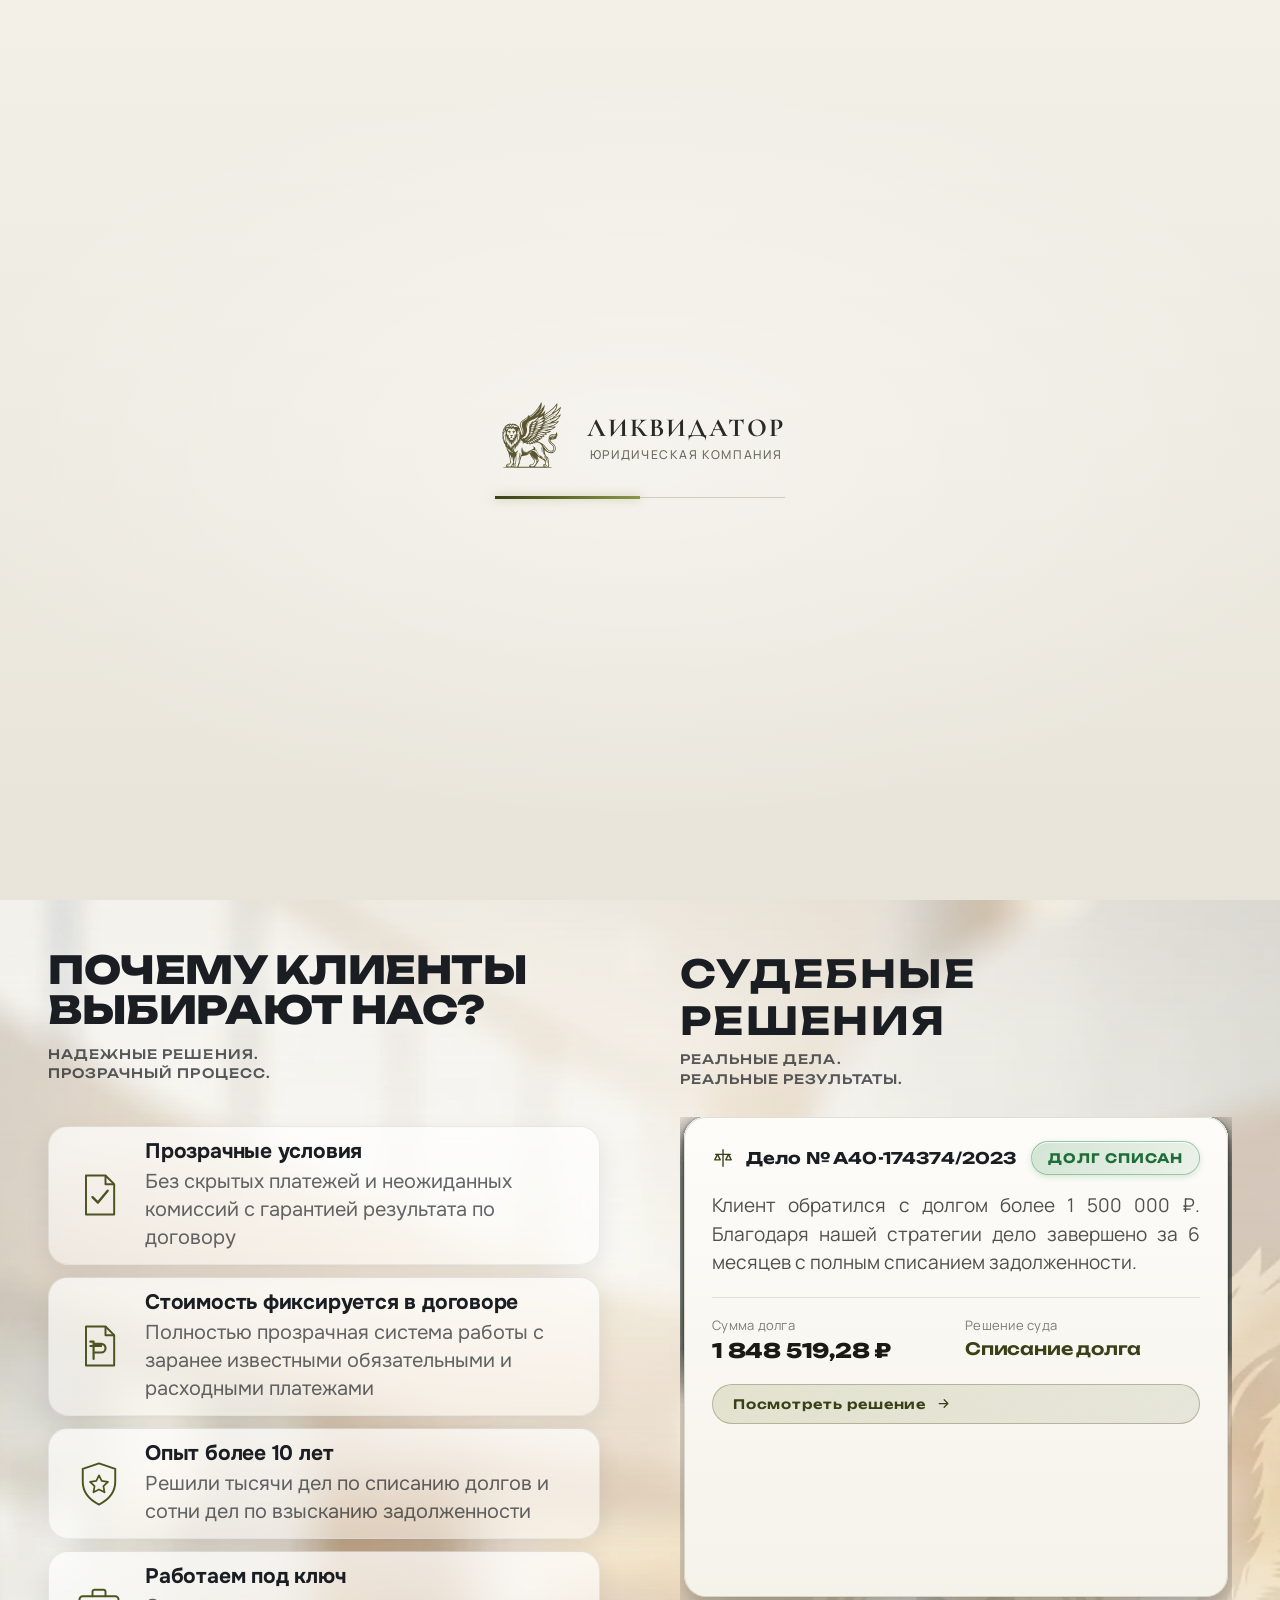
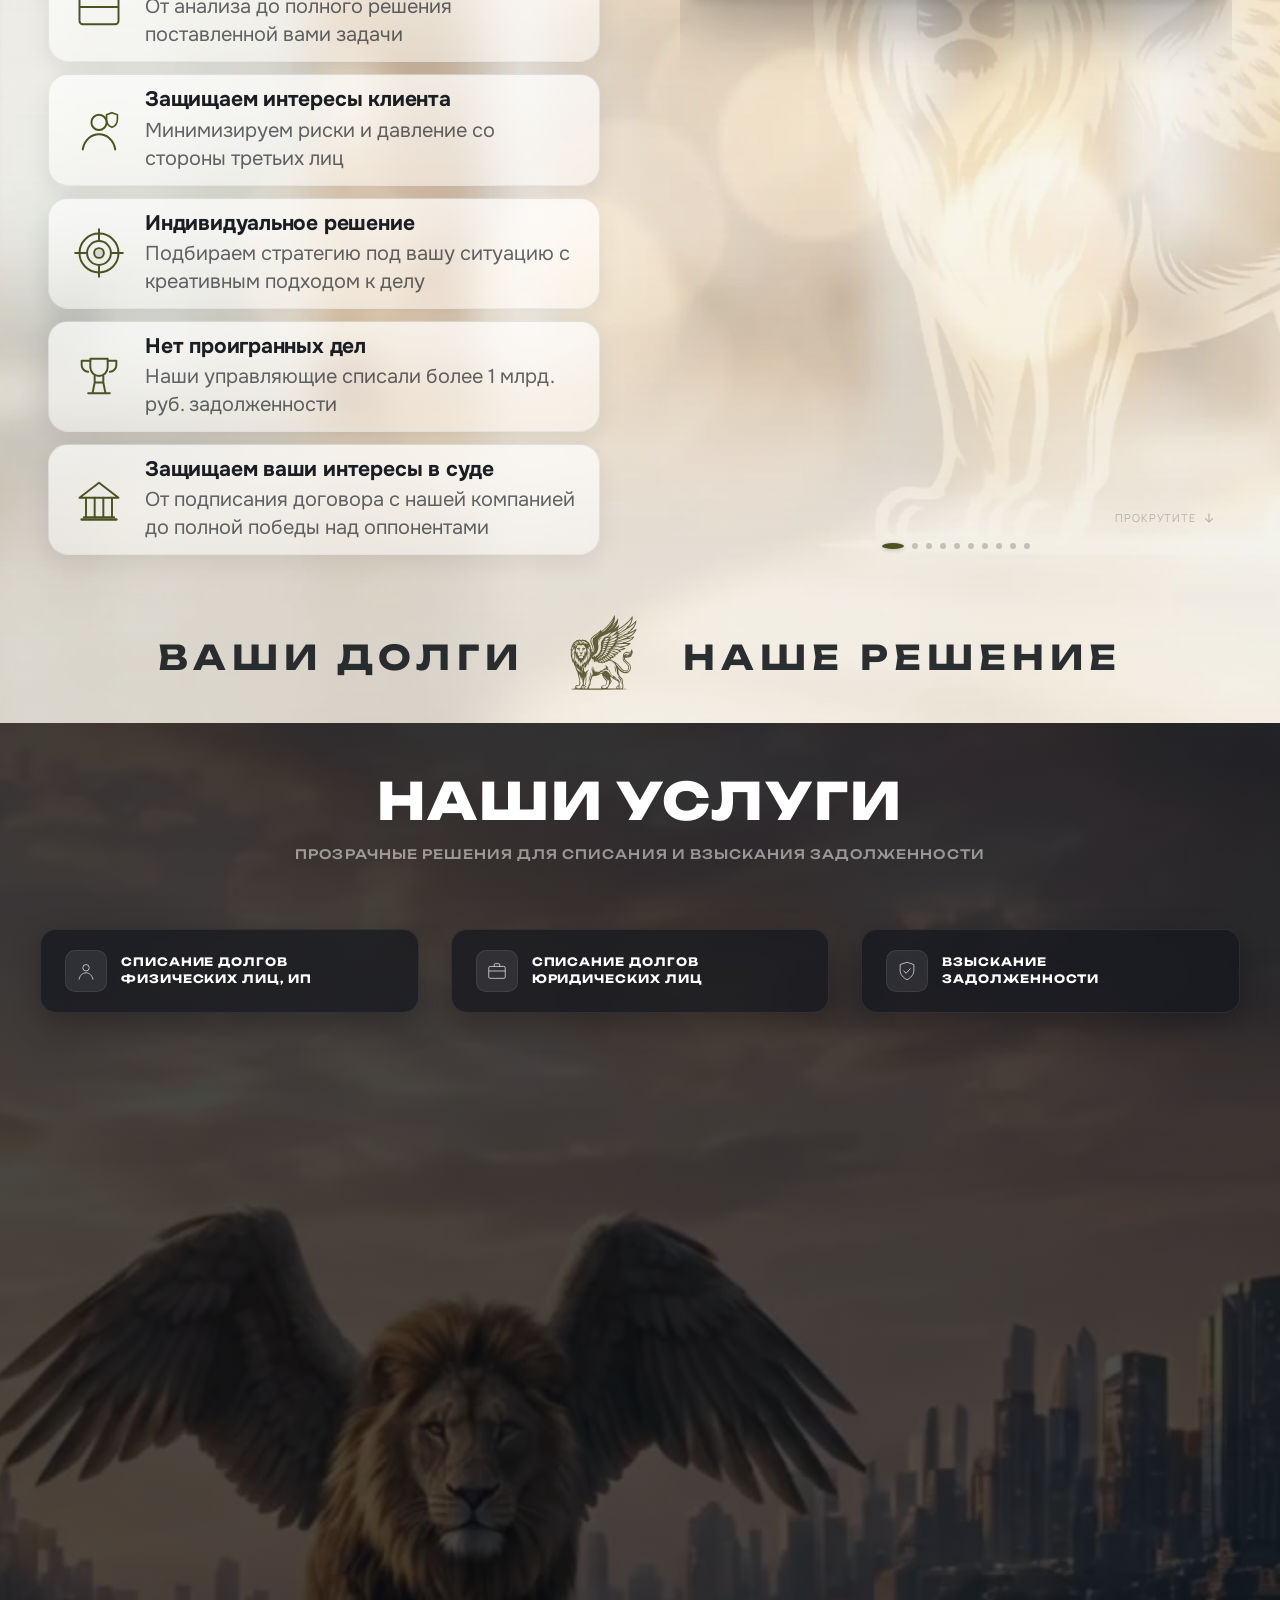
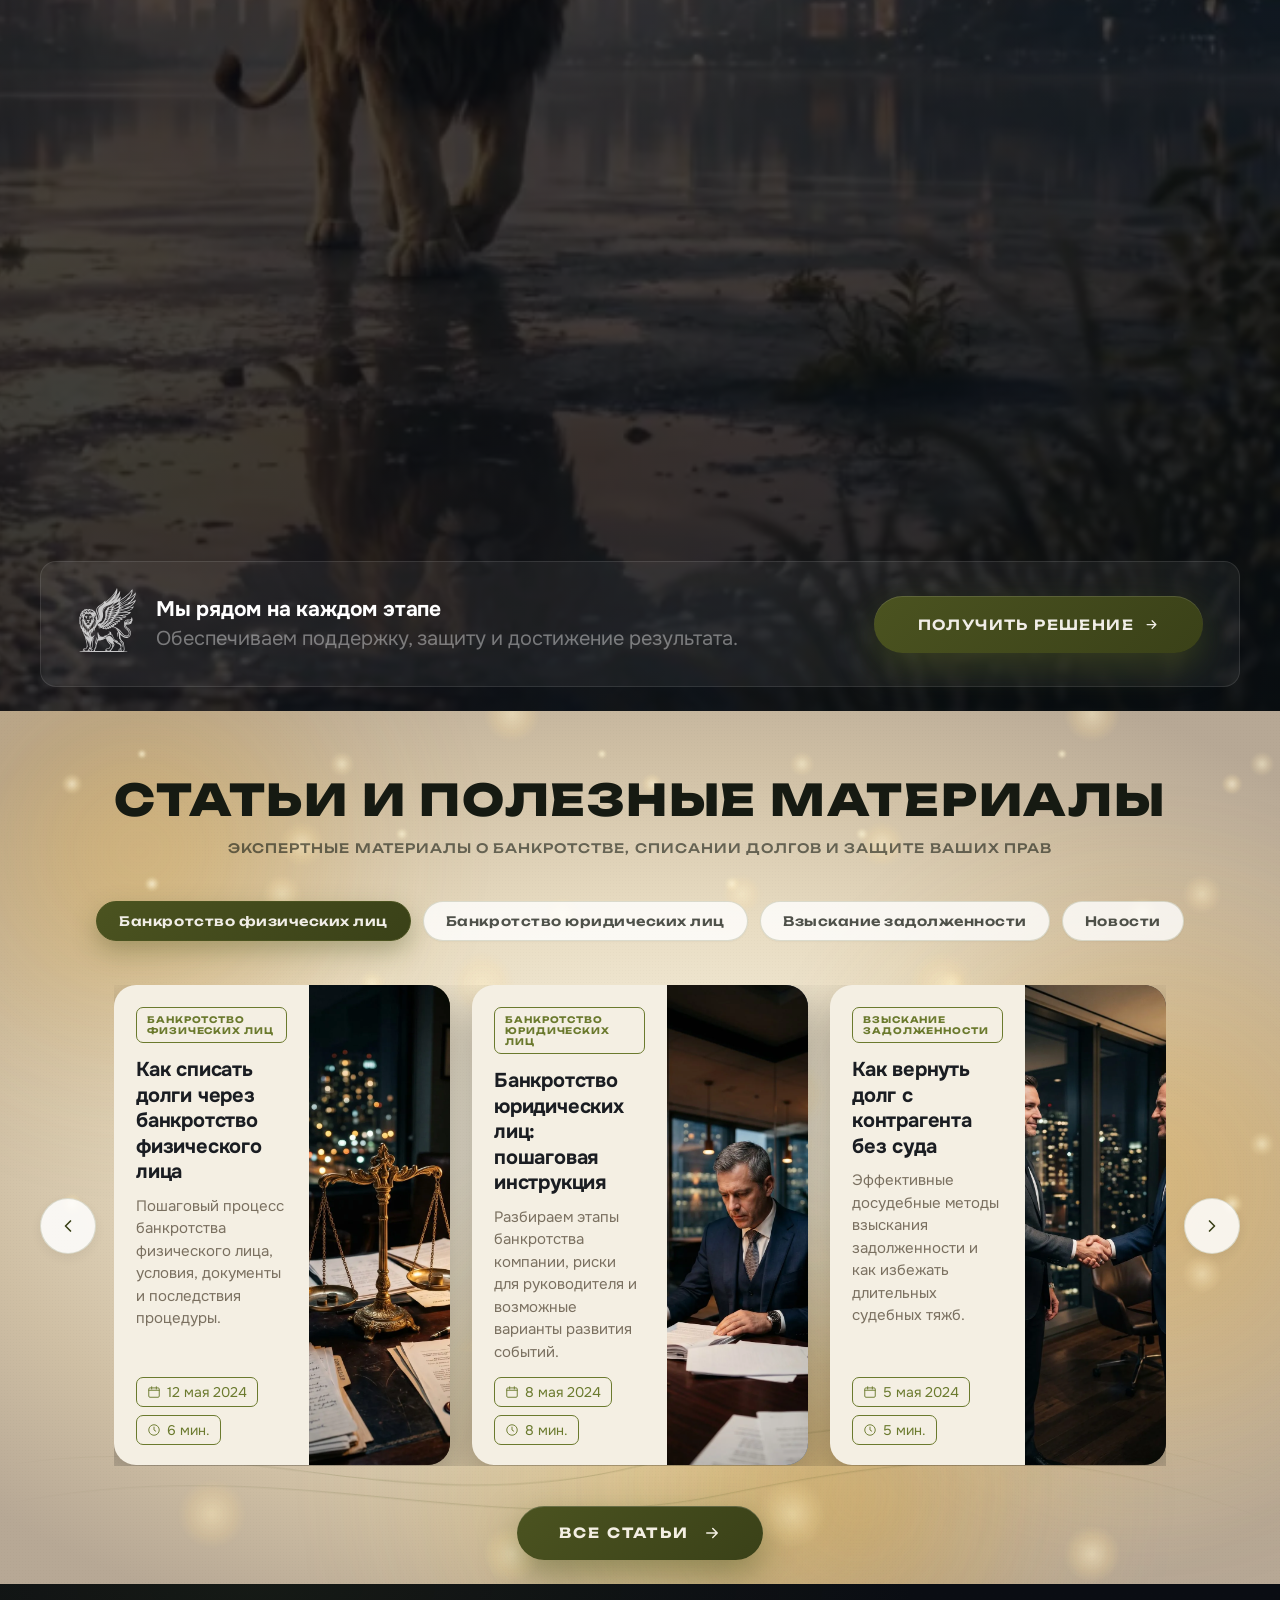
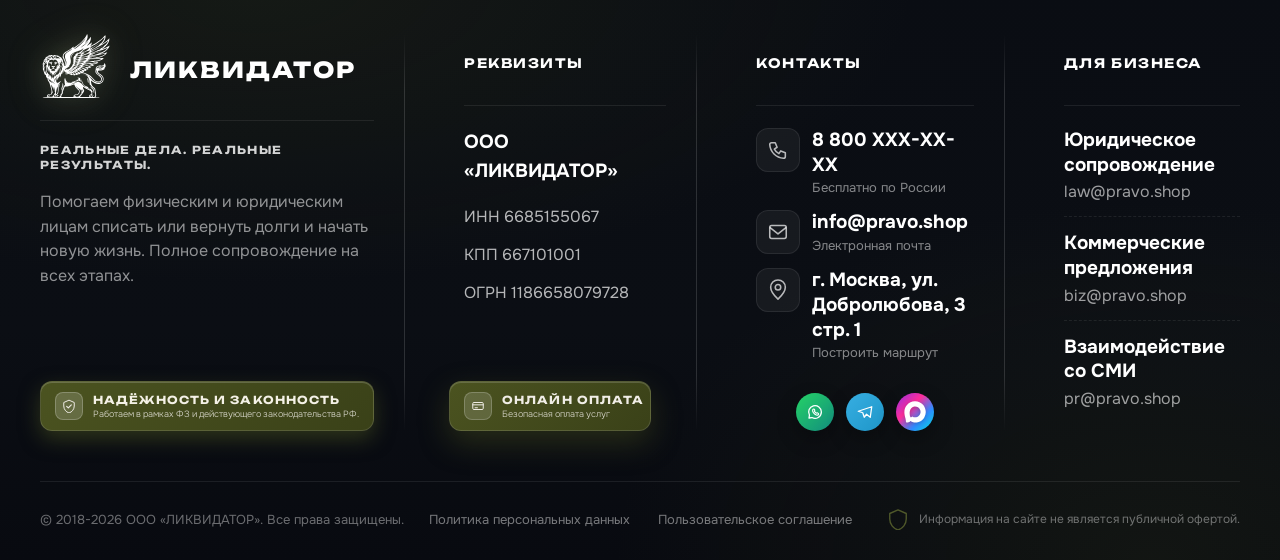
==== index.html @ 1c8eeed0 "fix: агрессивный автоплей hero-видео на iOS без скролла - Повторные попытки play() на событиях loade" ====
<!DOCTYPE html>
<html lang="ru">
<head>
  <meta charset="UTF-8" />
  <meta name="viewport" content="width=device-width, initial-scale=1.0, viewport-fit=cover" />
  <meta name="theme-color" content="#0b0e14"/>
  <title>ЛИКВИДАТОР - списание долгов и взыскание задолженности | Банкротство физ. и юр. лиц</title>

  <meta name="description" content="ЛИКВИДАТОР - списание долгов через банкротство физических и юридических лиц, взыскание задолженности. Опыт более 10 лет, завершено более 800 дел, списано более 1 млрд рублей. Бесплатная консультация в день обращения." />
  <meta name="keywords" content="банкротство физических лиц, списание долгов, взыскание задолженности, банкротство юридических лиц, арбитражный юрист, исполнительное производство, ликвидация ООО, субсидиарная ответственность" />
  <meta name="robots" content="index, follow, max-image-preview:large" />
  <meta name="author" content="ООО «ЛИКВИДАТОР»" />
  <meta name="yandex-verification" content="ВСТАВИТЬ_КОД_ПОСЛЕ_РЕГИСТРАЦИИ_В_ВЕБМАСТЕРЕ" />
  <meta name="google-site-verification" content="ВСТАВИТЬ_КОД_ПОСЛЕ_РЕГИСТРАЦИИ_В_SEARCH_CONSOLE" />
  <link rel="canonical" href="https://pravo.shop/" />

  <!-- Open Graph -->
  <meta property="og:type" content="website" />
  <meta property="og:title" content="ЛИКВИДАТОР - списание долгов и взыскание задолженности" />
  <meta property="og:description" content="Списание долгов через банкротство физических и юридических лиц, взыскание задолженности. Опыт 10+ лет, 800+ дел. Бесплатная консультация." />
  <meta property="og:image" content="/assets/a1.webp" />
  <meta property="og:image:width" content="1200" />
  <meta property="og:image:height" content="630" />
  <meta property="og:url" content="https://pravo.shop/" />
  <meta property="og:site_name" content="ЛИКВИДАТОР" />
  <meta property="og:locale" content="ru_RU" />

  <!-- Twitter Card -->
  <meta name="twitter:card" content="summary_large_image" />
  <meta name="twitter:title" content="ЛИКВИДАТОР - списание долгов и взыскание задолженности" />
  <meta name="twitter:description" content="Банкротство физических и юридических лиц, взыскание задолженности. 800+ завершённых дел." />
  <meta name="twitter:image" content="/assets/a1.webp" />

  <!-- Favicon -->
  <link rel="icon" type="image/svg+xml" href="/assets/logo.svg" />
  <link rel="apple-touch-icon" href="/assets/logo.svg" />

  <!-- Schema.org: Organization + LegalService + WebSite -->
  <script type="application/ld+json">
  {
    "@context": "https://schema.org",
    "@graph": [
      {
        "@type": "LegalService",
        "@id": "/#organization",
        "name": "ООО «ЛИКВИДАТОР»",
        "alternateName": "ЛИКВИДАТОР",
        "legalName": "Общество с ограниченной ответственностью «ЛИКВИДАТОР»",
        "description": "Юридическая компания по списанию долгов через банкротство и взысканию задолженности. Опыт более 10 лет, завершено более 800 дел о банкротстве, списано более 1 млрд рублей, взыскано более 500 млн рублей.",
        "url": "/",
        "logo": "/assets/logo.svg",
        "image": "/assets/a1.webp",
        "telephone": "+7-800-000-00-00",
        "email": "info@pravo.shop",
        "priceRange": "Бесплатная консультация",
        "foundingDate": "2018",
        "address": {
          "@type": "PostalAddress",
          "streetAddress": "ул. Добролюбова, 3 стр. 1",
          "addressLocality": "Москва",
          "postalCode": "127254",
          "addressCountry": "RU"
        },
        "taxID": "6685155067",
        "vatID": "6685155067",
        "iso6523Code": "0199:1186658079728",
        "areaServed": { "@type": "Country", "name": "Россия" },
        "sameAs": [],
        "contactPoint": [{
          "@type": "ContactPoint",
          "telephone": "+7-800-000-00-00",
          "contactType": "customer service",
          "areaServed": "RU",
          "availableLanguage": "Russian"
        }],
        "hasOfferCatalog": {
          "@type": "OfferCatalog",
          "name": "Услуги",
          "itemListElement": [
            { "@type": "Offer", "itemOffered": { "@type": "Service", "name": "Банкротство физических лиц", "description": "Списание долгов через процедуру банкротства граждан по 127-ФЗ" } },
            { "@type": "Offer", "itemOffered": { "@type": "Service", "name": "Банкротство юридических лиц", "description": "Сопровождение процедуры банкротства компаний, защита от субсидиарной ответственности" } },
            { "@type": "Offer", "itemOffered": { "@type": "Service", "name": "Взыскание задолженности", "description": "Досудебное и судебное взыскание долгов с физических и юридических лиц" } }
          ]
        }
      },
      {
        "@type": "WebSite",
        "@id": "/#website",
        "url": "/",
        "name": "ЛИКВИДАТОР",
        "description": "Списание долгов и взыскание задолженности",
        "publisher": { "@id": "/#organization" },
        "inLanguage": "ru-RU"
      }
    ]
  }
  </script>

  <link rel="preload" href="/assets/fonts/cormorant-garamond-700.woff2" as="font" type="font/woff2" crossorigin>
  <link rel="preload" href="/assets/fonts/manrope-500.woff2" as="font" type="font/woff2" crossorigin>
  <style>
    @font-face {
      font-family: 'Cormorant Garamond';
      font-style: normal;
      font-weight: 700;
      font-display: block;
      src: url('/assets/fonts/cormorant-garamond-700.woff2') format('woff2');
      unicode-range: U+0000-00FF, U+0131, U+0152-0153, U+02BB-02BC, U+02C6, U+02DA, U+02DC, U+0304, U+0308, U+0329, U+2000-206F, U+20AC, U+2122, U+2191, U+2193, U+2212, U+2215, U+FEFF, U+FFFD, U+0400-045F, U+0490-0491, U+04B0-04B1, U+2116;
    }
    @font-face {
      font-family: 'Manrope';
      font-style: normal;
      font-weight: 500;
      font-display: block;
      src: url('/assets/fonts/manrope-500.woff2') format('woff2');
      unicode-range: U+0000-00FF, U+0131, U+0152-0153, U+02BB-02BC, U+02C6, U+02DA, U+02DC, U+0304, U+0308, U+0329, U+2000-206F, U+20AC, U+2122, U+2191, U+2193, U+2212, U+2215, U+FEFF, U+FFFD, U+0400-045F, U+0490-0491, U+04B0-04B1, U+2116;
    }
  </style>

  <link rel="preconnect" href="https://fonts.googleapis.com">
  <link rel="preconnect" href="https://fonts.gstatic.com" crossorigin>
  <link rel="preload" href="https://fonts.googleapis.com/css2?family=Unbounded:wght@400;500;600;700;800&family=Manrope:wght@300;400;500;600&family=Onest:wght@400;500;600;700&family=Cormorant+Garamond:ital,wght@0,700;1,700&display=swap" as="style" onload="this.onload=null;this.rel='stylesheet'">
  <noscript><link href="https://fonts.googleapis.com/css2?family=Unbounded:wght@400;500;600;700;800&family=Manrope:wght@300;400;500;600&family=Onest:wght@400;500;600;700&family=Cormorant+Garamond:ital,wght@0,700;1,700&display=swap" rel="stylesheet"></noscript>

  <link rel="stylesheet" href="styles.css?v=22" />
  <meta http-equiv="Cache-Control" content="no-cache, no-store, must-revalidate" />
  <meta http-equiv="Pragma" content="no-cache" />
  <meta http-equiv="Expires" content="0" />
  <style>
    /* Inline override for business footer — bypasses CSS cache */
    @media (max-width: 1024px) {
      .footer__col--business .footer__biz { gap: 0 !important; row-gap: 0 !important; display: block !important; }
      .footer__col--business .footer__biz li {
        display: block !important;
        margin: 0 !important;
        padding: 0 !important;
        gap: 0 !important;
        border: none !important;
        line-height: 1 !important;
      }
      .footer__col--business .footer__biz li + li { margin-top: 14px !important; }
      .hero__content { padding-top: 48vh !important; }

      /* Компактный cookie-баннер на мобиле */
      .cookie-banner { left: 10px !important; right: 10px !important; bottom: 10px !important; }
      .cookie-banner__inner {
        display: grid !important;
        grid-template-columns: auto 1fr !important;
        grid-template-areas: "icon title" "desc desc" "actions actions" !important;
        align-items: center !important;
        gap: 6px 10px !important;
        padding: 10px 12px !important;
        border-radius: 14px !important;
      }
      .cookie-banner__icon {
        grid-area: icon !important;
        width: 28px !important;
        height: 28px !important;
        flex: 0 0 28px !important;
        border-radius: 8px !important;
      }
      .cookie-banner__icon svg { width: 16px !important; height: 16px !important; }
      .cookie-banner__text {
        display: contents !important;
      }
      .cookie-banner__text strong {
        grid-area: title !important;
        font-size: 13px !important;
        letter-spacing: 0.02em !important;
        line-height: 1.1 !important;
        margin: 0 !important;
      }
      .cookie-banner__text > span {
        grid-area: desc !important;
        font-size: 11px !important;
        line-height: 1.25 !important;
        margin: 0 !important;
      }
      .cookie-banner__actions {
        grid-area: actions !important;
        width: 100% !important;
        gap: 8px !important;
        justify-content: space-between !important;
        margin-top: 2px !important;
      }
      .cookie-banner__link {
        font-size: 10px !important;
        padding: 6px 10px !important;
        letter-spacing: 0.08em !important;
        min-height: 0 !important;
        height: auto !important;
      }
      .cookie-banner__btn {
        font-size: 11px !important;
        padding: 8px 16px !important;
        letter-spacing: 0.08em !important;
        min-height: 0 !important;
        height: auto !important;
        flex: 0 1 auto !important;
      }
      .footer__col--business .footer__biz-role {
        display: block !important;
        font-size: 11px !important;
        line-height: 1.15 !important;
        margin: 0 !important;
        padding: 0 !important;
        white-space: nowrap !important;
      }
      .footer__col--business .footer__biz-role br { display: none !important; }
      .footer__col--business .footer__biz-mail {
        display: block !important;
        font-size: 11px !important;
        line-height: 1 !important;
        margin: 0 !important;
        padding: 0 !important;
        min-height: 0 !important;
        height: auto !important;
      }
      .footer__col--business .footer__col-title {
        margin: 0 0 4px !important;
        padding: 0 0 2px !important;
        min-height: 0 !important;
      }
      .footer__bottom {
        display: flex !important;
        flex-direction: column !important;
        align-items: center !important;
        gap: 0 !important;
        padding: 8px 0 0 !important;
        margin-top: 8px !important;
        margin-bottom: 0 !important;
        text-align: center !important;
      }
      .footer__bottom > * { margin: 0 !important; padding: 0 !important; }
      .footer__copy,
      .footer__links,
      .footer__links a,
      .footer__disclaimer,
      .footer__disclaimer span {
        font-size: 9px !important;
        line-height: 1 !important;
        color: rgba(255,255,255,0.5) !important;
      }
      .footer__links {
        display: flex !important;
        flex-wrap: wrap !important;
        justify-content: center !important;
        gap: 0 6px !important;
      }
      .footer__disclaimer {
        display: inline-flex !important;
        align-items: center !important;
        justify-content: center !important;
        gap: 4px !important;
      }
      .footer__disclaimer svg { width: 9px !important; height: 9px !important; flex-shrink: 0 !important; }
      .footer__disclaimer br { display: none !important; }
      .footer { padding-bottom: 8px !important; }
      .footer__bottom a,
      .footer__links a,
      .footer__disclaimer a {
        min-height: 0 !important;
        height: auto !important;
        padding: 0 !important;
        margin: 0 !important;
      }
    }
  </style>
</head>
<body>

  <div class="loader" id="siteLoader" aria-hidden="true">
    <div class="loader__inner">
      <div class="loader__row">
        <img src="assets/logo.svg" alt="" class="loader__logo" onerror="this.replaceWith(Object.assign(document.createElement('div'),{className:'loader__logo-fallback',textContent:'Л'}))"/>
        <div class="loader__text">
          <div class="loader__title">ЛИКВИДАТОР</div>
          <div class="loader__subtitle">Юридическая компания</div>
        </div>
      </div>
      <div class="loader__bar"><div class="loader__bar-fill" id="loaderBarFill"></div></div>
    </div>
  </div>

  <header class="header" id="header">
    <div class="header__inner">
      <button class="header__burger" id="headerBurger" type="button" aria-label="Меню" aria-expanded="false">
        <span></span><span></span><span></span>
      </button>

      <nav class="header__nav header__nav--left">
        <a href="#services">УСЛУГИ</a>
        <a href="#cases">КЕЙСЫ</a>
      </nav>

      <a href="#" class="header__brand">
        <img src="assets/logo.svg" alt="" class="header__logo" onerror="this.style.display='none'"/>
        <span class="header__brand-text">ЛИКВИДАТОР</span>
      </a>

      <nav class="header__nav header__nav--right">
        <a href="#knowledge">БАЗА ЗНАНИЙ</a>
        <a href="#footer">КОНТАКТЫ</a>
      </nav>
    </div>

    <div class="header__mobile-menu" id="headerMobileMenu" aria-hidden="true">
      <a href="#services" data-close>УСЛУГИ</a>
      <a href="#cases" data-close>КЕЙСЫ</a>
      <a href="#knowledge" data-close>БАЗА ЗНАНИЙ</a>
      <a href="#footer" data-close>КОНТАКТЫ</a>
    </div>
  </header>

  <section class="hero">
    <div class="hero__split">
      <div class="hero__side hero__side--dark"></div>
      <div class="hero__side hero__side--light"></div>
    </div>

    <video
      class="hero__lion"
      id="heroLion"
      muted
      playsinline
      autoplay
      preload="auto"
      poster="assets/lion-poster.webp"
    >
      <source media="(max-width: 768px)" src="assets/0420_mobile.mp4" type="video/mp4">
      <source src="assets/0420.mp4" type="video/mp4">
    </video>

    <div class="hero__content">
      <h1 class="hero__title">
        ВАШИ ДОЛГИ -<br/>
        НАШЕ РЕШЕНИЕ
      </h1>

      <p class="hero__subtitle">
        Надежная поддержка в списании долгов и взыскании задолженности
      </p>

      <a href="#" class="hero__cta" data-open-modal="contactsModal" data-source="1 блок (главный экран)">
        <span>ПОЛУЧИТЬ РЕШЕНИЕ</span>
      </a>

      <div class="hero__footnote">
        <p class="hero__footnote-primary">Работаем с физическими<br/>лицами и бизнесом</p>
        <p class="hero__footnote-law">Федеральный закон «О несостоятельности» от 26.10.2002 № 127-ФЗ</p>
      </div>
    </div>

    <div class="hero__marquee" aria-hidden="true">
      <div class="hero__marquee-track">
        <div class="marquee-item">Банкротство физических лиц<span class="marquee-dot"></span></div>
        <div class="marquee-item">Банкротство ИП<span class="marquee-dot"></span></div>
        <div class="marquee-item">Банкротство юридических лиц<span class="marquee-dot"></span></div>
        <div class="marquee-item">Досудебное урегулирование<span class="marquee-dot"></span></div>
        <div class="marquee-item">Взыскание дебиторской задолженности<span class="marquee-dot"></span></div>
        <div class="marquee-item">Мировое соглашение<span class="marquee-dot"></span></div>
        <div class="marquee-item">Медиативное соглашение<span class="marquee-dot"></span></div>
        <div class="marquee-item">Банкротство физических лиц<span class="marquee-dot"></span></div>
        <div class="marquee-item">Банкротство ИП<span class="marquee-dot"></span></div>
        <div class="marquee-item">Банкротство юридических лиц<span class="marquee-dot"></span></div>
        <div class="marquee-item">Досудебное урегулирование<span class="marquee-dot"></span></div>
        <div class="marquee-item">Взыскание дебиторской задолженности<span class="marquee-dot"></span></div>
        <div class="marquee-item">Мировое соглашение<span class="marquee-dot"></span></div>
        <div class="marquee-item">Медиативное соглашение<span class="marquee-dot"></span></div>
      </div>
    </div>
  </section>

  <section class="cases" id="cases">
    <div class="cases__bg" aria-hidden="true"></div>
    <div class="cases__overlay" aria-hidden="true"></div>

    <div class="cases__container">
      <div class="cases__grid">

        <div class="cases__left">
          <h2 class="cases__title">
            ПОЧЕМУ КЛИЕНТЫ<br/>ВЫБИРАЮТ НАС?
          </h2>
          <p class="cases__subtitle">
            Надежные решения.<br/>Прозрачный процесс.
          </p>

          <ul class="features">
            <li class="feature">
              <div class="feature__icon">
                <svg viewBox="0 0 48 48" fill="none" xmlns="http://www.w3.org/2000/svg">
                  <path class="f-doc-page" d="M12 6h18l8 8v28H12z" stroke="currentColor" stroke-width="1.8" stroke-linejoin="round"/>
                  <path class="f-doc-fold" d="M30 6v8h8" stroke="currentColor" stroke-width="1.8" stroke-linejoin="round"/>
                  <path class="f-doc-check" d="M18 26l5 5 9-11" stroke="currentColor" stroke-width="2.2" stroke-linecap="round" stroke-linejoin="round"/>
                </svg>
              </div>
              <div class="feature__text">
                <h3 class="feature__title">Прозрачные условия</h3>
                <p class="feature__desc">Без скрытых платежей и неожиданных комиссий с гарантией результата по договору</p>
              </div>
            </li>

            <li class="feature">
              <div class="feature__icon">
                <svg viewBox="0 0 48 48" fill="none" xmlns="http://www.w3.org/2000/svg">
                  <path class="f-price-doc" d="M12 6h18l8 8v28H12z" stroke="currentColor" stroke-width="1.8" stroke-linejoin="round"/>
                  <path class="f-price-fold" d="M30 6v8h8" stroke="currentColor" stroke-width="1.8" stroke-linejoin="round"/>
                  <path class="f-price-rub" d="M19 22h7a4 4 0 0 1 0 8h-7m0 0v6m0-6v-10h-3m0 4h10" stroke="currentColor" stroke-width="2" stroke-linecap="round" stroke-linejoin="round"/>
                </svg>
              </div>
              <div class="feature__text">
                <h3 class="feature__title">Стоимость фиксируется в договоре</h3>
                <p class="feature__desc">Полностью прозрачная система работы с заранее известными обязательными и расходными платежами</p>
              </div>
            </li>

            <li class="feature">
              <div class="feature__icon">
                <svg viewBox="0 0 48 48" fill="none" xmlns="http://www.w3.org/2000/svg">
                  <path class="f-shield-body" d="M24 5l15 5v12c0 10-7 17-15 21-8-4-15-11-15-21V10l15-5z" stroke="currentColor" stroke-width="1.8" stroke-linejoin="round"/>
                  <path class="f-shield-star" d="M24 16l2.5 5.2 5.8.8-4.2 4 1 5.7L24 29l-5.1 2.7 1-5.7-4.2-4 5.8-.8L24 16z" stroke="currentColor" stroke-width="1.6" stroke-linejoin="round"/>
                </svg>
              </div>
              <div class="feature__text">
                <h3 class="feature__title">Опыт более 10 лет</h3>
                <p class="feature__desc">Решили тысячи дел по списанию долгов и сотни дел по взысканию задолженности</p>
              </div>
            </li>

            <li class="feature">
              <div class="feature__icon">
                <svg viewBox="0 0 48 48" fill="none" xmlns="http://www.w3.org/2000/svg">
                  <rect class="f-case-body" x="6" y="14" width="36" height="26" rx="3" stroke="currentColor" stroke-width="1.8"/>
                  <path class="f-case-handle" d="M18 14v-4a2 2 0 0 1 2-2h8a2 2 0 0 1 2 2v4" stroke="currentColor" stroke-width="1.8" stroke-linecap="round"/>
                  <path class="f-case-line" d="M6 24h36" stroke="currentColor" stroke-width="1.8"/>
                </svg>
              </div>
              <div class="feature__text">
                <h3 class="feature__title">Работаем под ключ</h3>
                <p class="feature__desc">От анализа до полного решения поставленной вами задачи</p>
              </div>
            </li>

            <li class="feature">
              <div class="feature__icon">
                <svg viewBox="0 0 48 48" fill="none" xmlns="http://www.w3.org/2000/svg">
                  <circle class="f-user-head" cx="24" cy="17" r="7" stroke="currentColor" stroke-width="1.8"/>
                  <path class="f-user-body" d="M9 42c1.5-9 8-14 15-14s13.5 5 15 14" stroke="currentColor" stroke-width="1.8" stroke-linecap="round"/>
                  <path class="f-user-shield" d="M36 8l5 2v4c0 4-2.5 6.5-5 7.5-2.5-1-5-3.5-5-7.5v-4l5-2z" stroke="currentColor" stroke-width="1.5" fill="none"/>
                </svg>
              </div>
              <div class="feature__text">
                <h3 class="feature__title">Защищаем интересы клиента</h3>
                <p class="feature__desc">Минимизируем риски и давление со стороны третьих лиц</p>
              </div>
            </li>

            <li class="feature">
              <div class="feature__icon">
                <svg viewBox="0 0 48 48" fill="none" xmlns="http://www.w3.org/2000/svg">
                  <circle class="f-target-out" cx="24" cy="24" r="18" stroke="currentColor" stroke-width="1.8"/>
                  <circle class="f-target-mid" cx="24" cy="24" r="11" stroke="currentColor" stroke-width="1.8"/>
                  <circle class="f-target-in" cx="24" cy="24" r="4.5" stroke="currentColor" stroke-width="1.8" fill="currentColor" fill-opacity="0.15"/>
                  <path class="f-target-cross" d="M24 2v10M24 36v10M2 24h10M36 24h10" stroke="currentColor" stroke-width="1.8" stroke-linecap="round"/>
                </svg>
              </div>
              <div class="feature__text">
                <h3 class="feature__title">Индивидуальное решение</h3>
                <p class="feature__desc">Подбираем стратегию под вашу ситуацию с креативным подходом к делу</p>
              </div>
            </li>

            <li class="feature">
              <div class="feature__icon">
                <svg viewBox="0 0 48 48" fill="none" xmlns="http://www.w3.org/2000/svg">
                  <path class="f-trophy-cup" d="M16 8h16v8a8 8 0 0 1-16 0V8z" stroke="currentColor" stroke-width="1.8" stroke-linejoin="round"/>
                  <path class="f-trophy-h1" d="M16 10H8v4a6 6 0 0 0 6 6" stroke="currentColor" stroke-width="1.8" stroke-linecap="round" stroke-linejoin="round"/>
                  <path class="f-trophy-h2" d="M32 10h8v4a6 6 0 0 1-6 6" stroke="currentColor" stroke-width="1.8" stroke-linecap="round" stroke-linejoin="round"/>
                  <path class="f-trophy-base" d="M20 24v6h8v-6M14 40h20M18 40l2-10M30 40l-2-10" stroke="currentColor" stroke-width="1.8" stroke-linecap="round" stroke-linejoin="round"/>
                </svg>
              </div>
              <div class="feature__text">
                <h3 class="feature__title">Нет проигранных дел</h3>
                <p class="feature__desc">Наши управляющие списали более 1 млрд. руб. задолженности</p>
              </div>
            </li>

            <li class="feature">
              <div class="feature__icon">
                <svg viewBox="0 0 48 48" fill="none" xmlns="http://www.w3.org/2000/svg">
                  <path class="f-court-pillar" d="M10 40h28M12 40v-18M36 40v-18M20 40v-18M28 40v-18" stroke="currentColor" stroke-width="1.8" stroke-linecap="round"/>
                  <path class="f-court-roof" d="M6 22h36L24 8 6 22z" stroke="currentColor" stroke-width="1.8" stroke-linejoin="round"/>
                  <path class="f-court-base" d="M8 42h32" stroke="currentColor" stroke-width="2.2" stroke-linecap="round"/>
                </svg>
              </div>
              <div class="feature__text">
                <h3 class="feature__title">Защищаем ваши интересы в суде</h3>
                <p class="feature__desc">От подписания договора с нашей компанией до полной победы над оппонентами</p>
              </div>
            </li>
          </ul>

        </div>

        <div class="cases__right">
          <div class="cases__right-head">
            <h3 class="cases__right-title">СУДЕБНЫЕ РЕШЕНИЯ</h3>
            <p class="cases__right-sub">Реальные дела.<br/>Реальные результаты.</p>
          </div>

          <div class="cases__stack-wrap">
          <div class="cases__stack" id="casesStack">

            <article class="case-tab is-active" data-idx="1">
              <header class="case-tab__head">
                <div class="case-tab__id">
                  <svg class="case-tab__id-icon" viewBox="0 0 24 24" fill="none" xmlns="http://www.w3.org/2000/svg"><path d="M12 3v18M4 8h16M6 8l-3 6h6l-3-6zm12 0l-3 6h6l-3-6z" stroke="currentColor" stroke-width="1.5" stroke-linecap="round" stroke-linejoin="round"/></svg>
                  <span>Дело № А40-174374/2023</span>
                </div>
                <span class="case-tab__status">Долг списан</span>
              </header>
              <div class="case-tab__body">
                <p class="case-tab__desc">Клиент обратился с долгом более 1 500 000 ₽. Благодаря нашей стратегии дело завершено за 6 месяцев с полным списанием задолженности.</p>
                <div class="case-tab__meta">
                  <div class="case-tab__meta-item">
                    <span class="case-tab__meta-label">Сумма долга</span>
                    <span class="case-tab__meta-value">1 848 519,28 ₽</span>
                  </div>
                  <div class="case-tab__meta-item">
                    <span class="case-tab__meta-label">Решение суда</span>
                    <span class="case-tab__meta-value case-tab__meta-value--muted">Списание долга</span>
                  </div>
                </div>
                <a href="https://kad.arbitr.ru/Document/Pdf/fb471445-d191-4ed9-a49c-1e99a8435850/d7ceed3d-b46f-4aff-9b10-00f927f8dfa5/A40-174374-2023_20240425_Opredelenie.pdf?isAddStamp=True" target="_blank" rel="noopener" class="case-tab__link">
                  <span>Посмотреть решение</span>
                  <svg viewBox="0 0 24 24" fill="none" xmlns="http://www.w3.org/2000/svg"><path d="M5 12h14M13 6l6 6-6 6" stroke="currentColor" stroke-width="2" stroke-linecap="round" stroke-linejoin="round"/></svg>
                </a>
              </div>
            </article>

            <article class="case-tab" data-idx="2">
              <header class="case-tab__head">
                <div class="case-tab__id">
                  <svg class="case-tab__id-icon" viewBox="0 0 24 24" fill="none" xmlns="http://www.w3.org/2000/svg"><path d="M12 3v18M4 8h16M6 8l-3 6h6l-3-6zm12 0l-3 6h6l-3-6z" stroke="currentColor" stroke-width="1.5" stroke-linecap="round" stroke-linejoin="round"/></svg>
                  <span>Дело № А56-2166/2023</span>
                </div>
                <span class="case-tab__status">Долг списан</span>
              </header>
              <div class="case-tab__body">
                <p class="case-tab__desc">Клиент обратился с большой долговой нагрузкой и микрофинансовыми организациями на общую сумму более 12 000 000 ₽. Нашей компании удалось сохранить заработную плату в полном объеме и списать задолженность полностью меньше, чем за 9 месяцев.</p>
                <div class="case-tab__meta">
                  <div class="case-tab__meta-item">
                    <span class="case-tab__meta-label">Сумма долга</span>
                    <span class="case-tab__meta-value">12 326 853,68 ₽</span>
                  </div>
                  <div class="case-tab__meta-item">
                    <span class="case-tab__meta-label">Решение суда</span>
                    <span class="case-tab__meta-value case-tab__meta-value--muted">Списание долга</span>
                  </div>
                </div>
                <a href="https://kad.arbitr.ru/Document/Pdf/88ca49a5-64b2-45bc-94c3-d40087040525/ff3491aa-16b2-4777-b322-5487c517fe96/A56-2166-2023_20240306_Opredelenie.pdf?isAddStamp=True" target="_blank" rel="noopener" class="case-tab__link">
                  <span>Посмотреть решение</span>
                  <svg viewBox="0 0 24 24" fill="none" xmlns="http://www.w3.org/2000/svg"><path d="M5 12h14M13 6l6 6-6 6" stroke="currentColor" stroke-width="2" stroke-linecap="round" stroke-linejoin="round"/></svg>
                </a>
              </div>
            </article>

            <article class="case-tab" data-idx="3">
              <header class="case-tab__head">
                <div class="case-tab__id">
                  <svg class="case-tab__id-icon" viewBox="0 0 24 24" fill="none" xmlns="http://www.w3.org/2000/svg"><path d="M12 3v18M4 8h16M6 8l-3 6h6l-3-6zm12 0l-3 6h6l-3-6z" stroke="currentColor" stroke-width="1.5" stroke-linecap="round" stroke-linejoin="round"/></svg>
                  <span>Дело № А56-89487/2022</span>
                </div>
                <span class="case-tab__status">Долг списан</span>
              </header>
              <div class="case-tab__body">
                <p class="case-tab__desc">Клиент обратился с долгом более 3 600 000 ₽ перед банками и 48 микрофинансовыми организациями, которые круглосуточно одолевали заемщика. Мы надежно защитили нашего клиента от коллекторов и в полном объеме списали задолженность за 12 месяцев.</p>
                <div class="case-tab__meta">
                  <div class="case-tab__meta-item">
                    <span class="case-tab__meta-label">Сумма долга</span>
                    <span class="case-tab__meta-value">3 600 001,32 ₽</span>
                  </div>
                  <div class="case-tab__meta-item">
                    <span class="case-tab__meta-label">Решение суда</span>
                    <span class="case-tab__meta-value case-tab__meta-value--muted">Списание долга</span>
                  </div>
                </div>
                <a href="https://kad.arbitr.ru/Document/Pdf/3f1cd4ba-e812-46d6-8524-6fb5c80233a4/1dcf95ad-25c8-41ce-b06b-d5d9e374d293/A56-89487-2022_20240110_Opredelenie.pdf?isAddStamp=True" target="_blank" rel="noopener" class="case-tab__link">
                  <span>Посмотреть решение</span>
                  <svg viewBox="0 0 24 24" fill="none" xmlns="http://www.w3.org/2000/svg"><path d="M5 12h14M13 6l6 6-6 6" stroke="currentColor" stroke-width="2" stroke-linecap="round" stroke-linejoin="round"/></svg>
                </a>
              </div>
            </article>

            <article class="case-tab" data-idx="4">
              <header class="case-tab__head">
                <div class="case-tab__id">
                  <svg class="case-tab__id-icon" viewBox="0 0 24 24" fill="none" xmlns="http://www.w3.org/2000/svg"><path d="M12 3v18M4 8h16M6 8l-3 6h6l-3-6zm12 0l-3 6h6l-3-6z" stroke="currentColor" stroke-width="1.5" stroke-linecap="round" stroke-linejoin="round"/></svg>
                  <span>Дело № А56-41816/2022</span>
                </div>
                <span class="case-tab__status">Долг списан</span>
              </header>
              <div class="case-tab__body">
                <p class="case-tab__desc">Клиент обратился за услугой списания задолженности более 1 000 000 ₽, однако имел заработную плату выше среднего. Наша компания провела анализ и выстроила победную стратегию, благодаря которой клиент мог законно распоряжаться суммой более 50 000 ₽ ежемесячно, находясь в процедуре, которую мы провели за 8 месяцев и списали полностью все долговые обязательства.</p>
                <div class="case-tab__meta">
                  <div class="case-tab__meta-item">
                    <span class="case-tab__meta-label">Сумма долга</span>
                    <span class="case-tab__meta-value">1 126 522,54 ₽</span>
                  </div>
                  <div class="case-tab__meta-item">
                    <span class="case-tab__meta-label">Решение суда</span>
                    <span class="case-tab__meta-value case-tab__meta-value--muted">Списание долга</span>
                  </div>
                </div>
                <a href="https://kad.arbitr.ru/Document/Pdf/3573484e-a04f-40cc-aeda-bd208ea24a3e/9af49c19-9a5f-4c8c-a9aa-ab06439aa5bc/A56-41816-2022_20230130_Opredelenie.pdf?isAddStamp=True" target="_blank" rel="noopener" class="case-tab__link">
                  <span>Посмотреть решение</span>
                  <svg viewBox="0 0 24 24" fill="none" xmlns="http://www.w3.org/2000/svg"><path d="M5 12h14M13 6l6 6-6 6" stroke="currentColor" stroke-width="2" stroke-linecap="round" stroke-linejoin="round"/></svg>
                </a>
              </div>
            </article>

            <article class="case-tab" data-idx="5">
              <header class="case-tab__head">
                <div class="case-tab__id">
                  <svg class="case-tab__id-icon" viewBox="0 0 24 24" fill="none" xmlns="http://www.w3.org/2000/svg"><path d="M12 3v18M4 8h16M6 8l-3 6h6l-3-6zm12 0l-3 6h6l-3-6z" stroke="currentColor" stroke-width="1.5" stroke-linecap="round" stroke-linejoin="round"/></svg>
                  <span>Дело № А41-15903/2024</span>
                </div>
                <span class="case-tab__status">Долг списан</span>
              </header>
              <div class="case-tab__body">
                <p class="case-tab__desc">Клиент обратился за списанием долга в размере более 1 000 000 ₽. Другие компании не брали заемщика в работу из-за риска потерять два автомобиля. Наша компания провела анализ ситуации и взялась за работу. Дело завершилось исключением из продажи двух автомобилей и списанием всех долгов за 16 месяцев.</p>
                <div class="case-tab__meta">
                  <div class="case-tab__meta-item">
                    <span class="case-tab__meta-label">Сумма долга</span>
                    <span class="case-tab__meta-value">1 180 834,40 ₽</span>
                  </div>
                  <div class="case-tab__meta-item">
                    <span class="case-tab__meta-label">Решение суда</span>
                    <span class="case-tab__meta-value case-tab__meta-value--muted">Списание долга</span>
                  </div>
                </div>
                <a href="https://kad.arbitr.ru/Document/Pdf/2d932aea-a3cf-48df-9f48-0e4fd9085084/8c3cb2bc-724c-4f91-9091-69f751ada969/A41-15903-2024_20250715_Opredelenie.pdf?isAddStamp=True" target="_blank" rel="noopener" class="case-tab__link">
                  <span>Посмотреть решение</span>
                  <svg viewBox="0 0 24 24" fill="none" xmlns="http://www.w3.org/2000/svg"><path d="M5 12h14M13 6l6 6-6 6" stroke="currentColor" stroke-width="2" stroke-linecap="round" stroke-linejoin="round"/></svg>
                </a>
              </div>
            </article>

            <article class="case-tab" data-idx="6">
              <header class="case-tab__head">
                <div class="case-tab__id">
                  <svg class="case-tab__id-icon" viewBox="0 0 24 24" fill="none" xmlns="http://www.w3.org/2000/svg"><path d="M12 3v18M4 8h16M6 8l-3 6h6l-3-6zm12 0l-3 6h6l-3-6z" stroke="currentColor" stroke-width="1.5" stroke-linecap="round" stroke-linejoin="round"/></svg>
                  <span>Дело № А32-39925/2025</span>
                </div>
                <span class="case-tab__status">Долг списан</span>
              </header>
              <div class="case-tab__body">
                <p class="case-tab__desc">Клиент обратился за списанием долга перед физическим лицом в размере более 17 000 000 ₽. Был большой риск несписания, поэтому клиент решил обратиться к профессионалам. Наша компания провела процедуру и списала все долговые обязательства за 5 месяцев.</p>
                <div class="case-tab__meta">
                  <div class="case-tab__meta-item">
                    <span class="case-tab__meta-label">Сумма долга</span>
                    <span class="case-tab__meta-value">17 072 950,30 ₽</span>
                  </div>
                  <div class="case-tab__meta-item">
                    <span class="case-tab__meta-label">Решение суда</span>
                    <span class="case-tab__meta-value case-tab__meta-value--muted">Списание долга</span>
                  </div>
                </div>
                <a href="https://kad.arbitr.ru/Document/Pdf/50c1f879-90cf-4c55-b82c-f3018f49abb6/c684f797-ca94-4bd5-97ab-cbf0160dfbf9/A32-39925-2025_20260330_Opredelenie.pdf?isAddStamp=True" target="_blank" rel="noopener" class="case-tab__link">
                  <span>Посмотреть решение</span>
                  <svg viewBox="0 0 24 24" fill="none" xmlns="http://www.w3.org/2000/svg"><path d="M5 12h14M13 6l6 6-6 6" stroke="currentColor" stroke-width="2" stroke-linecap="round" stroke-linejoin="round"/></svg>
                </a>
              </div>
            </article>

            <article class="case-tab" data-idx="7">
              <header class="case-tab__head">
                <div class="case-tab__id">
                  <svg class="case-tab__id-icon" viewBox="0 0 24 24" fill="none" xmlns="http://www.w3.org/2000/svg"><path d="M12 3v18M4 8h16M6 8l-3 6h6l-3-6zm12 0l-3 6h6l-3-6z" stroke="currentColor" stroke-width="1.5" stroke-linecap="round" stroke-linejoin="round"/></svg>
                  <span>Дело № А56-100790/2024</span>
                </div>
                <span class="case-tab__status">Долг списан</span>
              </header>
              <div class="case-tab__body">
                <p class="case-tab__desc">Клиент обратился за решением проблемы высоких ежемесячных платежей. Благодаря нашей компании была утверждена процедура судебной реструктуризации всех долгов на 36 месяцев без процентов и переплат.</p>
                <div class="case-tab__meta">
                  <div class="case-tab__meta-item">
                    <span class="case-tab__meta-label">Сумма долга</span>
                    <span class="case-tab__meta-value">3 689 537,38 ₽</span>
                  </div>
                  <div class="case-tab__meta-item">
                    <span class="case-tab__meta-label">Решение суда</span>
                    <span class="case-tab__meta-value case-tab__meta-value--muted">Реструктуризация</span>
                  </div>
                </div>
                <a href="https://kad.arbitr.ru/Document/Pdf/000d7820-b0b6-4ee8-b2c3-221ee1340f19/65b1bec4-bd8a-4fe2-8376-045f721796b3/A56-100790-2024_20250423_Opredelenie.pdf?isAddStamp=True" target="_blank" rel="noopener" class="case-tab__link">
                  <span>Посмотреть решение</span>
                  <svg viewBox="0 0 24 24" fill="none" xmlns="http://www.w3.org/2000/svg"><path d="M5 12h14M13 6l6 6-6 6" stroke="currentColor" stroke-width="2" stroke-linecap="round" stroke-linejoin="round"/></svg>
                </a>
              </div>
            </article>

            <article class="case-tab" data-idx="8">
              <header class="case-tab__head">
                <div class="case-tab__id">
                  <svg class="case-tab__id-icon" viewBox="0 0 24 24" fill="none" xmlns="http://www.w3.org/2000/svg"><path d="M12 3v18M4 8h16M6 8l-3 6h6l-3-6zm12 0l-3 6h6l-3-6z" stroke="currentColor" stroke-width="1.5" stroke-linecap="round" stroke-linejoin="round"/></svg>
                  <span>Дело № А41-75172/2024</span>
                </div>
                <span class="case-tab__status">Долг списан</span>
              </header>
              <div class="case-tab__body">
                <p class="case-tab__desc">У клиента был запрос на списание долга, однако другие компании отказывались его брать в работу из-за риска потерять дорогостоящий автомобиль. Наша компания провела анализ, исключила из продажи автомобиль стоимостью более 1 000 000 ₽, завершила процедуру списания долгов за 14 месяцев.</p>
                <div class="case-tab__meta">
                  <div class="case-tab__meta-item">
                    <span class="case-tab__meta-label">Сумма долга</span>
                    <span class="case-tab__meta-value">2 516 281,70 ₽</span>
                  </div>
                  <div class="case-tab__meta-item">
                    <span class="case-tab__meta-label">Решение суда</span>
                    <span class="case-tab__meta-value case-tab__meta-value--muted">Списание долга</span>
                  </div>
                </div>
                <a href="https://kad.arbitr.ru/Document/Pdf/2c0d54a0-b6b5-496e-a05e-64ef248f3fbc/37ebef76-164d-4d20-a70c-f28c12baf1ca/A41-75172-2024_20250610_Opredelenie.pdf?isAddStamp=True" target="_blank" rel="noopener" class="case-tab__link">
                  <span>Посмотреть решение</span>
                  <svg viewBox="0 0 24 24" fill="none" xmlns="http://www.w3.org/2000/svg"><path d="M5 12h14M13 6l6 6-6 6" stroke="currentColor" stroke-width="2" stroke-linecap="round" stroke-linejoin="round"/></svg>
                </a>
              </div>
            </article>

            <article class="case-tab" data-idx="9">
              <header class="case-tab__head">
                <div class="case-tab__id">
                  <svg class="case-tab__id-icon" viewBox="0 0 24 24" fill="none" xmlns="http://www.w3.org/2000/svg"><path d="M12 3v18M4 8h16M6 8l-3 6h6l-3-6zm12 0l-3 6h6l-3-6z" stroke="currentColor" stroke-width="1.5" stroke-linecap="round" stroke-linejoin="round"/></svg>
                  <span>Дело № А56-21255/2024</span>
                </div>
                <span class="case-tab__status">Взыскан долг</span>
              </header>
              <div class="case-tab__body">
                <p class="case-tab__desc">Клиент с запросом на возврат оборудования из чужого незаконного владения либо взыскания стоимости оборудования. По результатам рассмотрения дела в пользу клиента было взыскано более 22 000 000 ₽.</p>
                <div class="case-tab__meta">
                  <div class="case-tab__meta-item">
                    <span class="case-tab__meta-label">Сумма взыскания</span>
                    <span class="case-tab__meta-value">22 782 283 ₽</span>
                  </div>
                  <div class="case-tab__meta-item">
                    <span class="case-tab__meta-label">Решение суда</span>
                    <span class="case-tab__meta-value case-tab__meta-value--muted">Взыскание долга</span>
                  </div>
                </div>
                <a href="https://kad.arbitr.ru/Document/Pdf/f5926f01-1381-4c66-ba9d-bb73e8959339/458c185a-414c-4281-8d01-0a16436e606f/A56-21255-2024_20250706_Reshenie.pdf?isAddStamp=True" target="_blank" rel="noopener" class="case-tab__link">
                  <span>Посмотреть решение</span>
                  <svg viewBox="0 0 24 24" fill="none" xmlns="http://www.w3.org/2000/svg"><path d="M5 12h14M13 6l6 6-6 6" stroke="currentColor" stroke-width="2" stroke-linecap="round" stroke-linejoin="round"/></svg>
                </a>
              </div>
            </article>

            <article class="case-tab" data-idx="10">
              <header class="case-tab__head">
                <div class="case-tab__id">
                  <svg class="case-tab__id-icon" viewBox="0 0 24 24" fill="none" xmlns="http://www.w3.org/2000/svg"><path d="M12 3v18M4 8h16M6 8l-3 6h6l-3-6zm12 0l-3 6h6l-3-6z" stroke="currentColor" stroke-width="1.5" stroke-linecap="round" stroke-linejoin="round"/></svg>
                  <span>Дело № А56-11172/2024</span>
                </div>
                <span class="case-tab__status">ЛИКВИДАЦИЯ</span>
              </header>
              <div class="case-tab__body">
                <p class="case-tab__desc">Владелец бизнеса обратился за услугой ликвидации общества через процедуру банкротства. Общество с долгом более 3 000 000 ₽ было ликвидировано и исключено из ЕГРЮЛ, процедура прошла за 6 месяцев.</p>
                <div class="case-tab__meta">
                  <div class="case-tab__meta-item">
                    <span class="case-tab__meta-label">Сумма долга</span>
                    <span class="case-tab__meta-value">3 583 674,86 ₽</span>
                  </div>
                  <div class="case-tab__meta-item">
                    <span class="case-tab__meta-label">Решение суда</span>
                    <span class="case-tab__meta-value case-tab__meta-value--muted">Ликвидация ООО</span>
                  </div>
                </div>
                <a href="https://kad.arbitr.ru/Document/Pdf/b2db4e9a-aa10-4825-b0bd-89d46145a84f/926ae7db-f818-4139-9f65-5273b000794b/A56-11172-2024_20241018_Opredelenie.pdf?isAddStamp=True" target="_blank" rel="noopener" class="case-tab__link">
                  <span>Посмотреть решение</span>
                  <svg viewBox="0 0 24 24" fill="none" xmlns="http://www.w3.org/2000/svg"><path d="M5 12h14M13 6l6 6-6 6" stroke="currentColor" stroke-width="2" stroke-linecap="round" stroke-linejoin="round"/></svg>
                </a>
              </div>
            </article>

          </div>

          <div class="cases__dots" id="casesDots" aria-hidden="true"></div>
          <div class="cases__hint" id="casesHint" aria-hidden="true">
            <span>Прокрутите</span>
            <svg viewBox="0 0 24 24" fill="none" xmlns="http://www.w3.org/2000/svg">
              <path d="M12 5v14M6 13l6 6 6-6" stroke="currentColor" stroke-width="2" stroke-linecap="round" stroke-linejoin="round"/>
            </svg>
          </div>
          </div>
        </div>
      </div>

      <div class="cases__signature">
        <span class="cases__signature-left">ВАШИ ДОЛГИ</span>
        <img src="assets/logo.svg" alt="Ликвидатор" class="cases__signature-logo" onerror="this.style.display='none'"/>
        <span class="cases__signature-right">НАШЕ РЕШЕНИЕ</span>
      </div>
    </div>
  </section>

  <!-- УСЛУГИ -->
  <section class="services" id="services">
    <video class="services__video" id="servicesVideo" muted loop playsinline preload="none" poster="assets/lion-poster.webp" data-src="assets/0420.mp4"></video>
    <div class="services__video-overlay" aria-hidden="true"></div>
    <div class="services__container">

      <div class="services__header">
        <h2 class="services__title">НАШИ УСЛУГИ</h2>
        <p class="services__subtitle">Прозрачные решения для списания и взыскания задолженности</p>
      </div>

      <div class="services__grid">

        <!-- Колонка 1 -->
        <div class="services__col">
          <div class="services__col-head">
            <div class="services__col-icon">
              <svg viewBox="0 0 48 48" fill="none" xmlns="http://www.w3.org/2000/svg">
                <circle cx="24" cy="17" r="7" stroke="currentColor" stroke-width="1.8"/>
                <path d="M9 42c1.5-9 8-14 15-14s13.5 5 15 14" stroke="currentColor" stroke-width="1.8" stroke-linecap="round"/>
              </svg>
            </div>
            <h3 class="services__col-title">СПИСАНИЕ ДОЛГОВ<br/>ФИЗИЧЕСКИХ ЛИЦ, ИП</h3>
          </div>
          <ul class="services__steps">
            <li class="services__step">
              <div class="services__step-track">
                <div class="services__step-num">01</div>
                <div class="services__step-line"></div>
              </div>
              <div class="services__step-body">
                <h4 class="services__step-title">Бесплатная консультация</h4>
                <p class="services__step-desc">Анализируем вашу ситуацию, проверяем документы и определяем возможные пути решения.</p>
              </div>
            </li>
            <li class="services__step">
              <div class="services__step-track">
                <div class="services__step-num">02</div>
                <div class="services__step-line"></div>
              </div>
              <div class="services__step-body">
                <h4 class="services__step-title">Анализ и стратегия</h4>
                <p class="services__step-desc">Проводим детальный анализ долгов и имущества, формируем стратегию списания.</p>
              </div>
            </li>
            <li class="services__step">
              <div class="services__step-track">
                <div class="services__step-num">03</div>
                <div class="services__step-line"></div>
              </div>
              <div class="services__step-body">
                <h4 class="services__step-title">Подготовка документов</h4>
                <p class="services__step-desc">Собираем и готовим все необходимые документы для подачи в суд.</p>
              </div>
            </li>
            <li class="services__step">
              <div class="services__step-track">
                <div class="services__step-num">04</div>
                <div class="services__step-line"></div>
              </div>
              <div class="services__step-body">
                <h4 class="services__step-title">Судебное разбирательство</h4>
                <p class="services__step-desc">Представляем ваши интересы в суде и добиваемся решения о списании долгов.</p>
              </div>
            </li>
            <li class="services__step">
              <div class="services__step-track">
                <div class="services__step-num">05</div>
              </div>
              <div class="services__step-body">
                <h4 class="services__step-title">Списание долгов</h4>
                <p class="services__step-desc">После вынесения решения суда ваши долги списываются. Начинаете жизнь с чистого листа.</p>
              </div>
            </li>
          </ul>
        </div>

        <!-- Колонка 2 -->
        <div class="services__col">
          <div class="services__col-head">
            <div class="services__col-icon">
              <svg viewBox="0 0 48 48" fill="none" xmlns="http://www.w3.org/2000/svg">
                <rect x="6" y="14" width="36" height="26" rx="3" stroke="currentColor" stroke-width="1.8"/>
                <path d="M18 14v-4a2 2 0 0 1 2-2h8a2 2 0 0 1 2 2v4" stroke="currentColor" stroke-width="1.8" stroke-linecap="round"/>
                <path d="M6 24h36" stroke="currentColor" stroke-width="1.8"/>
              </svg>
            </div>
            <h3 class="services__col-title">СПИСАНИЕ ДОЛГОВ<br/>ЮРИДИЧЕСКИХ ЛИЦ</h3>
          </div>
          <ul class="services__steps">
            <li class="services__step">
              <div class="services__step-track">
                <div class="services__step-num">01</div>
                <div class="services__step-line"></div>
              </div>
              <div class="services__step-body">
                <h4 class="services__step-title">Консультация и анализ</h4>
                <p class="services__step-desc">Изучаем финансовое состояние компании и перспективы дела о банкротстве.</p>
              </div>
            </li>
            <li class="services__step">
              <div class="services__step-track">
                <div class="services__step-num">02</div>
                <div class="services__step-line"></div>
              </div>
              <div class="services__step-body">
                <h4 class="services__step-title">Принятие решения</h4>
                <p class="services__step-desc">Определяем оптимальный способ банкротства и согласовываем план действий.</p>
              </div>
            </li>
            <li class="services__step">
              <div class="services__step-track">
                <div class="services__step-num">03</div>
                <div class="services__step-line"></div>
              </div>
              <div class="services__step-body">
                <h4 class="services__step-title">Подготовка и подача заявления</h4>
                <p class="services__step-desc">Готовим документы и подаём заявление о банкротстве в арбитражный суд.</p>
              </div>
            </li>
            <li class="services__step">
              <div class="services__step-track">
                <div class="services__step-num">04</div>
                <div class="services__step-line"></div>
              </div>
              <div class="services__step-body">
                <h4 class="services__step-title">Процедура банкротства</h4>
                <p class="services__step-desc">Сопровождаем процедуру банкротства и защищаем интересы компании.</p>
              </div>
            </li>
            <li class="services__step">
              <div class="services__step-track">
                <div class="services__step-num">05</div>
              </div>
              <div class="services__step-body">
                <h4 class="services__step-title">Завершение и списание долгов</h4>
                <p class="services__step-desc">После завершения процедуры долги компании списываются, вы можете двигаться дальше.</p>
              </div>
            </li>
          </ul>
        </div>

        <!-- Колонка 3 -->
        <div class="services__col">
          <div class="services__col-head">
            <div class="services__col-icon">
              <svg viewBox="0 0 48 48" fill="none" xmlns="http://www.w3.org/2000/svg">
                <path d="M24 5l15 5v12c0 10-7 17-15 21-8-4-15-11-15-21V10l15-5z" stroke="currentColor" stroke-width="1.8" stroke-linejoin="round"/>
                <path d="M17 24l5 5 9-10" stroke="currentColor" stroke-width="2" stroke-linecap="round" stroke-linejoin="round"/>
              </svg>
            </div>
            <h3 class="services__col-title">ВЗЫСКАНИЕ<br/>ЗАДОЛЖЕННОСТИ</h3>
          </div>
          <ul class="services__steps">
            <li class="services__step">
              <div class="services__step-track">
                <div class="services__step-num">01</div>
                <div class="services__step-line"></div>
              </div>
              <div class="services__step-body">
                <h4 class="services__step-title">Анализ ситуации</h4>
                <p class="services__step-desc">Изучаем документы и оцениваем перспективы взыскания задолженности.</p>
              </div>
            </li>
            <li class="services__step">
              <div class="services__step-track">
                <div class="services__step-num">02</div>
                <div class="services__step-line"></div>
              </div>
              <div class="services__step-body">
                <h4 class="services__step-title">Досудебная работа</h4>
                <p class="services__step-desc">Направляем претензии, ведём переговоры и стремимся к добровольному погашению долга.</p>
              </div>
            </li>
            <li class="services__step">
              <div class="services__step-track">
                <div class="services__step-num">03</div>
                <div class="services__step-line"></div>
              </div>
              <div class="services__step-body">
                <h4 class="services__step-title">Подготовка документов</h4>
                <p class="services__step-desc">Готовим исковое заявление и пакет документов для обращения в суд.</p>
              </div>
            </li>
            <li class="services__step">
              <div class="services__step-track">
                <div class="services__step-num">04</div>
                <div class="services__step-line"></div>
              </div>
              <div class="services__step-body">
                <h4 class="services__step-title">Судебное взыскание</h4>
                <p class="services__step-desc">Представляем ваши интересы в суде и получаем исполнительный лист.</p>
              </div>
            </li>
            <li class="services__step">
              <div class="services__step-track">
                <div class="services__step-num">05</div>
              </div>
              <div class="services__step-body">
                <h4 class="services__step-title">Реальное исполнение</h4>
                <p class="services__step-desc">Используем законные механизмы реального получения денежных средств на расчетный счет Клиента.</p>
              </div>
            </li>
          </ul>
        </div>

      </div>

      <!-- CTA-бар -->
      <div class="services__cta-bar">
        <div class="services__cta-left">
          <div class="services__cta-icon">
            <img src="assets/logo.svg" alt="Ликвидатор" class="services__cta-logo" onerror="this.style.display='none'"/>
          </div>
          <div class="services__cta-text">
            <strong class="services__cta-heading">Мы рядом на каждом этапе</strong>
            <span class="services__cta-sub">Обеспечиваем поддержку, защиту и достижение результата.</span>
          </div>
        </div>
        <a href="#" class="services__cta-btn" data-open-modal="contactsModal" data-source="3 блок (услуги)">
          <span>ПОЛУЧИТЬ РЕШЕНИЕ</span>
          <svg viewBox="0 0 24 24" fill="none" xmlns="http://www.w3.org/2000/svg">
            <path d="M5 12h14M13 6l6 6-6 6" stroke="currentColor" stroke-width="2" stroke-linecap="round" stroke-linejoin="round"/>
          </svg>
        </a>
      </div>

    </div>
  </section>

  <!-- БАЗА ЗНАНИЙ -->
  <section class="knowledge" id="knowledge">
    <div class="category-bg category-bg--section" aria-hidden="true">
      <span class="category-bg__blob category-bg__blob--1"></span>
      <span class="category-bg__blob category-bg__blob--2"></span>
      <span class="category-bg__blob category-bg__blob--3"></span>
      <span class="category-bg__blob category-bg__blob--4"></span>
      <span class="category-bg__bokeh"></span>
      <svg class="category-bg__waves" viewBox="0 0 1600 400" preserveAspectRatio="none">
        <defs>
          <linearGradient id="knowWaveGrad" x1="0" y1="0" x2="1" y2="0">
            <stop offset="0%" stop-color="rgba(75,83,32,0)"/>
            <stop offset="30%" stop-color="rgba(75,83,32,0.35)"/>
            <stop offset="70%" stop-color="rgba(75,83,32,0.35)"/>
            <stop offset="100%" stop-color="rgba(75,83,32,0)"/>
          </linearGradient>
        </defs>
        <path class="category-bg__wave category-bg__wave--1" stroke="url(#knowWaveGrad)" stroke-width="1" fill="none" d="M0 280 C 300 240, 500 340, 800 280 S 1300 220, 1600 300"/>
        <path class="category-bg__wave category-bg__wave--2" stroke="url(#knowWaveGrad)" stroke-width="1" fill="none" d="M0 320 C 350 260, 600 360, 900 310 S 1350 260, 1600 340"/>
      </svg>
      <span class="category-bg__grain"></span>
    </div>

    <div class="knowledge__container">
      <div class="knowledge__header">
        <h2 class="knowledge__title">СТАТЬИ И ПОЛЕЗНЫЕ МАТЕРИАЛЫ</h2>
        <p class="knowledge__subtitle">Экспертные материалы о банкротстве, списании долгов и защите ваших прав</p>
      </div>

      <div class="knowledge__filters" role="tablist">
        <button class="knowledge__chip is-active" data-filter="fiz" type="button">Банкротство физических лиц</button>
        <button class="knowledge__chip" data-filter="yur" type="button">Банкротство юридических лиц</button>
        <button class="knowledge__chip" data-filter="vzysk" type="button">Взыскание задолженности</button>
        <button class="knowledge__chip" data-filter="news" type="button">Новости</button>
      </div>

      <div class="knowledge__slider">
        <button class="knowledge__arrow knowledge__arrow--prev" type="button" aria-label="Предыдущая">
          <svg viewBox="0 0 24 24" fill="none" xmlns="http://www.w3.org/2000/svg">
            <path d="M15 6l-6 6 6 6" stroke="currentColor" stroke-width="2" stroke-linecap="round" stroke-linejoin="round"/>
          </svg>
        </button>

        <div class="knowledge__viewport">
          <div class="knowledge__track" id="knowledgeTrack">
            <!-- cards injected by JS for infinite loop -->
          </div>
        </div>

        <button class="knowledge__arrow knowledge__arrow--next" type="button" aria-label="Следующая">
          <svg viewBox="0 0 24 24" fill="none" xmlns="http://www.w3.org/2000/svg">
            <path d="M9 6l6 6-6 6" stroke="currentColor" stroke-width="2" stroke-linecap="round" stroke-linejoin="round"/>
          </svg>
        </button>
      </div>

      <div class="knowledge__all">
        <a href="category/all.html" class="knowledge__all-btn">
          <span>ВСЕ СТАТЬИ</span>
          <svg viewBox="0 0 24 24" fill="none" xmlns="http://www.w3.org/2000/svg">
            <path d="M5 12h14M13 6l6 6-6 6" stroke="currentColor" stroke-width="2" stroke-linecap="round" stroke-linejoin="round"/>
          </svg>
        </a>
      </div>

      <template id="knowledgeData">
        <script type="application/json">
[
  {"cat":"fiz","catLabel":"Банкротство физических лиц","title":"Как списать долги через банкротство физического лица","desc":"Пошаговый процесс банкротства физического лица, условия, документы и последствия процедуры.","date":"12 мая 2024","read":"6 мин.","tone":"a","img":"assets/a1.webp"},
  {"cat":"yur","catLabel":"Банкротство юридических лиц","title":"Банкротство юридических лиц: пошаговая инструкция","desc":"Разбираем этапы банкротства компании, риски для руководителя и возможные варианты развития событий.","date":"8 мая 2024","read":"8 мин.","tone":"b","img":"assets/a2.webp"},
  {"cat":"vzysk","catLabel":"Взыскание задолженности","title":"Как вернуть долг с контрагента без суда","desc":"Эффективные досудебные методы взыскания задолженности и как избежать длительных судебных тяжб.","date":"5 мая 2024","read":"5 мин.","tone":"c","img":"assets/a3.webp"},
  {"cat":"news","catLabel":"Новости","title":"Чем грозит неуплата кредитов и займов","desc":"Последствия просрочек по кредитам и займам: штрафы, пени, ухудшение кредитной истории и арест имущества.","date":"1 мая 2024","read":"4 мин.","tone":"d","img":"assets/a4.webp"},
  {"cat":"fiz","catLabel":"Банкротство физических лиц","title":"Какое имущество не могут забрать при банкротстве","desc":"Полный перечень имущества, которое остаётся у должника после завершения процедуры.","date":"28 апреля 2024","read":"5 мин.","tone":"e","img":"assets/a5.webp"},
  {"cat":"yur","catLabel":"Банкротство юридических лиц","title":"Субсидиарная ответственность руководителя","desc":"В каких случаях руководитель может быть привлечён к ответственности по долгам компании.","date":"20 апреля 2024","read":"7 мин.","tone":"f","img":"assets/a6.webp"},
  {"cat":"vzysk","catLabel":"Взыскание задолженности","title":"Исполнительное производство: что делать должнику","desc":"Права и обязанности сторон при принудительном взыскании долга и способы законной защиты.","date":"15 апреля 2024","read":"6 мин.","tone":"g","img":"assets/a1.webp"},
  {"cat":"news","catLabel":"Новости","title":"Изменения в законе о банкротстве 2024","desc":"Ключевые поправки в законодательстве и как они влияют на должников и кредиторов в текущем году.","date":"10 апреля 2024","read":"5 мин.","tone":"h","img":"assets/a2.webp"}
]
        </script>
      </template>
    </div>
  </section>

  <!-- МОДАЛЬНОЕ ОКНО ЗАЯВКИ -->
  <div class="contacts-modal" id="contactsModal" aria-hidden="true" role="dialog" aria-modal="true" aria-labelledby="leadModalTitle">
    <div class="contacts-modal__backdrop" data-close-modal></div>
    <div class="contacts-modal__dialog">
      <div class="contacts__card">
        <button class="contacts-modal__close" type="button" aria-label="Закрыть" data-close-modal>
          <svg viewBox="0 0 24 24" fill="none"><path d="M6 6l12 12M18 6L6 18" stroke="currentColor" stroke-width="2" stroke-linecap="round"/></svg>
        </button>
        <img class="contacts__lion" src="assets/logo.svg" alt="" aria-hidden="true"/>
        <form class="contacts__form" id="leadForm" novalidate>
          <h2 class="contacts__title">ЗАПОЛНИТЬ ФОРМУ</h2>
          <p class="contacts__subtitle">Начнем с заявки</p>

          <div class="contacts__field">
            <input class="contacts__input" type="text" name="name" id="leadName" placeholder="Ваше имя" autocomplete="name" required/>
          </div>

          <div class="contacts__field">
            <input class="contacts__input" type="tel" name="phone" id="leadPhone" placeholder="+7 (___) ___-__-__" autocomplete="tel" inputmode="tel" required/>
          </div>

          <!-- honeypot: невидимое поле, люди не заполнят, боты заполнят -->
          <input type="text" name="_hp" id="leadHp" tabindex="-1" autocomplete="off" aria-hidden="true" style="position:absolute;left:-9999px;top:-9999px;width:1px;height:1px;opacity:0;pointer-events:none;"/>

          <label class="contacts__consent">
            <input type="checkbox" id="leadConsent" class="contacts__consent-input"/>
            <span class="contacts__checkmark" aria-hidden="true">
              <svg viewBox="0 0 24 24" fill="none"><path d="M5 12l5 5 9-11" stroke="currentColor" stroke-width="3" stroke-linecap="round" stroke-linejoin="round"/></svg>
            </span>
            <span class="contacts__consent-text">Согласен на обработку персональных данных</span>
          </label>

          <button class="contacts__submit" id="leadSubmit" type="submit">
            <span>ОСТАВИТЬ ЗАЯВКУ</span>
          </button>

          <p class="contacts__status" id="leadStatus" role="status" aria-live="polite"></p>
        </form>
      </div>
    </div>
  </div>

  <!-- ФУТЕР -->
  <footer class="footer" id="footer">
    <div class="footer__bg" aria-hidden="true"></div>

    <div class="footer__container">

      <!-- Основная сетка -->
      <div class="footer__grid">

        <!-- Бренд -->
        <div class="footer__brand">
          <div class="footer__logo-row">
            <div class="footer__logo">
              <img src="assets/logo.svg" alt="Ликвидатор" onerror="this.style.display='none'"/>
            </div>
            <span class="footer__brand-name">ЛИКВИДАТОР</span>
          </div>
          <p class="footer__tagline">Реальные дела. Реальные результаты.</p>
          <p class="footer__descr">
            Помогаем физическим и юридическим лицам списать или вернуть долги и начать новую жизнь.
            Полное сопровождение на всех этапах.
          </p>

          <div class="footer__badge">
            <div class="footer__badge-icon" aria-hidden="true">
              <svg viewBox="0 0 24 24" fill="none" xmlns="http://www.w3.org/2000/svg">
                <path d="M12 2l9 4v6c0 5.5-3.8 10.3-9 12-5.2-1.7-9-6.5-9-12V6l9-4z" stroke="currentColor" stroke-width="1.7" stroke-linejoin="round"/>
                <path d="M8 12.5l2.8 2.8L16 10" stroke="currentColor" stroke-width="2" stroke-linecap="round" stroke-linejoin="round"/>
              </svg>
            </div>
            <div class="footer__badge-text">
              <strong>Надёжность и законность</strong>
              <span>Работаем в рамках ФЗ и действующего законодательства РФ.</span>
            </div>
          </div>
        </div>

        <!-- Реквизиты -->
        <div class="footer__col">
          <h4 class="footer__col-title">РЕКВИЗИТЫ</h4>
          <ul class="footer__list footer__list--plain">
            <li>ООО «ЛИКВИДАТОР»</li>
            <li>ИНН 6685155067</li>
            <li>КПП 667101001</li>
            <li>ОГРН 1186658079728</li>
          </ul>
          <a href="payment.html" class="footer__pay" aria-label="Онлайн оплата">
            <div class="footer__pay-icon" aria-hidden="true">
              <svg viewBox="0 0 24 24" fill="none" xmlns="http://www.w3.org/2000/svg">
                <rect x="3" y="6" width="18" height="12" rx="2" stroke="currentColor" stroke-width="1.7"/>
                <path d="M3 10h18M7 15h4" stroke="currentColor" stroke-width="1.7" stroke-linecap="round"/>
              </svg>
            </div>
            <div class="footer__pay-text">
              <strong>Онлайн оплата</strong>
              <span>Безопасная оплата услуг</span>
            </div>
            <svg class="footer__pay-arrow" viewBox="0 0 24 24" fill="none" xmlns="http://www.w3.org/2000/svg">
              <path d="M5 12h14M13 6l6 6-6 6" stroke="currentColor" stroke-width="2" stroke-linecap="round" stroke-linejoin="round"/>
            </svg>
          </a>
        </div>

        <!-- Контакты -->
        <div class="footer__col footer__col--contacts">
          <h4 class="footer__col-title">КОНТАКТЫ</h4>
          <ul class="footer__list">
            <li>
              <a href="tel:+78000000000" class="footer__contact">
                <span class="footer__contact-icon" aria-hidden="true">
                  <svg viewBox="0 0 24 24" fill="none" xmlns="http://www.w3.org/2000/svg">
                    <path d="M5 4h4l2 5-3 2a12 12 0 0 0 5 5l2-3 5 2v4a2 2 0 0 1-2 2A16 16 0 0 1 3 6a2 2 0 0 1 2-2z" stroke="currentColor" stroke-width="1.7" stroke-linejoin="round"/>
                  </svg>
                </span>
                <span class="footer__contact-text">
                  <strong>8 800 ХХХ-ХХ-ХХ</strong>
                  <span>Бесплатно по России</span>
                </span>
              </a>
            </li>
            <li>
              <a href="mailto:info@pravo.shop" class="footer__contact">
                <span class="footer__contact-icon" aria-hidden="true">
                  <svg viewBox="0 0 24 24" fill="none" xmlns="http://www.w3.org/2000/svg">
                    <rect x="3" y="5" width="18" height="14" rx="2" stroke="currentColor" stroke-width="1.7"/>
                    <path d="M3 7l9 7 9-7" stroke="currentColor" stroke-width="1.7" stroke-linejoin="round"/>
                  </svg>
                </span>
                <span class="footer__contact-text">
                  <strong>info@pravo.shop</strong>
                  <span>Электронная почта</span>
                </span>
              </a>
            </li>
            <li>
              <a href="https://yandex.ru/maps/?text=%D0%9C%D0%BE%D1%81%D0%BA%D0%B2%D0%B0%2C%20%D1%83%D0%BB.%20%D0%94%D0%BE%D0%B1%D1%80%D0%BE%D0%BB%D1%8E%D0%B1%D0%BE%D0%B2%D0%B0%2C%203%20%D1%81%D1%82%D1%80.%201&rtext=~~%D0%9C%D0%BE%D1%81%D0%BA%D0%B2%D0%B0%2C%20%D1%83%D0%BB.%20%D0%94%D0%BE%D0%B1%D1%80%D0%BE%D0%BB%D1%8E%D0%B1%D0%BE%D0%B2%D0%B0%2C%203%20%D1%81%D1%82%D1%80.%201&rtt=auto" target="_blank" rel="noopener" class="footer__contact">
                <span class="footer__contact-icon" aria-hidden="true">
                  <svg viewBox="0 0 24 24" fill="none" xmlns="http://www.w3.org/2000/svg">
                    <path d="M12 22s8-7.5 8-13a8 8 0 1 0-16 0c0 5.5 8 13 8 13z" stroke="currentColor" stroke-width="1.7" stroke-linejoin="round"/>
                    <circle cx="12" cy="9" r="3" stroke="currentColor" stroke-width="1.7"/>
                  </svg>
                </span>
                <span class="footer__contact-text">
                  <strong>г. Москва, ул. Добролюбова, 3 стр. 1</strong>
                  <span>Построить маршрут</span>
                </span>
              </a>
            </li>
          </ul>

          <div class="footer__socials">
            <a href="#" aria-label="WhatsApp" class="footer__social footer__social--wa">
              <svg viewBox="0 0 24 24" fill="none" xmlns="http://www.w3.org/2000/svg">
                <path d="M20.5 12a8.5 8.5 0 1 0-15.9 4.2L4 20l3.9-.6A8.5 8.5 0 0 0 20.5 12z" stroke="currentColor" stroke-width="1.7" stroke-linejoin="round"/>
                <path d="M9 9c.3-.7.8-1 1.3-1 .7 0 1 .5 1.3 1.2.3.9-.3 1.4-.3 1.8.6 1.2 1.5 2 2.6 2.6.3 0 .9-.6 1.7-.3.8.3 1.3.7 1.3 1.4 0 .6-.3 1-1 1.3-1.8.9-6.5-2-7-5.1-.1-.5 0-1.4.1-1.9z" stroke="currentColor" stroke-width="1.5" stroke-linejoin="round"/>
              </svg>
            </a>
            <a href="#" aria-label="Telegram" class="footer__social footer__social--tg">
              <svg viewBox="0 0 24 24" fill="none" xmlns="http://www.w3.org/2000/svg">
                <path d="M21 5L3 11l6 2 2 6 3-4 5 4 2-14z" stroke="currentColor" stroke-width="1.7" stroke-linejoin="round"/>
              </svg>
            </a>
            <a href="#" aria-label="Max" class="footer__social footer__social--max">
              <img src="assets/Max_logo.svg" alt="Max" />
            </a>
          </div>
        </div>

        <!-- Для бизнеса -->
        <div class="footer__col footer__col--business">
          <h4 class="footer__col-title">ДЛЯ БИЗНЕСА</h4>
          <ul class="footer__list footer__biz">
            <li>
              <span class="footer__biz-role">Юридическое сопровождение</span>
              <a href="mailto:law@pravo.shop" class="footer__biz-mail">law@pravo.shop</a>
            </li>
            <li>
              <span class="footer__biz-role">Коммерческие предложения</span>
              <a href="mailto:biz@pravo.shop" class="footer__biz-mail">biz@pravo.shop</a>
            </li>
            <li>
              <span class="footer__biz-role">Взаимодействие<br>со СМИ</span>
              <a href="mailto:pr@pravo.shop" class="footer__biz-mail">pr@pravo.shop</a>
            </li>
          </ul>
        </div>

      </div>

      <!-- Нижняя полоса -->
      <div class="footer__bottom">
        <p class="footer__copy">© 2018-2026 ООО «ЛИКВИДАТОР». Все права защищены.</p>
        <div class="footer__links">
          <a href="privacy.html">Политика персональных данных</a>
          <a href="terms.html">Пользовательское соглашение</a>
        </div>
        <p class="footer__disclaimer">
          <svg viewBox="0 0 24 24" fill="none" xmlns="http://www.w3.org/2000/svg">
            <path d="M12 2l9 4v6c0 5.5-3.8 10.3-9 12-5.2-1.7-9-6.5-9-12V6l9-4z" stroke="currentColor" stroke-width="1.5" stroke-linejoin="round"/>
          </svg>
          <span>Информация на сайте не является публичной офертой.</span>
        </p>
      </div>

    </div>
  </footer>

  <div class="cookie-banner" id="cookieBanner" role="dialog" aria-live="polite" aria-label="Использование cookie" hidden>
    <div class="cookie-banner__inner">
      <div class="cookie-banner__icon" aria-hidden="true">
        <svg viewBox="0 0 24 24" fill="none" xmlns="http://www.w3.org/2000/svg">
          <path d="M12 2a10 10 0 1 0 10 10 5 5 0 0 1-5-5 5 5 0 0 1-5-5z" stroke="currentColor" stroke-width="1.6" stroke-linejoin="round"/>
          <circle cx="9" cy="13" r="1" fill="currentColor"/>
          <circle cx="14" cy="16" r="1" fill="currentColor"/>
          <circle cx="15" cy="10" r="1" fill="currentColor"/>
        </svg>
      </div>
      <div class="cookie-banner__text">
        <strong>Мы используем cookie</strong>
        <span>Продолжая пользоваться сайтом, вы соглашаетесь с обработкой cookie и <a href="privacy.html">политикой обработки персональных данных</a>.</span>
      </div>
      <div class="cookie-banner__actions">
        <a href="privacy.html" class="cookie-banner__link">Подробнее</a>
        <button type="button" class="cookie-banner__btn" id="cookieAccept">Принять</button>
      </div>
    </div>
  </div>

  <script src="script.js?v=17"></script>
</body>
</html>
---- styles.css ----
/* Fallback шрифты с подогнанными метриками - подменяются на Google Fonts без видимого скачка */
@font-face {
  font-family: 'Manrope Fallback';
  src: local('Arial');
  size-adjust: 100.4%;
  ascent-override: 103%;
  descent-override: 27.5%;
  line-gap-override: 0%;
}
@font-face {
  font-family: 'Unbounded Fallback';
  src: local('Arial');
  size-adjust: 111%;
  ascent-override: 85%;
  descent-override: 25%;
  line-gap-override: 0%;
}
@font-face {
  font-family: 'Onest Fallback';
  src: local('Arial');
  size-adjust: 99%;
  ascent-override: 97%;
  descent-override: 24%;
  line-gap-override: 0%;
}
@font-face {
  font-family: 'Cormorant Fallback';
  src: local('Times New Roman');
  size-adjust: 90%;
  ascent-override: 103%;
  descent-override: 33%;
  line-gap-override: 0%;
}

:root {
  --dark: #0a0d12;
  --dark-2: #141922;
  --light: #e8e4db;
  --light-2: #f2efe8;
  --khaki: #4B5320;
  --khaki-light: #8a9848;
  --khaki-deep: #3a4118;
  --text-dark: #0f1115;
  --text-light: #ffffff;
  --muted-light: rgba(255, 255, 255, 0.78);
  --muted-dark: rgba(15, 17, 21, 0.72);

  --font-display: 'Unbounded', 'Unbounded Fallback', sans-serif;
  --font-body: 'Manrope', 'Manrope Fallback', sans-serif;

  --split: 42%;
}

* {
  margin: 0;
  padding: 0;
  box-sizing: border-box;
}

/* ============ LOADER ============ */
.loader {
  position: fixed;
  inset: 0;
  z-index: 9999;
  background: #f0ede6;
  display: flex;
  align-items: center;
  justify-content: center;
  padding: 40px;
  opacity: 1;
  transition: opacity 0.7s ease;
}

.loader::before {
  content: '';
  position: absolute;
  inset: 0;
  background:
    radial-gradient(ellipse 80% 60% at 50% 50%, rgba(255,255,255,0.45) 0%, transparent 70%),
    linear-gradient(180deg, #f3f0e8 0%, #e8e4d9 100%);
  pointer-events: none;
}

.loader.is-hidden {
  opacity: 0;
  pointer-events: none;
}

.loader__inner {
  position: relative;
  z-index: 2;
  max-width: calc(100vw - 40px);
  display: inline-flex;
  flex-direction: column;
  align-items: stretch;
  width: auto;
}

.loader__row {
  display: flex;
  align-items: center;
  gap: clamp(16px, 1.4vw, 26px);
  margin-bottom: clamp(18px, 1.6vw, 28px);
}

.loader__logo,
.loader__logo-fallback {
  width: clamp(64px, 5.8vw, 120px);
  height: clamp(64px, 5.8vw, 120px);
  flex-shrink: 0;
  display: block;
  object-fit: contain;
}

.loader__logo-fallback {
  border-radius: 16px;
  background: var(--khaki);
  color: #f0ede6;
  font-family: 'Unbounded', 'Unbounded Fallback', sans-serif;
  font-weight: 700;
  font-size: clamp(28px, 2.8vw, 56px);
  display: flex;
  align-items: center;
  justify-content: center;
}

.loader__text {
  display: flex;
  flex-direction: column;
  align-items: center;
  gap: clamp(5px, 0.4vw, 8px);
  min-width: 0;
}

.loader__title {
  font-family: 'Cormorant Garamond', 'Cormorant Fallback', serif;
  font-weight: 700;
  font-size: clamp(26px, 2vw, 44px);
  line-height: 1;
  letter-spacing: 0.08em;
  color: #2a2a24;
  white-space: nowrap;
}

.loader__subtitle {
  font-family: 'Manrope', 'Manrope Fallback', sans-serif;
  font-weight: 500;
  font-size: clamp(12px, 0.95vw, 18px);
  letter-spacing: 0.14em;
  text-transform: uppercase;
  color: #6d6d63;
  white-space: nowrap;
}

.loader__bar {
  width: 100%;
  height: 1px;
  background: rgba(75, 83, 32, 0.22);
  position: relative;
  overflow: visible;
}

.loader__bar-fill {
  position: absolute;
  left: 0;
  top: -1px;
  height: 3px;
  width: 0%;
  background: linear-gradient(90deg, var(--khaki-deep), var(--khaki-light));
  box-shadow: 0 0 10px rgba(138, 152, 72, 0.5);
  animation: loaderFill 2s cubic-bezier(.4,0,.2,1) forwards;
}

@keyframes loaderFill {
  0%   { width: 50%; }
  100% { width: 100%; }
}

.loader__hint {
  align-self: center;
  font-family: 'Manrope', 'Manrope Fallback', sans-serif;
  font-size: 11px;
  letter-spacing: 0.25em;
  text-transform: uppercase;
  color: #6d6d63;
}

html, body {
  background: var(--dark);
  color: var(--text-light);
  font-family: var(--font-body);
  -webkit-font-smoothing: antialiased;
  overflow-x: hidden;
  overflow-anchor: none;
  scroll-snap-type: none;
}
/* Isolate horizontal snap containers so page-level scroll is never affected */
.cases__stack.is-mobile-scroll,
.knowledge__viewport { overscroll-behavior-x: contain; overscroll-behavior-y: auto; }

a {
  text-decoration: none;
  color: inherit;
}

/* ============ HEADER ============ */
.header {
  position: fixed;
  top: 18px;
  left: 50%;
  transform: translateX(-50%);
  z-index: 100;
  width: calc(100% - 48px);
  max-width: 1440px;
  transition: all 0.45s cubic-bezier(.4,.0,.2,1);
}

.header__inner {
  display: grid;
  grid-template-columns: 1fr auto 1fr;
  align-items: center;
  gap: 32px;
  padding: 14px 32px;
  border-radius: 999px;
  background: rgba(20, 25, 34, 0.35);
  backdrop-filter: blur(18px) saturate(140%);
  -webkit-backdrop-filter: blur(18px) saturate(140%);
  border: 1px solid rgba(255, 255, 255, 0.08);
  transition: all 0.45s cubic-bezier(.4,.0,.2,1);
}

.header__nav {
  display: flex;
  gap: 36px;
  font-family: var(--font-display);
  font-weight: 500;
  font-size: 13px;
  letter-spacing: 0.06em;
  transition: opacity 0.4s ease, transform 0.4s ease;
}

.header__nav--left { justify-content: flex-start; }
.header__nav--right { justify-content: flex-end; }

.header__nav a {
  color: #fff;
  position: relative;
  padding: 4px 0;
  transition: color 0.25s ease;
}

.header__nav a::after {
  content: '';
  position: absolute;
  left: 0;
  bottom: 0;
  width: 0;
  height: 1px;
  background: var(--khaki-light);
  transition: width 0.3s ease;
}

.header__nav a:hover { color: var(--khaki-light); }
.header__nav a:hover::after { width: 100%; }

.header__brand {
  display: flex;
  align-items: center;
  gap: 10px;
  font-family: var(--font-display);
  font-weight: 700;
  font-size: 18px;
  letter-spacing: 0.08em;
  color: #fff;
  white-space: nowrap;
}

.header__logo {
  height: 28px;
  width: auto;
  display: block;
  filter: brightness(0) invert(1);
}

/* Collapsed state: only brand visible */
.header.is-collapsed {
  max-width: 280px;
}

.header.is-collapsed .header__inner {
  grid-template-columns: 1fr;
  padding: 12px 24px;
  background: rgba(10, 13, 18, 0.72);
  border-color: rgba(255, 255, 255, 0.1);
}

.header.is-collapsed .header__nav {
  opacity: 0;
  transform: translateY(-6px);
  pointer-events: none;
  position: absolute;
  visibility: hidden;
}

.header.is-collapsed .header__brand {
  justify-content: center;
  margin: 0 auto;
}

/* Burger + mobile menu (hidden by default) */
.header__burger {
  display: none;
  width: 42px; height: 42px;
  padding: 10px;
  background: none;
  border: 1px solid rgba(255,255,255,0.16);
  border-radius: 10px;
  cursor: pointer;
  flex-direction: column;
  justify-content: space-between;
  align-items: center;
  z-index: 110;
}
.header__burger span {
  display: block;
  width: 20px; height: 2px;
  background: #fff;
  border-radius: 2px;
  transition: transform 0.3s ease, opacity 0.25s ease;
}
.header.is-menu-open .header__burger span:nth-child(1) {
  transform: translateY(9px) rotate(45deg);
}
.header.is-menu-open .header__burger span:nth-child(2) { opacity: 0; }
.header.is-menu-open .header__burger span:nth-child(3) {
  transform: translateY(-9px) rotate(-45deg);
}

.header__mobile-menu {
  display: none;
  position: absolute;
  top: calc(100% + 10px);
  left: 0;
  width: min(280px, 78vw);
  flex-direction: column;
  gap: 6px;
  padding: 18px;
  background: rgba(10, 13, 18, 0.92);
  backdrop-filter: blur(18px) saturate(140%);
  -webkit-backdrop-filter: blur(18px) saturate(140%);
  border: 1px solid rgba(255,255,255,0.1);
  border-radius: 18px;
  box-shadow: 0 20px 50px rgba(0,0,0,0.5);
  opacity: 0;
  transform: translateY(-12px);
  pointer-events: none;
  transition: opacity 0.3s ease, transform 0.3s ease;
}
.header__mobile-menu a {
  font-family: var(--font-display);
  font-weight: 500;
  font-size: 15px;
  letter-spacing: 0.06em;
  color: #fff;
  padding: 12px 14px;
  border-radius: 12px;
  transition: background 0.2s ease;
  text-decoration: none;
}
.header__mobile-menu a:hover,
.header__mobile-menu a:active {
  background: rgba(255,255,255,0.08);
}
.header.is-menu-open .header__mobile-menu {
  opacity: 1;
  transform: translateY(0);
  pointer-events: auto;
}
.header.is-collapsed:not(.is-menu-open) .header__mobile-menu {
  opacity: 0;
  transform: translateY(-12px);
  pointer-events: none;
}
.header.is-collapsed.is-menu-open .header__mobile-menu {
  opacity: 1;
  transform: translateY(0);
  pointer-events: auto;
}

@media (max-width: 900px) {
  .header { top: 12px; width: calc(100% - 24px); }
  .header__inner {
    grid-template-columns: auto 1fr auto;
    gap: 12px;
    padding: 10px 14px;
  }
  .header__burger { display: flex; }
  .header__mobile-menu { display: flex; }
  .header__nav--left, .header__nav--right { display: none; }
  .header__brand { justify-content: center; font-size: 15px; }
  .header__logo { height: 22px; }
  .header.is-collapsed { max-width: calc(100% - 24px); }
  .header.is-collapsed .header__inner {
    grid-template-columns: auto 1fr auto;
    padding: 8px 14px;
  }
  .header.is-collapsed .header__nav { display: none; }
  .header.is-collapsed .header__burger,
  .header.is-collapsed .header__brand { display: flex; }
}

@media (max-width: 420px) {
  .header__brand-text { font-size: 13px; }
  .header__logo { height: 20px; }
}

/* ============ HERO ============ */
.hero {
  position: relative;
  height: 100vh;
  min-height: 640px;
  overflow: hidden;
  isolation: isolate;
  display: flex;
  flex-direction: column;
}

.hero__split {
  position: absolute;
  inset: 0;
  z-index: 0;
}

.hero__side {
  position: absolute;
  top: 0;
  bottom: 0;
}

.hero__side--dark,
.hero__side--light,
.hero__split::before,
.hero__split::after { display: none; }

.hero__lion {
  position: absolute;
  inset: 0;
  width: 100%;
  height: 100%;
  object-fit: cover;
  object-position: center center;
  z-index: 1;
  pointer-events: none;
}

.hero::after {
  content: '';
  position: absolute;
  inset: 0;
  z-index: 2;
  pointer-events: none;
  background: linear-gradient(
    90deg,
    rgba(10,13,18,0.82) 0%,
    rgba(10,13,18,0.78) 20%,
    rgba(10,13,18,0.68) 35%,
    rgba(10,13,18,0.5)  50%,
    rgba(10,13,18,0.28) 65%,
    rgba(10,13,18,0.1)  80%,
    transparent 100%
  );
}

.hero__content {
  position: relative;
  z-index: 3;
  max-width: 1440px;
  margin: 0 auto;
  padding: 130px 48px 120px;
  display: flex;
  flex-direction: column;
  gap: 24px;
  align-items: flex-start;
  width: 100%;
  flex: 1;
  justify-content: center;
}

.hero__title {
  font-family: var(--font-display);
  font-weight: 800;
  font-size: clamp(36px, 4.6vw, 72px);
  line-height: 1.02;
  letter-spacing: -0.01em;
  color: #fff;
  text-shadow: 0 6px 40px rgba(0,0,0,0.5);
  max-width: 52%;
}

.hero__subtitle {
  font-family: var(--font-display);
  font-weight: 500;
  font-size: clamp(13px, 1vw, 15px);
  line-height: 1.5;
  letter-spacing: 0.08em;
  text-transform: uppercase;
  color: var(--muted-light);
  max-width: 520px;
  margin-top: 4px;
}

.hero__cta {
  margin-top: 8px;
  display: inline-flex;
  align-items: center;
  justify-content: center;
  padding: 20px 44px;
  border-radius: 999px;
  font-family: var(--font-display);
  font-weight: 600;
  font-size: 14px;
  letter-spacing: 0.1em;
  color: #f0ede6;
  background: linear-gradient(135deg, var(--khaki) 0%, var(--khaki-deep) 100%);
  box-shadow:
    0 14px 34px rgba(75, 83, 32, 0.55),
    0 1px 0 rgba(255, 255, 255, 0.12) inset,
    0 -2px 0 rgba(0, 0, 0, 0.25) inset;
  border: 1px solid rgba(138, 152, 72, 0.4);
  transition: transform 0.25s ease, box-shadow 0.25s ease, filter 0.25s ease;
  position: relative;
  overflow: hidden;
}

.hero__cta::before {
  content: '';
  position: absolute;
  inset: 0;
  background: linear-gradient(120deg, transparent 30%, rgba(255,255,255,0.35) 50%, transparent 70%);
  transform: translateX(-100%);
  transition: transform 0.6s ease;
}

.hero__cta:hover {
  transform: translateY(-2px);
  background: linear-gradient(135deg, #5a6429 0%, var(--khaki) 100%);
  box-shadow:
    0 20px 44px rgba(75, 83, 32, 0.7),
    0 1px 0 rgba(255, 255, 255, 0.18) inset,
    0 -2px 0 rgba(0, 0, 0, 0.25) inset;
}

.hero__cta:hover::before { transform: translateX(100%); }

.hero__footnote {
  margin-top: 18px;
  display: flex;
  flex-direction: column;
  gap: 6px;
  max-width: 520px;
}

.hero__footnote-primary {
  position: relative;
  display: inline-block;
  font-family: var(--font-display);
  font-weight: 500;
  font-size: 14px;
  letter-spacing: 0.08em;
  text-transform: uppercase;
  color: #ffffff;
  padding-bottom: 10px;
}

.hero__footnote-primary::after {
  content: '';
  position: absolute;
  left: 0;
  bottom: 0;
  width: 64px;
  height: 3px;
  border-radius: 2px;
  background: var(--khaki-light);
  box-shadow: 0 0 14px rgba(138, 152, 72, 0.6);
}

.hero__footnote-law {
  font-family: var(--font-body);
  font-weight: 400;
  font-size: 12px;
  line-height: 1.5;
  letter-spacing: 0.02em;
  color: rgba(255, 255, 255, 0.45);
}

/* ============ MARQUEE ============ */
.hero__marquee {
  position: absolute;
  left: 0;
  right: 0;
  bottom: 0;
  z-index: 4;
  background: var(--khaki);
  padding: 14px 0;
  overflow: hidden;
  box-shadow: 0 -10px 40px rgba(0,0,0,0.35);
}

.hero__marquee-track {
  display: flex;
  gap: 0;
  width: max-content;
  animation: marquee 28s linear infinite;
}

.marquee-item {
  display: flex;
  align-items: center;
  gap: 30px;
  padding: 0 30px;
  white-space: nowrap;
  font-family: 'Cormorant Garamond', 'Cormorant Fallback', serif;
  font-size: 13px;
  font-weight: 600;
  letter-spacing: 0.12em;
  text-transform: uppercase;
  color: rgba(255, 255, 255, 0.9);
}

.marquee-dot {
  width: 4px;
  height: 4px;
  background: rgba(255, 255, 255, 0.45);
  border-radius: 50%;
  flex-shrink: 0;
}

@keyframes marquee {
  0%   { transform: translateX(0); }
  100% { transform: translateX(-50%); }
}

/* ============ CASES ============ */
.cases {
  position: relative;
  padding: 50px 0 24px;
  overflow: hidden;
  isolation: isolate;
  background: #e8e4db;
}

.cases__bg {
  position: absolute;
  inset: 0;
  z-index: 0;
  background-image: url('assets/cases-bg.webp');
  background-size: cover;
  background-position: center;
  background-repeat: no-repeat;
}

.cases__overlay {
  position: absolute;
  inset: 0;
  z-index: 1;
  pointer-events: none;
  background:
    linear-gradient(180deg, rgba(232, 228, 219, 0.45) 0%, rgba(232, 228, 219, 0.2) 40%, rgba(232, 228, 219, 0.55) 100%),
    radial-gradient(ellipse 60% 50% at 50% 0%, rgba(255, 255, 255, 0.25) 0%, transparent 70%);
}

.cases__container {
  position: relative;
  z-index: 2;
  max-width: 1440px;
  margin: 0 auto;
  padding: 0 48px;
}

.cases__grid {
  display: grid;
  grid-template-columns: minmax(0, 1fr) minmax(0, 1fr);
  gap: 80px;
  align-items: stretch;
}

/* ---- Left column ---- */
.cases__title {
  font-family: var(--font-display);
  font-weight: 800;
  font-size: clamp(30px, 3vw, 46px);
  line-height: 1.05;
  letter-spacing: -0.01em;
  color: #1a1d22;
  text-shadow: 0 2px 20px rgba(255, 255, 255, 0.4);
}

.cases__subtitle {
  margin-top: 14px;
  font-family: var(--font-display);
  font-weight: 500;
  font-size: clamp(13px, 1vw, 15px);
  line-height: 1.5;
  letter-spacing: 0.08em;
  text-transform: uppercase;
  color: rgba(26, 29, 34, 0.72);
  max-width: 520px;
  text-align: left;
}

.features {
  list-style: none;
  margin: 42px 0 0;
  padding: 0;
  display: flex;
  flex-direction: column;
  gap: 12px;
  max-width: 640px;
}

.feature {
  display: flex;
  align-items: center;
  gap: 20px;
  padding: 12px 24px;
  border-radius: 20px;
  background: linear-gradient(180deg, rgba(255,255,255,0.72) 0%, rgba(255,255,255,0.48) 100%);
  border: 1px solid rgba(26, 29, 34, 0.08);
  backdrop-filter: blur(10px) saturate(120%);
  -webkit-backdrop-filter: blur(10px) saturate(120%);
  box-shadow: 0 8px 24px rgba(26, 29, 34, 0.08);
  transition: transform 0.35s ease, background 0.35s ease, border-color 0.35s ease, box-shadow 0.35s ease;
  cursor: default;
}

.feature:hover {
  transform: translateX(6px);
  background: linear-gradient(180deg, rgba(255,255,255,0.9) 0%, rgba(255,255,255,0.65) 100%);
  border-color: rgba(75, 83, 32, 0.25);
  box-shadow: 0 12px 30px rgba(26, 29, 34, 0.12);
}

.feature__icon {
  flex-shrink: 0;
  width: 52px;
  height: 52px;
  display: flex;
  align-items: center;
  justify-content: center;
  color: var(--khaki);
}

.feature__icon svg {
  width: 100%;
  height: 100%;
  overflow: visible;
}

.feature__text { min-width: 0; flex: 1; }

.feature__title {
  font-family: 'Onest', 'Onest Fallback', var(--font-display);
  font-weight: 700;
  font-size: 21px;
  letter-spacing: -0.01em;
  color: #1a1d22;
  margin: 0 0 4px;
  line-height: 1.2;
}

.feature__desc {
  font-family: 'Onest', 'Onest Fallback', var(--font-body);
  font-weight: 400;
  font-size: 20px;
  line-height: 1.4;
  color: rgba(26, 29, 34, 0.68);
  margin: 0;
}

/* Icon animations on hover */
.feature:hover .f-doc-check {
  stroke-dasharray: 30;
  stroke-dashoffset: 30;
  animation: drawCheck 0.55s ease forwards;
}
@keyframes drawCheck { to { stroke-dashoffset: 0; } }

.feature:hover .f-doc-page,
.feature:hover .f-doc-fold {
  animation: docShake 0.55s ease;
  transform-origin: 20px 24px;
}
@keyframes docShake {
  0%, 100% { transform: rotate(0); }
  30% { transform: rotate(-4deg); }
  70% { transform: rotate(3deg); }
}

.feature:hover .f-shield-body {
  animation: shieldPulse 0.7s ease;
  transform-origin: 24px 24px;
}
@keyframes shieldPulse {
  0% { transform: scale(1); }
  50% { transform: scale(1.08); }
  100% { transform: scale(1); }
}
.feature:hover .f-shield-star {
  animation: starSpin 0.8s ease;
  transform-origin: 24px 24px;
}
@keyframes starSpin {
  0% { transform: rotate(0) scale(0.8); opacity: 0.4; }
  60% { transform: rotate(72deg) scale(1.1); opacity: 1; }
  100% { transform: rotate(72deg) scale(1); opacity: 1; }
}

.feature:hover .f-case-body {
  animation: caseBounce 0.55s ease;
  transform-origin: 24px 27px;
}
.feature:hover .f-case-handle {
  animation: caseHandle 0.55s ease;
  transform-origin: 24px 14px;
}
@keyframes caseBounce {
  0%, 100% { transform: translateY(0); }
  50% { transform: translateY(-3px); }
}
@keyframes caseHandle {
  0%, 100% { transform: rotate(0); }
  40% { transform: rotate(-8deg); }
  70% { transform: rotate(4deg); }
}

.feature:hover .f-user-head {
  animation: headNod 0.55s ease;
  transform-origin: 24px 17px;
}
.feature:hover .f-user-shield {
  animation: sideShield 0.7s ease;
  transform-origin: 36px 14px;
}
@keyframes headNod {
  0%, 100% { transform: translateY(0); }
  50% { transform: translateY(-2px); }
}
@keyframes sideShield {
  0% { transform: rotate(-15deg) scale(0.8); opacity: 0; }
  60% { transform: rotate(5deg) scale(1.05); opacity: 1; }
  100% { transform: rotate(0) scale(1); opacity: 1; }
}

.feature:hover .f-target-out { animation: ringSpin 1.2s linear; transform-origin: 24px 24px; }
.feature:hover .f-target-mid { animation: ringSpinRev 1.2s linear; transform-origin: 24px 24px; }
.feature:hover .f-target-in { animation: centerPulse 0.7s ease; transform-origin: 24px 24px; }
.feature:hover .f-target-cross { animation: crossExpand 0.7s ease; transform-origin: 24px 24px; }
@keyframes ringSpin { to { transform: rotate(360deg); } }
@keyframes ringSpinRev { to { transform: rotate(-360deg); } }
@keyframes centerPulse {
  0% { transform: scale(1); }
  50% { transform: scale(1.4); }
  100% { transform: scale(1); }
}
@keyframes crossExpand {
  0% { transform: scale(0.85); opacity: 0.5; }
  100% { transform: scale(1); opacity: 1; }
}

.feature:hover .f-price-rub {
  animation: rubPop 0.6s ease;
  transform-origin: 24px 28px;
}
@keyframes rubPop {
  0% { transform: scale(0.7); opacity: 0.3; }
  60% { transform: scale(1.15); opacity: 1; }
  100% { transform: scale(1); opacity: 1; }
}
.feature:hover .f-price-doc,
.feature:hover .f-price-fold {
  animation: docShake 0.55s ease;
  transform-origin: 20px 24px;
}

.feature:hover .f-trophy-cup {
  animation: trophyLift 0.7s ease;
  transform-origin: 24px 24px;
}
.feature:hover .f-trophy-h1,
.feature:hover .f-trophy-h2 {
  animation: handlesFlex 0.7s ease;
  transform-origin: 24px 16px;
}
@keyframes trophyLift {
  0% { transform: translateY(0) scale(1); }
  40% { transform: translateY(-3px) scale(1.06); }
  100% { transform: translateY(0) scale(1); }
}
@keyframes handlesFlex {
  0%, 100% { transform: scaleX(1); }
  50% { transform: scaleX(1.08); }
}

.feature:hover .f-court-pillar {
  animation: pillarRise 0.6s ease;
  transform-origin: 24px 40px;
}
.feature:hover .f-court-roof {
  animation: roofDrop 0.6s ease;
  transform-origin: 24px 22px;
}
@keyframes pillarRise {
  0% { transform: scaleY(0.85); opacity: 0.5; }
  100% { transform: scaleY(1); opacity: 1; }
}
@keyframes roofDrop {
  0% { transform: translateY(-4px); opacity: 0.5; }
  100% { transform: translateY(0); opacity: 1; }
}

.cases__cta {
  margin-top: 42px;
  display: inline-flex;
  align-items: center;
  justify-content: center;
  gap: 12px;
  padding: 20px 44px;
  border-radius: 999px;
  font-family: var(--font-display);
  font-weight: 600;
  font-size: 14px;
  letter-spacing: 0.1em;
  color: #f0ede6;
  background: linear-gradient(135deg, var(--khaki) 0%, var(--khaki-deep) 100%);
  box-shadow:
    0 14px 34px rgba(75, 83, 32, 0.5),
    0 1px 0 rgba(255, 255, 255, 0.12) inset,
    0 -2px 0 rgba(0, 0, 0, 0.25) inset;
  border: 1px solid rgba(138, 152, 72, 0.4);
  transition: transform 0.25s ease, box-shadow 0.25s ease;
  position: relative;
  overflow: hidden;
}

.cases__cta svg { width: 18px; height: 18px; }

.cases__cta::before {
  content: '';
  position: absolute;
  inset: 0;
  background: linear-gradient(120deg, transparent 30%, rgba(255,255,255,0.3) 50%, transparent 70%);
  transform: translateX(-100%);
  transition: transform 0.6s ease;
}

.cases__cta:hover {
  transform: translateY(-2px);
  box-shadow:
    0 20px 44px rgba(75, 83, 32, 0.7),
    0 1px 0 rgba(255, 255, 255, 0.18) inset,
    0 -2px 0 rgba(0, 0, 0, 0.25) inset;
}

.cases__cta:hover::before { transform: translateX(100%); }

/* ---- Right column ---- */
.cases__right {
  position: relative;
  display: flex;
  flex-direction: column;
  align-items: flex-end;
  height: 100%;
}

.cases__right-head {
  align-self: flex-end;
  text-align: left;
  margin-bottom: 28px;
  width: 100%;
  max-width: 560px;
  margin-left: auto;
}

.cases__right-title {
  font-family: var(--font-display);
  font-weight: 700;
  font-size: clamp(30px, 3vw, 46px);
  letter-spacing: 0.06em;
  color: #1a1d22;
  margin: 0 0 6px;
}

.cases__right-sub {
  font-family: var(--font-display);
  font-weight: 500;
  font-size: clamp(13px, 1vw, 15px);
  line-height: 1.5;
  letter-spacing: 0.08em;
  text-transform: uppercase;
  color: rgba(26, 29, 34, 0.72);
  margin: 0;
  text-align: left;
}

/* ---- 3D vertical stack carousel ---- */
.cases__stack-wrap {
  position: relative;
  width: 100%;
  max-width: 560px;
  margin-left: auto;
  flex: 1;
  display: flex;
  flex-direction: column;
  min-height: 620px;
}

.cases__stack {
  position: relative;
  width: 100%;
  flex: 1;
  min-height: 560px;
  perspective: 1400px;
  perspective-origin: 50% 30%;
  overflow: hidden;
  padding: 0 4px 0;
  touch-action: none;
}

.case-tab {
  position: absolute;
  top: 0;
  left: 4px;
  right: 4px;
  border-radius: 22px;
  background: linear-gradient(180deg, #fdfcf9 0%, #f5f2ea 100%);
  color: #2a2a24;
  overflow: hidden;
  cursor: pointer;
  transform-origin: 50% 0%;
  will-change: transform, opacity;
  --y: 0px;
  --s: 1;
  --o: 1;
  transform: translate3d(0, var(--y), 0) scale(var(--s));
  opacity: var(--o);
  box-shadow:
    0 14px 32px rgba(26, 29, 34, 0.16),
    0 2px 6px rgba(26, 29, 34, 0.08),
    0 1px 0 rgba(255, 255, 255, 0.9) inset;
  transition:
    transform 0.55s cubic-bezier(.22,.9,.3,1),
    opacity 0.45s ease,
    box-shadow 0.4s ease,
    background 0.3s ease;
}

.case-tab.is-active {
  height: 480px;
  cursor: default;
  box-shadow:
    0 28px 58px rgba(26, 29, 34, 0.32),
    0 4px 12px rgba(26, 29, 34, 0.12),
    0 0 0 1px rgba(75, 83, 32, 0.18) inset,
    0 1px 0 rgba(255, 255, 255, 0.95) inset;
}

.case-tab:not(.is-active) {
  height: auto;
}

.case-tab:not(.is-active):hover {
  box-shadow:
    0 20px 40px rgba(26, 29, 34, 0.24),
    0 3px 8px rgba(26, 29, 34, 0.1),
    0 1px 0 rgba(255, 255, 255, 0.9) inset;
  background: linear-gradient(180deg, #ffffff 0%, #f8f5ed 100%);
}

/* Head (always visible) */
.case-tab__head {
  display: flex;
  align-items: center;
  justify-content: space-between;
  gap: 14px;
  padding: 22px 26px;
  transition: padding 0.4s ease;
}

.case-tab.is-active .case-tab__head {
  padding: 24px 28px 16px;
}

.case-tab__id {
  display: flex;
  align-items: center;
  gap: 12px;
  font-family: var(--font-display);
  font-weight: 700;
  font-size: 16px;
  letter-spacing: 0.01em;
  color: #1a1d22;
  min-width: 0;
}

.case-tab__id span {
  white-space: nowrap;
  overflow: hidden;
  text-overflow: ellipsis;
}

.case-tab__id-icon {
  width: 22px;
  height: 22px;
  flex-shrink: 0;
  color: var(--khaki);
}

.case-tab.is-active .case-tab__id-icon {
  color: var(--khaki-deep);
}

/* Status badge — big & accent */
.case-tab__status {
  flex-shrink: 0;
  display: inline-flex;
  align-items: center;
  padding: 8px 16px;
  border-radius: 999px;
  font-family: var(--font-display);
  font-weight: 700;
  font-size: 13px;
  letter-spacing: 0.08em;
  text-transform: uppercase;
  color: #1f6d38;
  background: linear-gradient(135deg, rgba(46, 140, 74, 0.2) 0%, rgba(46, 140, 74, 0.08) 100%);
  border: 1px solid rgba(46, 140, 74, 0.4);
  box-shadow: 0 2px 6px rgba(46, 140, 74, 0.18), 0 1px 0 rgba(255,255,255,0.8) inset;
}

/* Body — collapsed when not active */
.case-tab__body {
  display: grid;
  grid-template-rows: 0fr;
  opacity: 0;
  transition: grid-template-rows 0.55s cubic-bezier(.22,.9,.3,1), opacity 0.4s ease;
}

.case-tab.is-active .case-tab__body {
  grid-template-rows: 1fr;
  opacity: 1;
}

.case-tab__body > * {
  min-height: 0;
}

.case-tab__body-inner {
  overflow: hidden;
}

.case-tab__desc {
  padding: 0 28px;
  margin: 0 0 20px;
  font-family: var(--font-body);
  font-size: 19px;
  line-height: 1.5;
  color: rgba(42, 42, 36, 0.82);
  text-align: justify;
  hyphens: auto;
}

.case-tab__meta {
  margin: 0 28px;
  padding-top: 18px;
  display: grid;
  grid-template-columns: 1fr 1fr;
  gap: 18px;
  border-top: 1px solid rgba(42, 42, 36, 0.12);
}

.case-tab__meta-item {
  display: flex;
  flex-direction: column;
  gap: 5px;
  min-width: 0;
}

.case-tab__meta-label {
  font-family: var(--font-body);
  font-size: 13px;
  color: rgba(42, 42, 36, 0.6);
  letter-spacing: 0.02em;
}

.case-tab__meta-value {
  font-family: var(--font-display);
  font-weight: 800;
  font-size: 20px;
  line-height: 1.15;
  color: #1a1a14;
  letter-spacing: -0.01em;
}

.case-tab__meta-value--muted {
  font-weight: 600;
  font-size: 17px;
  color: #3a4118;
}

/* "View decision" — glowing pill */
.case-tab__link {
  position: relative;
  display: inline-flex;
  align-items: center;
  gap: 10px;
  margin: 22px 28px 26px;
  padding: 11px 20px;
  border-radius: 999px;
  font-family: var(--font-display);
  font-weight: 600;
  font-size: 13px;
  letter-spacing: 0.06em;
  color: #3a4118;
  background: linear-gradient(135deg, rgba(138,152,72,0.2) 0%, rgba(75,83,32,0.1) 100%);
  border: 1px solid rgba(75, 83, 32, 0.32);
  overflow: hidden;
  cursor: pointer;
  transition: color 0.25s ease, border-color 0.25s ease, transform 0.25s ease, background 0.3s ease;
}

.case-tab__link svg {
  width: 15px;
  height: 15px;
  transition: transform 0.25s ease;
}

.case-tab__link::before {
  content: '';
  position: absolute;
  top: 0;
  left: -60%;
  width: 45%;
  height: 100%;
  background: linear-gradient(
    110deg,
    transparent 0%,
    rgba(138, 152, 72, 0.15) 40%,
    rgba(138, 152, 72, 0.6) 50%,
    rgba(138, 152, 72, 0.15) 60%,
    transparent 100%
  );
  transform: skewX(-20deg);
  animation: linkSweep 3.2s ease-in-out infinite;
  pointer-events: none;
}

@keyframes linkSweep {
  0%   { left: -60%; }
  60%  { left: 120%; }
  100% { left: 120%; }
}

.case-tab__link:hover {
  color: #fff;
  border-color: var(--khaki);
  background: linear-gradient(135deg, var(--khaki) 0%, var(--khaki-deep) 100%);
  transform: translateY(-1px);
}

.case-tab__link:hover svg { transform: translateX(3px); }

/* Pagination indicator (dots) */
.cases__dots {
  position: absolute;
  left: 0;
  right: 0;
  bottom: 6px;
  display: flex;
  justify-content: center;
  gap: 8px;
  pointer-events: none;
  z-index: 200;
}

.cases__dot {
  width: 6px;
  height: 6px;
  border-radius: 50%;
  background: rgba(26, 29, 34, 0.22);
  transition: all 0.3s ease;
}

.cases__dot.is-active {
  width: 22px;
  background: var(--khaki);
  box-shadow: 0 1px 4px rgba(75, 83, 32, 0.3);
}

/* Hint (first load) */
.cases__hint {
  position: absolute;
  right: 16px;
  bottom: 30px;
  display: flex;
  align-items: center;
  gap: 6px;
  font-family: var(--font-body);
  font-size: 11px;
  letter-spacing: 0.08em;
  text-transform: uppercase;
  color: rgba(26, 29, 34, 0.45);
  pointer-events: none;
  z-index: 200;
  animation: hintBob 1.6s ease-in-out infinite;
}

.cases__hint svg {
  width: 14px;
  height: 14px;
}

@keyframes hintBob {
  0%, 100% { transform: translateY(0); opacity: 0.6; }
  50%      { transform: translateY(3px); opacity: 1; }
}

.cases__stack.is-touched ~ .cases__hint,
.cases__stack.is-touched + .cases__hint {
  opacity: 0;
  transition: opacity 0.4s ease;
}

/* ---- Signature ---- */
.cases__signature {
  margin-top: 60px;
  display: flex;
  align-items: center;
  justify-content: center;
  gap: 44px;
  font-family: var(--font-display);
  font-weight: 700;
  font-size: 34px;
  letter-spacing: 0.18em;
  color: rgba(26, 29, 34, 0.92);
  text-transform: uppercase;
}

.cases__signature-logo {
  height: 84px;
  width: auto;
  opacity: 0.95;
}

/* ============ RESPONSIVE ============ */
@media (max-width: 960px) {
  .hero__lion { height: 60%; right: -10%; opacity: 0.8; }
  .hero__title { max-width: 100%; }
  .hero__content { padding: 140px 24px 160px; }
  .header__nav { gap: 18px; font-size: 11px; }
  .header__inner { padding: 12px 20px; gap: 16px; }
  .header__brand { font-size: 15px; }

  .cases { padding: 60px 0 50px; }
  .cases__container { padding: 0 16px; }
  .cases__grid { grid-template-columns: minmax(0, 1fr); gap: 32px; }
  .cases__right { align-items: stretch; }
  .cases__right-head { max-width: 100%; }
  .cases__right-title { font-size: clamp(24px, 7vw, 34px); }
  .cases__right-sub { font-size: 13px; }
  .cases__list.is-expanded { grid-template-columns: 1fr; }
  .cases__signature { gap: 14px; font-size: 13px; letter-spacing: 0.14em; margin-top: 36px; flex-wrap: wrap; }
  .cases__signature-logo { height: 30px; }
  .cases__stack-wrap { min-height: 620px; max-width: 100%; }
  .cases__stack { min-height: 580px; touch-action: pan-y; }
  .cases__hint { font-size: 11px; }
  .cases__dots { margin-top: 16px; }
  .cases__cta { width: 100%; justify-content: center; min-height: 44px; }
  .case-tab.is-active { height: 540px; }
  .case-tab__head { padding: 16px 18px; gap: 10px; }
  .case-tab.is-active .case-tab__head { padding: 18px 20px 12px; }
  .case-tab__id { font-size: 13px; gap: 8px; flex: 1; min-width: 0; }
  .case-tab__id span { overflow: visible; text-overflow: clip; white-space: normal; }
}

@media (max-width: 640px) {
  .cases__stack-wrap { min-height: 600px; }
  .cases__stack { min-height: 560px; }
  .case-tab.is-active { height: 520px; }
}

@media (max-width: 640px) {
  :root { --split: 100%; }

  /* HERO: full-width content, lion as ambient background */
  .hero {
    height: auto;
    min-height: 100vh;
  }
  .hero__lion {
    position: absolute;
    top: 0;
    left: 0;
    width: 100%;
    height: 52%;
    object-fit: cover;
    object-position: 85% center;
    opacity: 1;
  }
  .hero::after {
    background: linear-gradient(
      180deg,
      rgba(10,13,18,0.15) 0%,
      rgba(10,13,18,0.2) 35%,
      rgba(10,13,18,0.85) 52%,
      rgba(10,13,18,0.95) 60%,
      rgba(10,13,18,0.98) 100%
    );
  }
  .hero__content {
    padding: 55vh 20px 90px;
    gap: 16px;
    align-items: flex-start;
    justify-content: flex-start;
  }
  .hero__title {
    font-size: clamp(30px, 9vw, 46px);
    max-width: 100%;
    line-height: 1.05;
  }
  .hero__subtitle {
    font-size: 15px;
    max-width: 100%;
  }
  .hero__subtitle br { display: none; }
  .hero__cta {
    padding: 16px 30px;
    font-size: 12px;
    letter-spacing: 0.08em;
    width: 100%;
    max-width: 320px;
  }
  .hero__footnote { margin-top: 10px; max-width: 100%; }
  .hero__footnote-primary { font-size: 12px; }
  .hero__footnote-law { font-size: 11px; }

  /* MARQUEE */
  .hero__marquee { padding: 10px 0; }
  .marquee-item { font-size: 11px; gap: 18px; padding: 0 18px; }
  .hero__marquee-track { animation-duration: 24s; }

  /* LOADER: row with logo + text, bar below */
  .loader { padding: 20px; }
  .loader__row { gap: 14px; margin-bottom: 18px; }
  .loader__logo,
  .loader__logo-fallback { width: 60px; height: 60px; }
  .loader__logo-fallback { font-size: 28px; border-radius: 12px; }
}

/* ===== SERVICES ===== */
.services {
  background: #0b0e14;
  padding: 50px 0 24px;
  position: relative;
  overflow: hidden;
}

.services__video {
  position: absolute;
  inset: 0;
  width: 100%;
  height: 100%;
  object-fit: cover;
  object-position: right center;
  opacity: 0.5;
}

.services__video-overlay {
  position: absolute;
  inset: 0;
  background: linear-gradient(
    180deg,
    rgba(11, 14, 20, 0.55) 0%,
    rgba(11, 14, 20, 0.45) 50%,
    rgba(11, 14, 20, 0.65) 100%
  );
  pointer-events: none;
}

.services__container {
  max-width: 1480px;
  margin: 0 auto;
  padding: 0 40px;
  position: relative;
  z-index: 1;
}

/* Header */
.services__header {
  text-align: center;
  margin-bottom: 64px;
}

.services__badge {
  display: inline-flex;
  align-items: center;
  gap: 10px;
  background: rgba(255, 255, 255, 0.07);
  border: 1px solid rgba(255, 255, 255, 0.12);
  border-radius: 100px;
  padding: 8px 20px 8px 12px;
  margin-bottom: 28px;
  font-family: var(--font-display);
  font-size: 12px;
  font-weight: 600;
  letter-spacing: 0.12em;
  color: rgba(255, 255, 255, 0.6);
}

.services__badge-logo {
  height: 22px;
  width: auto;
  filter: brightness(0) invert(1) opacity(0.65);
}

.services__title {
  font-family: var(--font-display);
  font-weight: 800;
  font-size: clamp(34px, 4vw, 60px);
  letter-spacing: 0.04em;
  color: #ffffff;
  margin: 0 0 16px;
  line-height: 1.1;
}

.services__subtitle {
  font-family: var(--font-display);
  font-weight: 500;
  font-size: clamp(13px, 1vw, 15px);
  letter-spacing: 0.08em;
  text-transform: uppercase;
  color: rgba(255, 255, 255, 0.5);
  margin: 0;
  line-height: 1.5;
}

/* Grid */
.services__grid {
  display: grid;
  grid-template-columns: repeat(3, 1fr);
  gap: 32px;
  margin-bottom: 40px;
}

/* Column */
.services__col {
  display: flex;
  flex-direction: column;
  gap: 14px;
}

.services__col-head {
  display: flex;
  align-items: center;
  gap: 14px;
  padding: 20px 24px;
  background: rgba(20, 23, 30, 0.72);
  backdrop-filter: blur(14px);
  -webkit-backdrop-filter: blur(14px);
  border: 1px solid rgba(255, 255, 255, 0.08);
  border-radius: 16px;
  margin-bottom: 4px;
  box-shadow: 0 10px 30px rgba(0,0,0,0.25);
}

.services__col-icon {
  width: 42px;
  height: 42px;
  background: rgba(255, 255, 255, 0.08);
  border: 1px solid rgba(255,255,255,0.08);
  border-radius: 10px;
  display: flex;
  align-items: center;
  justify-content: center;
  flex-shrink: 0;
  color: rgba(255, 255, 255, 0.8);
}

.services__col-icon svg {
  width: 22px;
  height: 22px;
}

.services__col-title {
  font-family: var(--font-display);
  font-weight: 700;
  font-size: clamp(11px, 0.9vw, 13px);
  letter-spacing: 0.08em;
  color: #ffffff;
  margin: 0;
  line-height: 1.45;
}

/* Steps */
.services__steps {
  list-style: none;
  padding: 0;
  margin: 0;
  display: flex;
  flex-direction: column;
  gap: 18px;
  flex: 1;
  position: relative;
}

.services__step {
  display: flex;
  gap: 16px;
  background: #ffffff;
  border: 1px solid #ece7dd;
  padding: 22px 24px 22px 20px;
  border-radius: 18px;
  box-shadow: 0 12px 30px rgba(8, 12, 24, 0.22);
  position: relative;
  opacity: 0;
  transform: translateY(18px);
  transition: opacity 0.6s ease, transform 0.6s ease, box-shadow 0.3s ease, border-color 0.3s ease;
}

.services__step.is-visible {
  opacity: 1;
  transform: translateY(0);
}

.services__step:hover {
  border-color: #4B5320;
  box-shadow: 0 18px 44px rgba(75, 83, 32, 0.28);
}

/* Vertical connector от центра номера N к центру номера N+1 */
.services__step:not(:last-child)::after {
  content: '';
  position: absolute;
  left: 37px;
  top: 37px;
  width: 3px;
  height: calc(100% - 37px + 18px + 37px);
  background: rgba(75, 83, 32, 0.14);
  border-radius: 3px;
  z-index: 1;
  transform: translateX(-50%);
  pointer-events: none;
}

.services__step:not(:last-child)::before {
  content: '';
  position: absolute;
  left: 37px;
  top: 37px;
  width: 3px;
  height: calc(100% - 37px + 18px + 37px);
  background: linear-gradient(to bottom, #4B5320 0%, #6b7a2e 100%);
  border-radius: 3px;
  transform: translateX(-50%) scaleY(0);
  transform-origin: top;
  transition: transform 0.85s cubic-bezier(0.22, 0.61, 0.36, 1);
  z-index: 1;
  box-shadow: 0 0 10px rgba(75, 83, 32, 0.4);
  pointer-events: none;
}

.services__step.is-line-drawn:not(:last-child)::before {
  transform: translateX(-50%) scaleY(1);
}

/* Track - number badge */
.services__step-track {
  display: flex;
  flex-direction: column;
  align-items: flex-start;
  flex-shrink: 0;
  padding-top: 2px;
}

.services__step-num {
  font-family: var(--font-display);
  font-weight: 700;
  font-size: 11px;
  letter-spacing: 0.06em;
  color: #6b6350;
  min-width: 34px;
  height: 26px;
  padding: 0 9px;
  border: 1px solid #dfd8ca;
  border-radius: 8px;
  display: flex;
  align-items: center;
  justify-content: center;
  flex-shrink: 0;
  position: relative;
  z-index: 2;
  background: #faf7f0;
  transition: background-color 0.45s ease, color 0.45s ease, border-color 0.45s ease, transform 0.45s ease;
}

.services__step.is-active .services__step-num {
  background: linear-gradient(135deg, #4B5320, #6b7a2e);
  color: #f4f1e6;
  border-color: #4B5320;
}

.services__step:hover .services__step-num {
  transform: scale(1.06);
}

/* legacy line inside track — hidden, replaced by connector */
.services__step-line {
  display: none;
}

/* Step body */
.services__step-body {
  flex: 1;
  min-width: 0;
  padding-top: 0;
}

.services__step-title {
  font-family: 'Onest', 'Onest Fallback', var(--font-display);
  font-weight: 700;
  font-size: clamp(19px, 1.25vw, 21px);
  letter-spacing: -0.01em;
  color: #1a1d22;
  margin: 0 0 6px;
  line-height: 1.3;
}

.services__step-desc {
  font-family: 'Onest', 'Onest Fallback', var(--font-body);
  font-weight: 400;
  font-size: clamp(17px, 1.05vw, 18px);
  color: #7a7060;
  margin: 0;
  line-height: 1.5;
}

/* Step icon on the right */
.services__step-icon {
  width: 38px;
  height: 38px;
  border-radius: 10px;
  background: #f5f1e6;
  border: 1px solid #ece4d0;
  display: flex;
  align-items: center;
  justify-content: center;
  flex-shrink: 0;
  color: #7a7060;
  align-self: flex-start;
  transition: background 0.3s ease, color 0.3s ease, transform 0.3s ease;
}

.services__step-icon svg {
  width: 18px;
  height: 18px;
}

.services__step:hover .services__step-icon {
  background: linear-gradient(135deg, #4B5320, #6b7a2e);
  color: #f4f1e6;
  transform: rotate(-6deg);
}

/* CTA bar */
.services__cta-bar {
  display: flex;
  align-items: center;
  justify-content: space-between;
  gap: 24px;
  background: rgba(255, 255, 255, 0.05);
  border: 1px solid rgba(255, 255, 255, 0.1);
  border-radius: 16px;
  padding: 26px 36px;
}

.services__cta-left {
  display: flex;
  align-items: center;
  gap: 18px;
}

.services__cta-icon {
  display: flex;
  align-items: center;
  justify-content: center;
  flex-shrink: 0;
}

.services__cta-logo {
  height: 72px;
  width: auto;
  filter: brightness(0) invert(1) opacity(0.75);
}

.services__cta-text {
  display: flex;
  flex-direction: column;
  gap: 3px;
}

.services__cta-heading {
  font-family: 'Onest', 'Onest Fallback', var(--font-display);
  font-weight: 700;
  font-size: 21px;
  letter-spacing: -0.01em;
  color: #ffffff;
}

.services__cta-sub {
  font-family: 'Onest', 'Onest Fallback', var(--font-body);
  font-weight: 400;
  font-size: 20px;
  line-height: 1.4;
  color: rgba(255, 255, 255, 0.4);
}

.services__cta-btn {
  display: inline-flex;
  align-items: center;
  gap: 10px;
  background: linear-gradient(135deg, var(--khaki) 0%, var(--khaki-deep) 100%);
  color: #f0ede6;
  font-family: var(--font-display);
  font-weight: 600;
  font-size: 14px;
  letter-spacing: 0.1em;
  text-decoration: none;
  padding: 20px 44px;
  border-radius: 999px;
  white-space: nowrap;
  position: relative;
  overflow: hidden;
  box-shadow: 0 14px 34px rgba(75, 83, 32, 0.55), 0 1px 0 rgba(255,255,255,0.12) inset;
  transition: transform 0.2s, background 0.2s, box-shadow 0.2s;
}

.services__cta-btn::before {
  content: '';
  position: absolute;
  inset: 0;
  background: linear-gradient(120deg, transparent 30%, rgba(255,255,255,0.35) 50%, transparent 70%);
  transform: translateX(-100%);
  transition: transform 0.6s ease;
}

.services__cta-btn:hover {
  transform: translateY(-2px);
  background: linear-gradient(135deg, #5a6429 0%, var(--khaki) 100%);
  box-shadow: 0 20px 44px rgba(75, 83, 32, 0.7), 0 1px 0 rgba(255,255,255,0.18) inset;
}

.services__cta-btn:hover::before { transform: translateX(100%); }

.services__cta-btn svg {
  width: 15px;
  height: 15px;
}

/* Responsive */
@media (min-width: 1600px) {
  .services__container { max-width: 1600px; padding: 0 60px; }
  .services__grid { gap: 40px; }
  .services__step { padding: 26px 28px 26px 22px; }
}

@media (max-width: 1024px) {
  .services__grid {
    grid-template-columns: 1fr;
    gap: 28px;
  }
  .services__col-title { font-size: 13px; }
}

@media (max-width: 640px) {
  .services { padding: 50px 0 40px; }
  .services__container { padding: 0 16px; }
  .services__header { margin-bottom: 28px; }
  .services__grid { gap: 20px; margin-bottom: 28px; }
  .services__col { gap: 10px; }
  .services__col-head { padding: 14px 16px; gap: 10px; border-radius: 14px; }
  .services__col-icon { width: 36px; height: 36px; }
  .services__col-icon svg { width: 18px; height: 18px; }
  .services__col-title { font-size: 12px; }
  .services__steps { gap: 12px; }
  .services__step {
    padding: 16px 16px 16px 14px;
    border-radius: 14px;
    gap: 12px;
    box-shadow: 0 8px 20px rgba(8,12,24,0.18);
  }
  .services__step-num { width: 36px; height: 36px; font-size: 14px; }
  .services__step-title { font-size: 14px; }
  .services__step-desc { font-size: 13px; }
  .services__step-icon { width: 34px; height: 34px; }
  .services__step-icon svg { width: 18px; height: 18px; }
  .services__step:not(:last-child)::after,
  .services__step:not(:last-child)::before {
    left: 32px;
    height: calc(100% - 18px + 12px);
  }
  .services__cta-bar {
    flex-direction: column;
    align-items: flex-start;
    padding: 18px;
    border-radius: 18px;
    gap: 14px;
  }
  .services__cta-heading { font-size: 15px; }
  .services__cta-sub { font-size: 12px; }
  .services__cta-btn {
    width: 100%;
    justify-content: center;
    min-height: 44px;
  }
}

@media (max-width: 380px) {
  .hero__content { padding: 52vh 16px 80px; }
  .hero__title { font-size: 28px; }
  .loader__logo,
  .loader__logo-fallback { width: 52px; height: 52px; }
  .marquee-item { font-size: 10px; }
}

/* Landscape phones: keep hero compact */
@media (max-width: 900px) and (orientation: landscape) and (max-height: 500px) {
  .hero { min-height: 640px; }
  .hero__content { padding: 90px 24px 80px; }
}

/* ===================== KNOWLEDGE BASE ===================== */
.knowledge {
  position: relative;
  background:
    radial-gradient(ellipse 70% 60% at 50% 50%, #faf5e6 0%, #e8dcc2 45%, #cfbfa4 75%, #b7a895 100%);
  overflow: hidden;
  padding: 50px 0 24px;
  color: #1a1f14;
}
.knowledge__bg {
  position: absolute; inset: 0;
  pointer-events: none;
  background: transparent;
  isolation: isolate;
  overflow: hidden;
}
.knowledge__bokeh {
  position: absolute; inset: -15%;
  pointer-events: none;
  mix-blend-mode: screen;
}
.knowledge__bokeh--small {
  background-image:
    radial-gradient(circle 14px at 30px 40px, rgba(255,220,130,0.95), transparent 70%),
    radial-gradient(circle 8px at 90px 80px, rgba(240,200,95,0.85), transparent 70%),
    radial-gradient(circle 18px at 140px 30px, rgba(255,230,150,0.8), transparent 70%),
    radial-gradient(circle 10px at 60px 130px, rgba(215,165,60,0.9), transparent 70%),
    radial-gradient(circle 6px at 170px 150px, rgba(255,235,160,0.85), transparent 70%),
    radial-gradient(circle 12px at 20px 170px, rgba(230,180,80,0.8), transparent 70%);
  background-size: 200px 200px;
  filter: blur(2px);
  opacity: 0.95;
  animation: knowBokehDriftSmall 22s linear infinite;
}
.knowledge__bokeh--mid {
  background-image:
    radial-gradient(circle 28px at 80px 90px, rgba(240,200,95,0.7), transparent 65%),
    radial-gradient(circle 22px at 260px 180px, rgba(215,165,60,0.6), transparent 65%),
    radial-gradient(circle 34px at 180px 300px, rgba(255,225,135,0.65), transparent 65%),
    radial-gradient(circle 20px at 340px 60px, rgba(200,145,45,0.55), transparent 65%);
  background-size: 420px 420px;
  filter: blur(7px);
  opacity: 0.85;
  animation: knowBokehDriftMid 32s linear infinite reverse;
}
.knowledge__bokeh--large {
  background-image:
    radial-gradient(circle 90px at 200px 220px, rgba(250,210,110,0.55), transparent 65%),
    radial-gradient(circle 70px at 520px 400px, rgba(220,165,70,0.45), transparent 65%),
    radial-gradient(circle 110px at 700px 180px, rgba(255,225,140,0.4), transparent 65%);
  background-size: 900px 700px;
  filter: blur(22px);
  opacity: 0.75;
  animation: knowBokehDriftLarge 48s linear infinite;
}
.knowledge__glow--center {
  position: absolute;
  width: 70%; height: 60%;
  left: 50%; top: 70%;
  transform: translate(-50%, -50%);
  background: radial-gradient(ellipse, rgba(240,195,90,0.32) 0%, rgba(200,140,50,0.12) 35%, transparent 65%);
  filter: blur(40px);
  mix-blend-mode: screen;
  opacity: 0.9;
  animation: knowGlowPulse 9s ease-in-out infinite alternate;
  pointer-events: none;
}
.knowledge__waves {
  position: absolute;
  left: 0; right: 0; bottom: 0;
  width: 100%; height: 55%;
  pointer-events: none;
  mix-blend-mode: screen;
  opacity: 0.85;
}
.knowledge__wave {
  stroke-linecap: round;
  filter: drop-shadow(0 0 6px rgba(240,200,90,0.4));
}
.knowledge__wave--1 {
  animation: knowWaveFlow1 14s ease-in-out infinite alternate;
  transform-origin: center;
}
.knowledge__wave--2 {
  animation: knowWaveFlow2 18s ease-in-out infinite alternate;
  transform-origin: center;
}
.knowledge__wave--3 {
  animation: knowWaveFlow3 22s ease-in-out infinite alternate;
  transform-origin: center;
  opacity: 0.65;
}
.knowledge__grain {
  position: absolute; inset: 0;
  background-image: radial-gradient(rgba(255,255,255,0.05) 1px, transparent 1px);
  background-size: 3px 3px;
  mix-blend-mode: overlay;
  opacity: 0.35;
  pointer-events: none;
}
@keyframes knowBokehDriftSmall {
  0%   { transform: translate(0, 0); }
  100% { transform: translate(-120px, -300px); }
}
@keyframes knowBokehDriftMid {
  0%   { transform: translate(0, 0); }
  100% { transform: translate(180px, -240px); }
}
@keyframes knowBokehDriftLarge {
  0%   { transform: translate(0, 0) scale(1); }
  50%  { transform: translate(-100px, -140px) scale(1.12); }
  100% { transform: translate(120px, -200px) scale(1.05); }
}
@keyframes knowGlowPulse {
  0%   { opacity: 0.75; transform: translate(-50%, -50%) scale(1); }
  100% { opacity: 1;    transform: translate(-50%, -52%) scale(1.08); }
}
@keyframes knowWaveFlow1 {
  0%   { transform: translateY(0)   scaleY(1); }
  100% { transform: translateY(-8px) scaleY(1.05); }
}
@keyframes knowWaveFlow2 {
  0%   { transform: translateY(0)   scaleY(1); }
  100% { transform: translateY(6px) scaleY(0.95); }
}
@keyframes knowWaveFlow3 {
  0%   { transform: translateY(0)   scaleY(1); }
  100% { transform: translateY(-4px) scaleY(1.03); }
}

.knowledge__container {
  position: relative;
  z-index: 1;
  max-width: 1480px;
  margin: 0 auto;
  padding: 0 40px;
}
.knowledge__header { text-align: center; margin-bottom: 44px; }
.knowledge__title {
  font-family: var(--font-display);
  font-weight: 800;
  font-size: clamp(28px, 3.4vw, 52px);
  letter-spacing: 0.04em;
  margin: 16px 0 14px;
  line-height: 1.1;
  color: #161a12;
}
.knowledge__subtitle {
  font-family: var(--font-display);
  font-weight: 500;
  font-size: clamp(13px, 1vw, 15px);
  letter-spacing: 0.08em;
  text-transform: uppercase;
  color: rgba(22,26,18,0.6);
  margin: 0;
  line-height: 1.4;
}

/* Filter chips */
.knowledge__filters {
  display: flex;
  flex-wrap: wrap;
  justify-content: center;
  gap: 12px;
  margin-bottom: 44px;
}
.knowledge__chip {
  font-family: var(--font-display);
  font-weight: 600;
  font-size: 13px;
  letter-spacing: 0.04em;
  color: rgba(22,26,18,0.75);
  background: rgba(255,255,255,0.8);
  border: 1px solid rgba(75,83,32,0.18);
  border-radius: 999px;
  padding: 11px 22px;
  cursor: pointer;
  box-shadow: 0 1px 2px rgba(0,0,0,0.04);
  transition: background 0.2s, color 0.2s, border-color 0.2s, box-shadow 0.2s;
}
.knowledge__chip:hover {
  color: var(--khaki-deep);
  border-color: rgba(75,83,32,0.5);
  background: #fff;
}
.knowledge__chip.is-active {
  background: linear-gradient(135deg, var(--khaki) 0%, var(--khaki-deep) 100%);
  border-color: var(--khaki);
  color: #f0ede6;
  box-shadow: 0 10px 24px rgba(75,83,32,0.35);
}

/* Slider */
.knowledge__slider {
  display: grid;
  grid-template-columns: 56px 1fr 56px;
  align-items: center;
  gap: 18px;
}
.knowledge__arrow {
  width: 56px; height: 56px;
  border-radius: 50%;
  background: rgba(255,255,255,0.85);
  border: 1px solid rgba(75,83,32,0.18);
  color: var(--khaki-deep);
  cursor: pointer;
  display: flex; align-items: center; justify-content: center;
  box-shadow: 0 4px 12px rgba(0,0,0,0.06);
  transition: background 0.2s, border-color 0.2s, transform 0.2s, color 0.2s;
  z-index: 2;
}
.knowledge__arrow:hover {
  background: linear-gradient(135deg, var(--khaki) 0%, var(--khaki-deep) 100%);
  border-color: var(--khaki);
  color: #fff;
  transform: translateY(-2px);
}
.knowledge__arrow svg { width: 20px; height: 20px; }

.knowledge__viewport {
  overflow: hidden;
  position: relative;
}
.knowledge__track {
  display: flex;
  gap: 22px;
  transition: transform 0.55s cubic-bezier(0.22, 0.61, 0.36, 1);
  will-change: transform;
}
.knowledge__track.no-anim { transition: none; }

/* Card */
.k-card {
  flex: 0 0 calc((100% - 44px) / 3);
  display: flex;
  background: #f4efe3;
  border-radius: 22px;
  overflow: hidden;
  box-shadow: 0 16px 40px rgba(0,0,0,0.32);
  min-height: 360px;
  transition: transform 0.3s ease, box-shadow 0.3s ease;
}
.k-card:hover {
  transform: translateY(-4px);
  box-shadow: 0 22px 50px rgba(0,0,0,0.42);
}
.knowledge__all {
  display: flex;
  justify-content: center;
  margin-top: 40px;
  position: relative;
  z-index: 2;
}
.knowledge__all-btn {
  display: inline-flex;
  align-items: center;
  gap: 14px;
  padding: 18px 42px;
  background: linear-gradient(135deg, var(--khaki) 0%, var(--khaki-deep) 100%);
  color: #f4efe3;
  border-radius: 999px;
  font-family: var(--font-display);
  font-weight: 700;
  font-size: 14px;
  letter-spacing: 0.16em;
  text-transform: uppercase;
  text-decoration: none;
  box-shadow: 0 14px 36px rgba(75, 83, 32, 0.5), 0 1px 0 rgba(255,255,255,0.18) inset;
  transition: transform 0.2s ease, box-shadow 0.2s ease;
}
.knowledge__all-btn:hover {
  transform: translateY(-2px);
  box-shadow: 0 20px 44px rgba(75, 83, 32, 0.62), 0 1px 0 rgba(255,255,255,0.22) inset;
}
.knowledge__all-btn svg { width: 18px; height: 18px; }
.k-card--all {
  background: linear-gradient(160deg, #2a2d1f 0%, #3d4228 55%, #6b7a2e 100%);
  color: #f4efe3;
  text-decoration: none;
}
.k-card--all .k-card__tag {
  color: #f4efe3;
  border-color: rgba(244, 239, 227, 0.45);
}
.k-card--all .k-card__title {
  color: #f4efe3;
  font-size: 26px;
  line-height: 1.2;
}
.k-card--all .k-card__desc {
  color: rgba(244, 239, 227, 0.78);
}
.k-card--all__content {
  padding: 28px 26px;
  justify-content: space-between;
}
.k-card--all__cta {
  display: inline-flex;
  align-items: center;
  gap: 10px;
  align-self: flex-start;
  padding: 12px 20px;
  border: 1px solid rgba(244, 239, 227, 0.6);
  border-radius: 999px;
  font-family: var(--font-display);
  font-weight: 600;
  font-size: 13px;
  letter-spacing: 0.12em;
  text-transform: uppercase;
  color: #f4efe3;
  margin-top: 14px;
  transition: background 0.25s ease, border-color 0.25s ease;
}
.k-card--all:hover .k-card--all__cta {
  background: #f4efe3;
  color: #2a2d1f;
  border-color: #f4efe3;
}
.k-card--all__cta svg {
  width: 16px;
  height: 16px;
}
.k-card__content {
  flex: 1;
  padding: 22px 22px 20px;
  display: flex; flex-direction: column;
  min-width: 0;
}
.k-card__tag {
  display: inline-flex;
  align-self: flex-start;
  font-family: var(--font-display);
  font-weight: 700;
  font-size: 9px;
  letter-spacing: 0.1em;
  text-transform: uppercase;
  color: #6b7a2e;
  background: transparent;
  border: 1px solid #6b7a2e;
  border-radius: 7px;
  padding: 6px 10px;
  margin-bottom: 14px;
}
.k-card__title {
  font-family: 'Onest', 'Onest Fallback', var(--font-display);
  font-weight: 700;
  font-size: 20px;
  letter-spacing: -0.01em;
  color: #1a1d22;
  margin: 0 0 10px;
  line-height: 1.28;
}
.k-card__desc {
  font-family: 'Onest', 'Onest Fallback', var(--font-body);
  font-weight: 400;
  font-size: 15px;
  color: #7a7060;
  margin: 0 0 14px;
  line-height: 1.5;
  flex: 1;
}
.k-card__meta {
  display: flex;
  flex-wrap: wrap;
  gap: 8px;
  margin-top: auto;
  min-width: 0;
}
.k-card__meta-item {
  display: inline-flex;
  align-items: center;
  gap: 6px;
  background: transparent;
  border: 1px solid #6b7a2e;
  border-radius: 7px;
  padding: 5px 10px;
  font-family: 'Onest', 'Onest Fallback', var(--font-body);
  font-size: 14px;
  color: #6b7a2e;
  white-space: nowrap;
}
.k-card__meta-item svg { width: 14px; height: 14px; }

.k-card__media {
  flex: 0 0 42%;
  position: relative;
  overflow: hidden;
  background-size: cover;
  background-position: center;
  background-repeat: no-repeat;
}
.k-card__media::after {
  content: '';
  position: absolute; inset: 0;
  background: none;
  pointer-events: none;
}
.k-card__media-inner {
  position: absolute; inset: 0;
  display: flex; align-items: center; justify-content: center;
}
.k-card__media-inner svg {
  width: 46%; height: 46%;
  opacity: 0.32;
  color: #fff;
  filter: drop-shadow(0 6px 16px rgba(0,0,0,0.3));
}
/* Tones — color variants for media backgrounds */
.k-card[data-tone="a"] .k-card__media { background-color: #3a2f1e; }
.k-card[data-tone="b"] .k-card__media { background-color: #1d2a3f; }
.k-card[data-tone="c"] .k-card__media { background-color: #2e2017; }
.k-card[data-tone="d"] .k-card__media { background-color: #30252a; }
.k-card[data-tone="e"] .k-card__media { background-color: #2a2a1c; }
.k-card[data-tone="f"] .k-card__media { background-color: #1f2937; }
.k-card[data-tone="g"] .k-card__media { background-color: #2a2438; }
.k-card[data-tone="h"] .k-card__media { background-color: #1e2a25; }

/* Filtered-out (hidden) cards still hold their slot by display: none — we rebuild track on filter change */

@media (max-width: 1200px) {
  .k-card { flex-basis: calc((100% - 22px) / 2); }
}
@media (max-width: 720px) {
  .knowledge { padding: 40px 0 50px; }
  .knowledge__container { padding: 0 16px; }
  .knowledge__header { margin-bottom: 24px; }
  .knowledge__filters {
    gap: 8px;
    margin-bottom: 22px;
    flex-wrap: nowrap;
    justify-content: flex-start;
    overflow-x: auto;
    -webkit-overflow-scrolling: touch;
    scrollbar-width: none;
    padding-bottom: 6px;
    margin-left: -16px;
    margin-right: -16px;
    padding-left: 16px;
    padding-right: 16px;
  }
  .knowledge__filters::-webkit-scrollbar { display: none; }
  .knowledge__chip { padding: 9px 16px; font-size: 12px; flex-shrink: 0; white-space: nowrap; }
  .knowledge__slider {
    grid-template-columns: 1fr;
    gap: 0;
    position: relative;
  }
  .knowledge__arrow {
    width: 44px; height: 44px;
    position: absolute;
    top: 50%;
    transform: translateY(-50%);
    z-index: 2;
    background: rgba(10,13,18,0.6);
    backdrop-filter: blur(8px);
    -webkit-backdrop-filter: blur(8px);
  }
  .knowledge__arrow--prev { left: 8px; right: auto; }
  .knowledge__arrow--next { right: 8px; left: auto; }
  .knowledge__arrow:hover,
  .knowledge__arrow:active,
  .knowledge__arrow:focus { transform: translateY(-50%); }
  .knowledge__viewport { position: relative; }
  .knowledge__track { gap: 14px; }

  .k-card {
    flex-basis: 100%;
    min-height: 0;
    flex-direction: column;
    justify-content: flex-end;
    aspect-ratio: 4 / 5;
    padding: 22px;
    border-radius: 18px;
    background: var(--dark-2, #0a0d13);
    box-shadow: 0 16px 36px rgba(0,0,0,0.5);
    position: relative;
    overflow: hidden;
    color: #fff;
  }
  .k-card__media {
    position: absolute;
    inset: 0;
    width: 100%; height: 100%;
    flex: none;
    z-index: 0;
    background-size: cover;
    background-position: center;
  }
  .k-card__media::after {
    content: '';
    position: absolute; inset: 0;
    background:
      linear-gradient(180deg, rgba(10,13,18,0.15) 0%, rgba(10,13,18,0.4) 45%, rgba(10,13,18,0.92) 100%),
      rgba(0,0,0,0.3);
    pointer-events: none;
  }
  .k-card__content {
    position: relative;
    z-index: 1;
    padding: 0;
    background: transparent;
    display: flex;
    flex-direction: column;
    justify-content: flex-end;
    flex: 1;
  }
  .k-card__tag {
    align-self: flex-start;
    margin: 0 0 12px;
    background: rgba(10,13,18,0.7);
    backdrop-filter: blur(6px);
    -webkit-backdrop-filter: blur(6px);
    border: 1px solid rgba(138,152,72,0.35);
    color: var(--khaki-light, #b7c479);
    font-size: 10px;
    letter-spacing: 0.14em;
    padding: 6px 12px;
    border-radius: 999px;
  }
  .k-card__title {
    font-family: var(--font-display);
    font-weight: 600;
    font-size: 20px;
    color: #fff;
    margin: 0 0 8px;
    line-height: 1.25;
  }
  .k-card__desc { display: none; }
  .k-card__meta {
    margin-top: 0;
    gap: 6px;
    flex-wrap: nowrap;
  }
  .k-card__meta-item {
    background: transparent;
    border: none;
    padding: 0;
    color: rgba(255,255,255,0.7);
    font-family: var(--font-body);
    font-size: 12px;
  }
  .k-card__meta-item + .k-card__meta-item::before {
    content: '·';
    margin-right: 4px;
    color: rgba(255,255,255,0.4);
  }
  .k-card__meta-item svg { display: none; }
}

/* ===================== ACCESSIBILITY: REDUCED MOTION ===================== */
@media (prefers-reduced-motion: reduce) {
  *, *::before, *::after {
    animation-duration: 0.01ms !important;
    animation-iteration-count: 1 !important;
    transition-duration: 0.01ms !important;
    scroll-behavior: auto !important;
  }
  .hero__lion,
  .services__video,
  .cases__bg,
  video[autoplay] {
    animation: none !important;
  }
  .marquee__track { animation: none !important; }
}

/* ===================== ACCESSIBILITY: TOUCH TARGETS ===================== */
@media (hover: none) and (pointer: coarse) {
  a, button, [role="button"] {
    min-height: 44px;
  }
  .header__nav a { min-height: 44px; display: inline-flex; align-items: center; }
  .k-card__meta-item { min-height: 0; }
}

/* ===================== FOOTER ===================== */
.footer {
  position: relative;
  background: #0b0e14;
  color: #cfd1d6;
  overflow: hidden;
  padding: 50px 0 30px;
  overflow-anchor: none;
  contain: layout paint;
}
.footer__bg {
  position: absolute;
  inset: 0;
  background:
    radial-gradient(1100px 500px at 20% 0%, rgba(75, 83, 32, 0.18), transparent 60%),
    radial-gradient(900px 600px at 90% 100%, rgba(75, 83, 32, 0.15), transparent 60%),
    linear-gradient(180deg, #0a0d13 0%, #0b0e14 60%, #080a10 100%);
  pointer-events: none;
}
.footer__container {
  max-width: 1480px;
  margin: 0 auto;
  padding: 0 40px;
  position: relative;
  z-index: 1;
}
.footer__cta {
  display: flex;
  align-items: center;
  justify-content: space-between;
  gap: 28px;
  background: rgba(255, 255, 255, 0.04);
  border: 1px solid rgba(255, 255, 255, 0.08);
  border-radius: 22px;
  padding: 26px 34px;
  margin-bottom: 72px;
  box-shadow: 0 20px 50px rgba(0,0,0,0.3);
  backdrop-filter: blur(8px);
  -webkit-backdrop-filter: blur(8px);
}
.footer__cta-left { display: flex; align-items: center; gap: 22px; }
.footer__cta-icon {
  width: 56px; height: 56px; border-radius: 14px;
  background: rgba(255,255,255,0.06);
  border: 1px solid rgba(255,255,255,0.08);
  display: flex; align-items: center; justify-content: center;
  color: rgba(255,255,255,0.8); flex-shrink: 0;
}
.footer__cta-icon svg { width: 28px; height: 28px; }
.footer__cta-text { display: flex; flex-direction: column; gap: 4px; }
.footer__cta-text strong {
  font-family: 'Onest', 'Onest Fallback', var(--font-display);
  font-size: 19px; font-weight: 700; color: #fff;
}
.footer__cta-text span {
  font-family: 'Onest', 'Onest Fallback', var(--font-body);
  font-size: 16px; color: rgba(255,255,255,0.55);
  line-height: 1.5; max-width: 560px;
}
.footer__cta-btn {
  display: inline-flex; align-items: center; gap: 10px;
  background: linear-gradient(135deg, var(--khaki) 0%, var(--khaki-deep) 100%);
  color: #f0ede6;
  font-family: var(--font-display); font-weight: 600;
  font-size: 14px; letter-spacing: 0.1em; text-transform: uppercase;
  text-decoration: none; padding: 18px 36px;
  border-radius: 999px; white-space: nowrap;
  position: relative; overflow: hidden;
  box-shadow: 0 14px 34px rgba(75, 83, 32, 0.55), 0 1px 0 rgba(255,255,255,0.12) inset;
  transition: transform 0.2s, background 0.2s, box-shadow 0.2s;
  flex-shrink: 0;
}
.footer__cta-btn::before {
  content: ''; position: absolute; inset: 0;
  background: linear-gradient(120deg, transparent 30%, rgba(255,255,255,0.35) 50%, transparent 70%);
  transform: translateX(-100%);
  transition: transform 0.6s ease;
}
.footer__cta-btn:hover {
  transform: translateY(-2px);
  background: linear-gradient(135deg, #5a6429 0%, var(--khaki) 100%);
  box-shadow: 0 20px 44px rgba(75, 83, 32, 0.7), 0 1px 0 rgba(255,255,255,0.18) inset;
}
.footer__cta-btn:hover::before { transform: translateX(100%); }
.footer__cta-btn svg { width: 15px; height: 15px; }

.footer__grid {
  display: grid;
  grid-template-columns: 1.4fr 1fr 1.2fr 1fr;
  gap: 60px;
  padding-bottom: 50px;
  border-bottom: 1px solid rgba(255,255,255,0.08);
}
.footer__brand { display: flex; flex-direction: column; }
.footer__logo-row {
  display: flex; align-items: center; gap: 18px;
  margin: 0 0 22px;
  padding-bottom: 14px;
  border-bottom: 1px solid rgba(255,255,255,0.08);
  min-height: 72px;
}
.footer__logo { display: flex; align-items: center; justify-content: center; flex-shrink: 0; }
.footer__logo img {
  width: 72px; height: 72px;
  filter: brightness(0) invert(1) drop-shadow(0 4px 14px rgba(255,255,255,0.18)) drop-shadow(0 0 18px rgba(124,137,58,0.35));
}
.footer__brand-name {
  font-family: var(--font-display); font-weight: 800;
  font-size: 22px; letter-spacing: 0.1em; color: #fff; line-height: 1;
}
.footer__tagline {
  font-family: var(--font-display);
  font-weight: 700;
  font-size: 11px;
  letter-spacing: 0.12em;
  text-transform: uppercase;
  color: rgba(255,255,255,0.82);
  margin: 0 0 16px;
  line-height: 1.4;
}
.footer__descr {
  font-family: 'Onest', 'Onest Fallback', var(--font-body);
  font-size: 16px; color: rgba(255,255,255,0.55);
  line-height: 1.55; margin: 0 0 26px; max-width: 420px;
}
.footer__badge {
  margin-top: auto;
  display: inline-flex; align-items: center; gap: 10px;
  background: linear-gradient(135deg, var(--khaki) 0%, var(--khaki-deep) 100%);
  border: 1px solid rgba(255,255,255,0.12);
  border-radius: 12px;
  padding: 10px 14px;
  color: #f0ede6;
  max-width: none;
  width: max-content;
  position: relative; overflow: hidden;
  box-shadow: 0 8px 20px rgba(75, 83, 32, 0.55), 0 1px 0 rgba(255,255,255,0.18) inset;
}
.footer__badge::before {
  content: ''; position: absolute; inset: 0;
  background: linear-gradient(120deg, transparent 30%, rgba(255,255,255,0.18) 50%, transparent 70%);
  transform: translateX(-100%);
  animation: footerShine 4.5s ease-in-out infinite;
}
@keyframes footerShine {
  0%, 60% { transform: translateX(-100%); }
  80% { transform: translateX(100%); }
  100% { transform: translateX(100%); }
}
.footer__badge-icon {
  width: 28px; height: 28px; border-radius: 8px;
  background: rgba(255,255,255,0.16);
  border: 1px solid rgba(255,255,255,0.22);
  display: flex; align-items: center; justify-content: center;
  color: #f0ede6; flex-shrink: 0;
  position: relative; z-index: 1;
}
.footer__badge-icon svg { width: 14px; height: 14px; }
.footer__badge-text { display: flex; flex-direction: column; gap: 1px; position: relative; z-index: 1; white-space: nowrap; }
.footer__badge-text strong {
  font-family: var(--font-display); font-weight: 700;
  font-size: 11px; color: #f4f1e6; letter-spacing: 0.1em; text-transform: uppercase;
}
.footer__badge-text span {
  font-family: 'Onest', 'Onest Fallback', var(--font-body); font-weight: 300;
  font-size: 9px; color: rgba(240, 237, 230, 0.85); line-height: 1.4;
}

.footer__col {
  display: flex; flex-direction: column;
  position: relative;
  padding-left: 30px;
}
.footer__col::before {
  content: '';
  position: absolute;
  left: -30px; top: 0; bottom: 0;
  width: 1px;
  background: linear-gradient(to bottom, transparent 0%, rgba(255,255,255,0.14) 14%, rgba(255,255,255,0.14) 86%, transparent 100%);
  pointer-events: none;
}
.footer__col-title {
  font-family: var(--font-display); font-weight: 700;
  font-size: 13px; letter-spacing: 0.12em; color: #fff;
  margin: 0 0 22px; padding-bottom: 14px;
  border-bottom: 1px solid rgba(255,255,255,0.08);
  min-height: 72px;
  display: flex; align-items: center;
}
.footer__list { list-style: none; padding: 0; margin: 0; display: flex; flex-direction: column; gap: 14px; }
.footer__list--plain li {
  font-family: 'Onest', 'Onest Fallback', var(--font-body);
  font-size: 16px; color: rgba(255,255,255,0.7); line-height: 1.5;
}
.footer__list--plain li:first-child {
  color: #fff; font-weight: 700; font-size: 19px; margin-bottom: 6px;
}

.footer__pay {
  margin-top: auto;
  display: inline-flex; align-items: center; gap: 10px;
  padding: 10px 14px;
  width: max-content; max-width: 100%;
  align-self: center;
  margin-left: -30px;
  background: linear-gradient(135deg, var(--khaki) 0%, var(--khaki-deep) 100%);
  border: 1px solid rgba(255,255,255,0.12);
  border-radius: 12px;
  color: #f0ede6; text-decoration: none;
  position: relative; overflow: hidden;
  box-shadow: 0 12px 30px rgba(75, 83, 32, 0.45), 0 1px 0 rgba(255,255,255,0.16) inset;
  transition: transform 0.2s, box-shadow 0.2s;
}
.footer__pay::before {
  content: ''; position: absolute; inset: 0;
  background: linear-gradient(120deg, transparent 30%, rgba(255,255,255,0.22) 50%, transparent 70%);
  transform: translateX(-100%);
  transition: transform 0.6s ease;
}
.footer__pay:hover {
  transform: translateY(-2px);
  box-shadow: 0 18px 40px rgba(75, 83, 32, 0.6), 0 1px 0 rgba(255,255,255,0.2) inset;
}
.footer__pay:hover::before { transform: translateX(100%); }
.footer__pay-icon {
  width: 28px; height: 28px; border-radius: 8px;
  background: rgba(255,255,255,0.14);
  border: 1px solid rgba(255,255,255,0.2);
  display: flex; align-items: center; justify-content: center;
  color: #f0ede6; flex-shrink: 0;
  position: relative; z-index: 1;
}
.footer__pay-icon svg { width: 14px; height: 14px; }
.footer__pay-text { display: flex; flex-direction: column; gap: 1px; flex: 1; position: relative; z-index: 1; white-space: nowrap; }
.footer__pay-text strong {
  font-family: var(--font-display); font-weight: 700;
  font-size: 11px; letter-spacing: 0.1em; text-transform: uppercase;
}
.footer__pay-text span { font-family: 'Onest', 'Onest Fallback', var(--font-body); font-weight: 300; font-size: 9px; opacity: 0.85; }
.footer__pay-arrow { width: 12px; height: 12px; flex-shrink: 0; position: relative; z-index: 1; color: #f0ede6; }

.footer__contact {
  display: flex; align-items: flex-start; gap: 12px;
  text-decoration: none; color: inherit;
  transition: color 0.2s;
}
.footer__contact:hover { color: #fff; }
.footer__contact:hover .footer__contact-icon {
  background: rgba(124, 137, 58, 0.22);
  border-color: rgba(124, 137, 58, 0.4);
  color: #cdd695;
}
.footer__contact-icon {
  width: 44px; height: 44px; border-radius: 12px;
  background: rgba(255,255,255,0.05);
  border: 1px solid rgba(255,255,255,0.08);
  display: flex; align-items: center; justify-content: center;
  color: rgba(255,255,255,0.7); flex-shrink: 0;
  transition: background 0.2s, border-color 0.2s, color 0.2s;
}
.footer__contact-icon svg { width: 22px; height: 22px; }
.footer__contact-text { display: flex; flex-direction: column; gap: 2px; min-width: 0; }
.footer__contact-text strong {
  font-family: 'Onest', 'Onest Fallback', var(--font-display);
  font-weight: 700; font-size: 19px; color: #fff; line-height: 1.3;
}
.footer__contact-text > span {
  font-family: 'Onest', 'Onest Fallback', var(--font-body);
  font-size: 13px; color: rgba(255,255,255,0.5);
}

.footer__socials {
  margin-top: auto; padding-top: 32px;
  display: flex; justify-content: center; gap: 12px;
}
.footer__social {
  width: 38px; height: 38px; border-radius: 50%;
  display: flex; align-items: center; justify-content: center;
  color: #fff; text-decoration: none;
  transition: transform 0.2s, box-shadow 0.2s, filter 0.2s;
  box-shadow: 0 8px 20px rgba(0,0,0,0.3);
}
.footer__social svg { width: 18px; height: 18px; }
.footer__social:hover { transform: translateY(-2px); filter: brightness(1.12); }
.footer__social--wa  { background: linear-gradient(135deg, #25D366, #128C7E); }
.footer__social--tg  { background: linear-gradient(135deg, #37AEE2, #1E96C8); }
.footer__social--msg { background: linear-gradient(135deg, #7C5EF0, #5A3CD1); }
.footer__social--max { background: linear-gradient(135deg, #8E2DE2 0%, #FF2D9A 38%, #2E8BFF 68%, #00DFD8 100%); }
.footer__social--max img { width: 22px; height: 22px; object-fit: contain; display: block; filter: drop-shadow(0 1px 2px rgba(0,0,0,0.2)); }

.footer__biz li {
  display: flex; flex-direction: column; gap: 4px;
  padding-bottom: 14px;
  border-bottom: 1px dashed rgba(255,255,255,0.08);
}
.footer__biz li:last-child { border-bottom: none; padding-bottom: 0; }
.footer__biz-role {
  font-family: 'Onest', 'Onest Fallback', var(--font-display);
  font-weight: 700; font-size: 19px; color: #fff; line-height: 1.3;
}
.footer__biz-mail {
  font-family: 'Onest', 'Onest Fallback', var(--font-body);
  font-size: 16px; color: rgba(255,255,255,0.6);
  text-decoration: none; width: fit-content;
  transition: color 0.2s;
}
.footer__biz-mail:hover { color: #cdd695; }

.footer__bottom {
  display: grid;
  grid-template-columns: 1fr auto 1fr;
  align-items: center;
  gap: 24px;
  padding-top: 26px;
}
.footer__copy {
  font-family: 'Onest', 'Onest Fallback', var(--font-body);
  font-size: 13px; color: rgba(255,255,255,0.4);
  margin: 0; line-height: 1.5;
}
.footer__links {
  display: flex; gap: 28px; justify-content: center;
}
.footer__links a {
  font-family: 'Onest', 'Onest Fallback', var(--font-body);
  font-size: 13px; color: rgba(255,255,255,0.45);
  text-decoration: none; transition: color 0.2s;
}
.footer__links a:hover { color: #fff; }
.footer__disclaimer {
  display: flex; align-items: center; gap: 10px;
  justify-self: end;
  font-family: 'Onest', 'Onest Fallback', var(--font-body);
  font-size: 12px; color: rgba(255,255,255,0.4);
  margin: 0; line-height: 1.45;
}
.footer__disclaimer svg {
  width: 22px; height: 22px; flex-shrink: 0;
  color: rgba(124, 137, 58, 0.6);
}

@media (max-width: 1200px) {
  .footer__grid { grid-template-columns: 1fr 1fr; gap: 48px; }
}
@media (max-width: 720px) {
  .footer { padding: 50px 0 26px; }
  .footer__container { padding: 0 20px; }
  .footer__grid { grid-template-columns: 1fr 1fr; gap: 2px 16px; padding-bottom: 2px; }
  .footer__brand { grid-column: 1 / -1; }
  .footer__col--business { grid-column: 1 / -1; }
  .footer__col { padding-left: 0; min-width: 0; }
  .footer__col-title { margin-bottom: 8px; padding-bottom: 6px; font-size: 12px; }
  .footer__pay { padding: 8px 10px; gap: 8px; }
  .footer__pay-icon { width: 28px; height: 28px; }
  .footer__pay-text strong { font-size: 11px; letter-spacing: 0.04em; }
  .footer__pay-text span { font-size: 8px; }
  .footer__pay-arrow { width: 10px; height: 10px; }
  .footer__socials { justify-content: center; gap: 10px; margin-top: 10px; }
  .footer__social { width: 34px !important; height: 34px !important; min-width: 34px !important; min-height: 34px !important; }
  .footer__social svg { width: 15px; height: 15px; }
  .footer__social--max img { width: 17px; height: 17px; }
  .footer__contact { gap: 8px; align-items: center; }
  .footer__contact-icon { width: 32px; height: 32px; border-radius: 9px; flex-shrink: 0; }
  .footer__contact-icon svg { width: 16px; height: 16px; }
  .footer__contact-text { min-width: 0; overflow: hidden; }
  .footer__contact-text strong { font-size: 13px; overflow-wrap: anywhere; word-break: break-word; }
  .footer__contact-text > span { font-size: 11px; overflow-wrap: anywhere; }
  .footer__list { gap: 1px; }
  .footer__list--plain li,
  .footer__list--plain li:first-child { font-size: 11px; white-space: nowrap; margin-bottom: 0; }
  .footer__pay { margin-top: 10px; padding: 6px 8px; gap: 6px; }
  .footer__pay-text { min-width: 0; flex: 1; }
  .footer__pay-text strong { font-size: 9px; white-space: nowrap; }
  .footer__pay-text span { font-size: 7px; white-space: nowrap; overflow: hidden; text-overflow: ellipsis; }
  .footer__pay-arrow { width: 9px; height: 9px; flex-shrink: 0; }
  .footer__biz li { padding-bottom: 1px; gap: 0; margin-bottom: 1px; border-bottom: none; }
  .footer__biz-role { font-size: 11px; white-space: nowrap; }
  .footer__biz-role br { display: none; }
  .footer__biz-mail { font-size: 11px; white-space: nowrap; }
  .footer__tagline { margin-bottom: 6px; }
  .footer__descr { margin-bottom: 10px; }
  .footer__badge { padding: 10px 12px; }
  .footer__logo-row { margin-bottom: 12px; padding-bottom: 10px; min-height: 0; }
  .footer__col::before { display: none; }
  .footer__bottom { grid-template-columns: 1fr; text-align: center; gap: 1px; padding-top: 3px; }
  .footer__links { gap: 4px 10px; }
  .footer__copy { font-size: 12px; }
  .footer__links { flex-wrap: wrap; justify-content: center; }
  .footer__links a::after { content: '.'; }
  .footer__disclaimer { justify-self: center; }
  .footer__brand-name { font-size: 20px; }
  .footer__descr { font-size: 14px; max-width: 100%; }
  .footer__badge { width: 100%; max-width: 100%; justify-content: center; }
  .footer__pay { width: max-content; max-width: 100%; align-self: center; margin-left: 0; }
  .footer__socials { justify-content: center; }
}

/* ============ ARTICLE PAGE ============ */
.article-page { background: var(--dark); }
.article-page .article { color: #e8ebe0; }
.article-page .article-footer { background: var(--dark); }
.article { padding: 140px 0 80px; }
.article__container { max-width: 820px; margin: 0 auto; padding: 0 24px; }

.article__breadcrumbs { font-size: 13px; color: rgba(255,255,255,0.5); margin-bottom: 28px; display: flex; flex-wrap: wrap; gap: 8px; font-family: var(--font-body); letter-spacing: 0.02em; }
.article__breadcrumbs a { color: rgba(255,255,255,0.7); text-decoration: none; transition: color 0.2s; }
.article__breadcrumbs a:hover { color: var(--khaki-light); }
.article__bc-sep { color: rgba(255,255,255,0.3); }
.article__bc-current { color: var(--khaki-light); }

.article__head { margin-bottom: 36px; }
.article__tag { display: inline-block; font-family: var(--font-display); font-size: 11px; letter-spacing: 0.14em; text-transform: uppercase; padding: 6px 14px; border-radius: 999px; background: rgba(75,83,32,0.25); color: var(--khaki-light); border: 1px solid rgba(138,152,72,0.3); margin-bottom: 20px; }
.article__title { font-family: var(--font-display); font-weight: 700; font-size: clamp(30px, 4.2vw, 52px); line-height: 1.12; color: #fff; margin: 0 0 20px; letter-spacing: -0.01em; }
.article__lead { font-family: var(--font-body); font-size: clamp(17px, 1.4vw, 20px); line-height: 1.55; color: rgba(255,255,255,0.72); margin: 0 0 24px; }
.article__meta { display: flex; gap: 24px; color: rgba(255,255,255,0.5); font-size: 14px; font-family: var(--font-body); }
.article__meta-item { display: inline-flex; align-items: center; gap: 8px; }
.article__meta-item svg { width: 16px; height: 16px; }

.article__cover { height: clamp(240px, 38vw, 440px); border-radius: 20px; background-size: cover; background-position: center; background-color: var(--dark-2); margin-bottom: 44px; box-shadow: 0 20px 60px rgba(0,0,0,0.4); }

.article__body { font-family: var(--font-body); font-size: 17px; line-height: 1.72; color: rgba(255,255,255,0.82); }
.article__body h2 { font-family: var(--font-display); font-weight: 700; font-size: clamp(22px, 2.4vw, 30px); color: #fff; margin: 48px 0 18px; line-height: 1.25; }
.article__body h3 { font-family: var(--font-display); font-weight: 600; font-size: clamp(18px, 1.8vw, 22px); color: #fff; margin: 36px 0 14px; }
.article__body p { margin: 0 0 18px; }
.article__body ul, .article__body ol { margin: 0 0 20px; padding-left: 22px; }
.article__body li { margin-bottom: 10px; }
.article__body li::marker { color: var(--khaki-light); }
.article__body a { color: var(--khaki-light); text-decoration: underline; text-decoration-thickness: 1px; text-underline-offset: 3px; transition: color 0.2s; }
.article__body a:hover { color: #b0c066; }
.article__body strong { color: #fff; font-weight: 600; }
.article__body blockquote { border-left: 3px solid var(--khaki); padding: 8px 0 8px 20px; margin: 24px 0; color: rgba(255,255,255,0.72); font-style: italic; background: linear-gradient(90deg, rgba(75,83,32,0.08) 0%, transparent 100%); }
.article__body table { width: 100%; border-collapse: collapse; margin: 24px 0; font-size: 15px; }
.article__body th, .article__body td { padding: 12px 14px; border-bottom: 1px solid rgba(255,255,255,0.1); text-align: left; }
.article__body th { background: rgba(75,83,32,0.15); color: #fff; font-weight: 600; }
.article__body code { background: rgba(255,255,255,0.08); padding: 2px 7px; border-radius: 4px; font-size: 0.92em; color: var(--khaki-light); }

.article__faq { margin: 56px 0 0; }
.article__faq-title { font-family: var(--font-display); font-weight: 700; font-size: clamp(22px, 2.4vw, 30px); color: #fff; margin: 0 0 20px; }
.article__faq-item { border: 1px solid rgba(255,255,255,0.08); border-radius: 14px; padding: 18px 22px; margin-bottom: 12px; background: rgba(20,25,34,0.6); }
.article__faq-item[open] { border-color: rgba(138,152,72,0.3); }
.article__faq-item summary { cursor: pointer; font-family: var(--font-display); font-weight: 600; font-size: 17px; color: #fff; list-style: none; display: flex; justify-content: space-between; align-items: center; gap: 16px; }
.article__faq-item summary::-webkit-details-marker { display: none; }
.article__faq-item summary::after { content: '+'; font-size: 22px; color: var(--khaki-light); transition: transform 0.2s; }
.article__faq-item[open] summary::after { transform: rotate(45deg); }
.article__faq-item p { margin: 14px 0 0; color: rgba(255,255,255,0.72); font-family: var(--font-body); line-height: 1.6; font-size: 15px; }

.article__author { display: flex; gap: 18px; align-items: flex-start; margin: 48px 0 24px; padding: 24px; border-radius: 18px; background: linear-gradient(135deg, rgba(75,83,32,0.14) 0%, rgba(20,25,34,0.6) 100%); border: 1px solid rgba(138,152,72,0.18); }
.article__author-avatar { width: 56px; height: 56px; border-radius: 50%; background: linear-gradient(135deg, var(--khaki-light), var(--khaki-deep)); display: flex; align-items: center; justify-content: center; font-family: var(--font-display); font-weight: 700; font-size: 20px; color: #fff; flex-shrink: 0; }
.article__author-name { font-family: var(--font-display); font-weight: 600; font-size: 17px; color: #fff; margin-bottom: 2px; }
.article__author-role { font-family: var(--font-body); font-size: 13px; color: var(--khaki-light); margin-bottom: 8px; }
.article__author-bio { font-family: var(--font-body); font-size: 14px; line-height: 1.55; color: rgba(255,255,255,0.65); margin: 0; }

.article__disclaimer { font-size: 13px; line-height: 1.55; color: rgba(255,255,255,0.5); padding: 16px 20px; border-left: 2px solid var(--khaki); background: rgba(255,255,255,0.02); border-radius: 4px; margin: 0 0 40px; font-family: var(--font-body); }

.article__cta { display: inline-flex; align-items: center; gap: 12px; padding: 18px 32px; background: linear-gradient(135deg, var(--khaki) 0%, var(--khaki-deep) 100%); color: #fff; text-decoration: none; font-family: var(--font-display); font-weight: 600; font-size: 15px; letter-spacing: 0.08em; border-radius: 999px; transition: transform 0.2s, box-shadow 0.2s; margin-bottom: 60px; border: none; cursor: pointer; }

.article__author--company { align-items: center; }
.article__author-avatar--logo { background: transparent; border-radius: 0; box-shadow: none; padding: 0; width: 72px; height: 72px; }
.article__author-avatar--logo img { width: 100%; height: 100%; object-fit: contain; filter: brightness(0) invert(1); }
.article__author--company .article__author-role { color: var(--khaki-light); font-family: var(--font-display); font-weight: 600; font-size: 11px; text-align: justify; }
.article__author--company .article__author-bio { text-align: justify; }
.article__cta:hover { transform: translateY(-2px); box-shadow: 0 12px 30px rgba(75,83,32,0.4); }
.article__cta svg { width: 18px; height: 18px; flex-shrink: 0; }
.article__cta span { white-space: nowrap; }

.article__related { margin-top: 64px; padding-top: 48px; border-top: 1px solid rgba(255,255,255,0.08); }
.article__related-title { font-family: var(--font-display); font-weight: 700; font-size: clamp(22px, 2.4vw, 30px); color: #fff; margin: 0 0 24px; }
.article__related-grid { display: grid; grid-template-columns: repeat(3, 1fr); gap: 18px; }
.related-card { display: flex; flex-direction: column; justify-content: flex-end; aspect-ratio: 4/5; padding: 18px; border-radius: 16px; background-size: cover; background-position: center; background-color: var(--dark-2); text-decoration: none; color: #fff; transition: transform 0.25s; overflow: hidden; }
.related-card:hover { transform: translateY(-4px); }
.related-card__tag { display: inline-block; font-family: var(--font-display); font-size: 10px; letter-spacing: 0.14em; text-transform: uppercase; padding: 5px 10px; border-radius: 999px; background: rgba(10,13,18,0.7); backdrop-filter: blur(6px); color: var(--khaki-light); align-self: flex-start; margin-bottom: 10px; }
.related-card__title { font-family: var(--font-display); font-weight: 600; font-size: 16px; line-height: 1.25; margin: 0 0 8px; color: #fff; }
.related-card__meta { font-family: var(--font-body); font-size: 12px; color: rgba(255,255,255,0.7); }

.article-footer { background: #05070a; padding: 32px 24px; border-top: 1px solid rgba(255,255,255,0.05); }
.article-footer__inner { max-width: 820px; margin: 0 auto; text-align: center; }
.article-footer__brand { display: inline-flex; align-items: center; gap: 12px; font-family: var(--font-display); font-weight: 700; color: #fff; letter-spacing: 0.08em; margin-bottom: 12px; }
.article-footer__brand img { width: 28px; height: 28px; }
.article-footer__law { font-size: 12px; color: rgba(255,255,255,0.4); margin: 0 0 6px; font-family: var(--font-body); }
.article-footer__copy { font-size: 12px; color: rgba(255,255,255,0.35); margin: 0; font-family: var(--font-body); }

/* ---- Светлая тема для страницы статьи ---- */
.article-page--light {
  background:
    radial-gradient(ellipse 70% 60% at 50% 40%, #faf5e6 0%, #e8dcc2 45%, #cfbfa4 75%, #b7a895 100%);
  color: #1a1f14;
  position: relative;
  overflow-x: hidden;
}
.article-page--light .article { position: relative; z-index: 1; }
.article-page--light .article-footer { position: relative; z-index: 2; }
.article-page--light .article__breadcrumbs { color: rgba(22,26,18,0.55); }
.article-page--light .article__breadcrumbs a { color: rgba(22,26,18,0.7); }
.article-page--light .article__breadcrumbs a:hover { color: var(--khaki-deep); }
.article-page--light .article__bc-sep { color: rgba(22,26,18,0.3); }
.article-page--light .article__bc-current { color: var(--khaki-deep); }
.article-page--light .article__tag {
  background: rgba(75,83,32,0.12);
  color: var(--khaki-deep);
  border-color: rgba(75,83,32,0.3);
}
.article-page--light .article__title { color: #161a12; }
.article-page--light .article__lead { color: rgba(22,26,18,0.72); }
.article-page--light .article__meta { color: rgba(22,26,18,0.55); }
.article-page--light .article__cover {
  background-color: #e0dcd0;
  box-shadow: 0 20px 60px rgba(0,0,0,0.18);
}
.article-page--light .article__body { color: rgba(22,26,18,0.82); }
.article-page--light .article__body h2,
.article-page--light .article__body h3,
.article-page--light .article__body strong { color: #161a12; }
.article-page--light .article__body a { color: var(--khaki-deep); }
.article-page--light .article__body a:hover { color: var(--khaki); }
.article-page--light .article__body li::marker { color: var(--khaki); }
.article-page--light .article__body blockquote {
  color: rgba(22,26,18,0.75);
  background: linear-gradient(90deg, rgba(75,83,32,0.08) 0%, transparent 100%);
}
.article-page--light .article__body th,
.article-page--light .article__body td {
  border-bottom-color: rgba(75,83,32,0.15);
}
.article-page--light .article__body th {
  background: rgba(75,83,32,0.1);
  color: #161a12;
}
.article-page--light .article__body code {
  background: rgba(75,83,32,0.08);
  color: var(--khaki-deep);
}
.article-page--light .article__faq-title { color: #161a12; }
.article-page--light .article__faq-item {
  background: rgba(255,255,255,0.7);
  border-color: rgba(75,83,32,0.15);
}
.article-page--light .article__faq-item[open] { border-color: rgba(75,83,32,0.35); }
.article-page--light .article__faq-item summary { color: #161a12; }
.article-page--light .article__faq-item summary::after { color: var(--khaki-deep); }
.article-page--light .article__faq-item p { color: rgba(22,26,18,0.72); }
.article-page--light .article__author {
  background: linear-gradient(135deg, rgba(75,83,32,0.1) 0%, rgba(255,255,255,0.6) 100%);
  border-color: rgba(75,83,32,0.2);
}
.article-page--light .article__author-name { color: #161a12; }
.article-page--light .article__author-role { color: var(--khaki-deep); }
.article-page--light .article__author-bio { color: rgba(22,26,18,0.68); }
.article-page--light .article__disclaimer {
  color: rgba(22,26,18,0.6);
  background: rgba(255,255,255,0.5);
}
.article-page--light .article__related {
  border-top-color: rgba(75,83,32,0.15);
}
.article-page--light .article__related-title { color: #161a12; }

@media (max-width: 720px) {
  .article { padding: 100px 0 60px; }
  .article__related-grid { grid-template-columns: 1fr; }
  .article__author { flex-direction: column; }
  .article__author--company { display: grid; grid-template-columns: auto 1fr; grid-template-areas: "avatar name" "role role" "bio bio"; column-gap: 16px; row-gap: 10px; align-items: center; }
  .article__author--company .article__author-avatar { grid-area: avatar; }
  .article__author--company .article__author-body { grid-area: name; display: contents; }
  .article__author--company .article__author-name { grid-area: name; margin: 0; align-self: center; }
  .article__author--company .article__author-role { grid-area: role; margin: 0; }
  .article__author--company .article__author-bio { grid-area: bio; margin: 0; }
}

/* ============ CATEGORY PAGE ============ */
.category-page { background: var(--dark); color: #e8ebe0; min-height: 100vh; }
.category { padding: 140px 0 80px; }
.category__container { max-width: 1280px; margin: 0 auto; padding: 0 24px; }
.category__head { text-align: center; margin-bottom: 48px; }
.category__tag { display: inline-block; font-family: var(--font-display); font-size: 11px; letter-spacing: 0.14em; text-transform: uppercase; padding: 6px 14px; border-radius: 999px; background: rgba(75,83,32,0.25); color: var(--khaki-light); border: 1px solid rgba(138,152,72,0.3); margin-bottom: 20px; }
.category__title { font-family: var(--font-display); font-weight: 700; font-size: clamp(32px, 4.5vw, 56px); color: #fff; margin: 0 0 14px; letter-spacing: -0.01em; }
.category__subtitle { font-family: var(--font-body); font-size: clamp(15px, 1.2vw, 18px); color: rgba(255,255,255,0.6); max-width: 640px; margin: 0 auto; }
.category__nav { display: flex; flex-wrap: wrap; justify-content: center; gap: 10px; margin-bottom: 40px; }
.category__search { display: flex; justify-content: center; margin: 0 auto 28px; max-width: 520px; }
.category__search-inner {
  position: relative;
  display: flex; align-items: center;
  width: 100%;
  background: rgba(75, 83, 32, 0.32);
  backdrop-filter: blur(14px) saturate(140%);
  -webkit-backdrop-filter: blur(14px) saturate(140%);
  border-radius: 999px;
  padding: 0 20px 0 46px;
  height: 46px;
  box-shadow: 0 8px 22px rgba(75, 83, 32, 0.14), inset 0 1px 0 rgba(255,255,255,0.12);
  border: 1px solid rgba(75, 83, 32, 0.28);
  transition: box-shadow 0.25s, border-color 0.25s, background 0.25s;
}
.category__search-inner:focus-within {
  background: rgba(75, 83, 32, 0.42);
  border-color: rgba(75, 83, 32, 0.5);
  box-shadow: 0 12px 28px rgba(75, 83, 32, 0.22), inset 0 1px 0 rgba(255,255,255,0.16);
}
.category__search-icon {
  position: absolute; left: 18px; top: 50%;
  transform: translateY(-50%);
  width: 18px; height: 18px;
  color: rgba(255,255,255,0.9);
  pointer-events: none;
}
.category__search-input {
  flex: 1;
  background: transparent;
  border: 0;
  outline: none;
  color: #f5efe0;
  font-family: 'Onest', 'Onest Fallback', var(--font-body);
  font-size: 16px;
  font-weight: 300;
  letter-spacing: 0.005em;
  width: 100%;
  padding: 0;
}
.category__search-input::placeholder {
  color: rgba(245, 239, 224, 0.8);
  font-weight: 300;
}
.category__search-input::-webkit-search-cancel-button { -webkit-appearance: none; }
.category__nav-chip { display: inline-flex; align-items: center; padding: 10px 18px; border-radius: 999px; background: rgba(255,255,255,0.04); border: 1px solid rgba(255,255,255,0.1); color: rgba(255,255,255,0.75); font-family: var(--font-display); font-size: 12px; letter-spacing: 0.1em; text-transform: uppercase; text-decoration: none; transition: all 0.2s; }
.category__nav-chip:hover { color: #fff; border-color: rgba(138,152,72,0.5); background: rgba(138,152,72,0.1); }
.category__nav-chip.is-active { background: var(--khaki); border-color: var(--khaki); color: #fff; }
.category__grid { display: grid; grid-template-columns: repeat(3, 1fr); gap: 22px; margin-bottom: 48px; }
.category-card { display: flex; flex-direction: column; justify-content: flex-end; aspect-ratio: 4/5; padding: 22px; border-radius: 18px; background-size: cover; background-position: center; background-color: var(--dark-2); text-decoration: none; color: #fff; transition: transform 0.25s, box-shadow 0.25s; overflow: hidden; }
.category-card:hover { transform: translateY(-6px); box-shadow: 0 20px 40px rgba(0,0,0,0.4); }
.category-card__tag { align-self: flex-start; font-family: var(--font-display); font-size: 10px; letter-spacing: 0.14em; text-transform: uppercase; padding: 5px 10px; border-radius: 999px; background: rgba(10,13,18,0.7); backdrop-filter: blur(6px); color: var(--khaki-light); margin-bottom: 12px; }
.category-card__title { font-family: var(--font-display); font-weight: 600; font-size: 18px; line-height: 1.25; margin: 0 0 10px; color: #fff; }
.category-card__meta { font-family: var(--font-body); font-size: 12px; color: rgba(255,255,255,0.7); }
.category__pagination { display: flex; justify-content: center; gap: 8px; margin-top: 40px; flex-wrap: wrap; }
.category__page { min-width: 40px; height: 40px; padding: 0 14px; border-radius: 10px; background: rgba(255,255,255,0.04); color: rgba(255,255,255,0.7); border: 1px solid rgba(255,255,255,0.08); font-family: var(--font-display); font-size: 14px; display: inline-flex; align-items: center; justify-content: center; cursor: pointer; text-decoration: none; transition: all 0.2s; }
.category__page:hover { color: var(--khaki-light); border-color: rgba(138,152,72,0.4); }
.category__page.is-active { background: var(--khaki); color: #fff; border-color: var(--khaki); }
.category__empty { text-align: center; color: rgba(255,255,255,0.5); padding: 60px 20px; font-family: var(--font-body); }

@media (max-width: 960px) {
  .category__grid { grid-template-columns: repeat(2, 1fr); }
}

/* ---- Светлая тема для страницы категорий ---- */
.category-page--light {
  background:
    radial-gradient(ellipse 70% 60% at 50% 40%, #faf5e6 0%, #e8dcc2 45%, #cfbfa4 75%, #b7a895 100%);
  color: #1a1f14;
  position: relative;
  overflow-x: hidden;
}
.category-page--light .category { position: relative; z-index: 1; }
.category-page--light .footer { position: relative; z-index: 2; }

.category-bg {
  position: fixed; inset: 0;
  pointer-events: none;
  z-index: 0;
  overflow: hidden;
}
.category-bg--section { position: absolute; }
.category-bg__blob {
  position: absolute;
  border-radius: 50%;
  filter: blur(70px);
  opacity: 0.9;
  will-change: transform;
}
.category-bg__blob--1 {
  width: 520px; height: 520px;
  top: -120px; left: -120px;
  background: radial-gradient(circle, rgba(220,175,85,0.7), rgba(195,150,70,0.25) 45%, transparent 72%);
  animation: catBlobFloat1 22s ease-in-out infinite alternate;
}
.category-bg__blob--2 {
  width: 640px; height: 640px;
  top: 18%; right: -180px;
  background: radial-gradient(circle, rgba(210,160,70,0.7), rgba(180,130,50,0.25) 45%, transparent 72%);
  animation: catBlobFloat2 28s ease-in-out infinite alternate;
}
.category-bg__blob--3 {
  width: 580px; height: 580px;
  top: 55%; left: 30%;
  background: radial-gradient(circle, rgba(230,200,130,0.75), rgba(200,170,90,0.25) 45%, transparent 72%);
  animation: catBlobFloat3 32s ease-in-out infinite alternate;
}
.category-bg__blob--4 {
  width: 460px; height: 460px;
  bottom: -140px; right: 15%;
  background: radial-gradient(circle, rgba(200,150,60,0.65), rgba(170,125,45,0.22) 45%, transparent 72%);
  animation: catBlobFloat4 26s ease-in-out infinite alternate;
}
.category-bg__bokeh {
  position: absolute; inset: -10%;
  background-image:
    radial-gradient(circle 38px at 60px 90px, rgba(255,240,200,0.55), rgba(255,225,160,0.25) 45%, transparent 75%),
    radial-gradient(circle 14px at 200px 160px, rgba(255,245,215,0.7), rgba(255,230,175,0.3) 45%, transparent 75%),
    radial-gradient(circle 46px at 340px 50px, rgba(255,235,185,0.5), rgba(255,220,150,0.2) 48%, transparent 75%),
    radial-gradient(circle 22px at 110px 290px, rgba(255,245,210,0.6), rgba(255,230,175,0.25) 45%, transparent 75%),
    radial-gradient(circle 10px at 280px 260px, rgba(255,250,225,0.8), rgba(255,240,195,0.35) 45%, transparent 75%),
    radial-gradient(circle 30px at 430px 220px, rgba(255,240,200,0.55), rgba(255,225,160,0.22) 45%, transparent 75%),
    radial-gradient(circle 18px at 500px 360px, rgba(255,245,210,0.6), rgba(255,232,180,0.25) 45%, transparent 75%);
  background-size: 580px 420px;
  filter: blur(0.8px);
  opacity: 0.95;
  mix-blend-mode: screen;
  animation: catBokehDrift 28s linear infinite;
}
.category-bg__bokeh::after {
  content: '';
  position: absolute; inset: 0;
  background-image:
    radial-gradient(circle 6px at 40px 50px, rgba(255,250,220,0.9), rgba(255,240,195,0.35) 50%, transparent 80%),
    radial-gradient(circle 26px at 180px 190px, rgba(255,240,200,0.5), rgba(255,225,170,0.2) 48%, transparent 75%),
    radial-gradient(circle 8px at 300px 130px, rgba(255,250,220,0.75), rgba(255,240,195,0.3) 50%, transparent 78%),
    radial-gradient(circle 12px at 100px 320px, rgba(255,245,210,0.65), rgba(255,232,180,0.25) 50%, transparent 78%),
    radial-gradient(circle 42px at 380px 280px, rgba(255,238,195,0.45), rgba(255,222,160,0.18) 48%, transparent 75%),
    radial-gradient(circle 16px at 240px 60px, rgba(255,245,210,0.6), rgba(255,232,180,0.22) 48%, transparent 78%);
  background-size: 460px 380px;
  background-position: 30px 20px;
  filter: blur(0.5px);
  animation: catBokehDrift2 42s linear infinite reverse;
}
.category-bg__waves {
  position: absolute;
  left: 0; right: 0;
  bottom: 0;
  width: 100%;
  height: 45%;
  opacity: 0.55;
}
.category-bg__wave {
  stroke-linecap: round;
  filter: drop-shadow(0 0 4px rgba(75,83,32,0.2));
}
.category-bg__wave--1 { animation: catWaveFlow1 16s ease-in-out infinite alternate; transform-origin: center; }
.category-bg__wave--2 { animation: catWaveFlow2 20s ease-in-out infinite alternate; transform-origin: center; }
.category-bg__grain {
  position: absolute; inset: 0;
  background-image: radial-gradient(rgba(0,0,0,0.04) 1px, transparent 1px);
  background-size: 3px 3px;
  mix-blend-mode: multiply;
  opacity: 0.4;
}
@keyframes catBlobFloat1 {
  0%   { transform: translate(0,0) scale(1); }
  100% { transform: translate(260px, 180px) scale(1.2); }
}
@keyframes catBlobFloat2 {
  0%   { transform: translate(0,0) scale(1); }
  100% { transform: translate(-240px, 220px) scale(1.15); }
}
@keyframes catBlobFloat3 {
  0%   { transform: translate(0,0) scale(1); }
  100% { transform: translate(-180px, -200px) scale(1.25); }
}
@keyframes catBlobFloat4 {
  0%   { transform: translate(0,0) scale(1); }
  100% { transform: translate(220px, -160px) scale(1.12); }
}
@keyframes catBokehDrift {
  0%   { transform: translate(0,0); }
  100% { transform: translate(-260px, -380px); }
}
@keyframes catBokehDrift2 {
  0%   { transform: translate(0,0); }
  100% { transform: translate(200px, -320px); }
}
@keyframes catWaveFlow1 {
  0%   { transform: translateY(0) scaleY(1); }
  100% { transform: translateY(-10px) scaleY(1.06); }
}
@keyframes catWaveFlow2 {
  0%   { transform: translateY(0) scaleY(1); }
  100% { transform: translateY(8px) scaleY(0.94); }
}
.category-page--light .category__tag {
  background: rgba(75,83,32,0.1);
  color: var(--khaki-deep);
  border-color: rgba(75,83,32,0.25);
}
.category-page--light .category__title { color: #161a12; }
.category-page--light .category__subtitle { color: rgba(22,26,18,0.65); }
.category-page--light .category__nav-chip {
  background: rgba(255,255,255,0.8);
  border-color: rgba(75,83,32,0.18);
  color: rgba(22,26,18,0.75);
  box-shadow: 0 1px 2px rgba(0,0,0,0.04);
}
.category-page--light .category__nav-chip:hover {
  color: var(--khaki-deep);
  border-color: rgba(75,83,32,0.5);
  background: #fff;
}
.category-page--light .category__nav-chip.is-active {
  background: var(--khaki);
  border-color: var(--khaki);
  color: #fff;
}
.category-page--light .category__page {
  background: rgba(255,255,255,0.85);
  border-color: rgba(75,83,32,0.18);
  color: rgba(22,26,18,0.7);
}
.category-page--light .category__page:hover {
  color: var(--khaki-deep);
  border-color: rgba(75,83,32,0.4);
}
.category-page--light .category__page.is-active {
  background: var(--khaki);
  color: #fff;
  border-color: var(--khaki);
}
.category-page--light .category__empty {
  color: rgba(22,26,18,0.55);
}

/* ============ COOKIE BANNER ============ */
.cookie-banner {
  position: fixed;
  left: 24px;
  right: 24px;
  bottom: 24px;
  z-index: 9998;
  opacity: 0;
  transform: translateY(20px);
  transition: opacity 0.3s ease, transform 0.3s ease;
  pointer-events: none;
}
.cookie-banner.is-visible {
  opacity: 1;
  transform: translateY(0);
  pointer-events: auto;
}
.cookie-banner__inner {
  max-width: 980px;
  margin: 0 auto;
  background: rgba(16, 19, 24, 0.96);
  backdrop-filter: blur(14px);
  -webkit-backdrop-filter: blur(14px);
  border: 1px solid rgba(138, 152, 72, 0.25);
  border-radius: 18px;
  padding: 18px 22px;
  display: flex;
  align-items: center;
  gap: 18px;
  box-shadow: 0 20px 50px rgba(0, 0, 0, 0.5);
  color: #e8ebe0;
}
.cookie-banner__icon {
  flex: 0 0 44px;
  width: 44px;
  height: 44px;
  border-radius: 12px;
  display: flex;
  align-items: center;
  justify-content: center;
  background: rgba(138, 152, 72, 0.15);
  color: var(--khaki-light);
}
.cookie-banner__icon svg { width: 24px; height: 24px; }
.cookie-banner__text {
  flex: 1;
  min-width: 0;
  display: flex;
  flex-direction: column;
  gap: 4px;
  font-family: var(--font-body);
  font-size: 14px;
  line-height: 1.45;
}
.cookie-banner__text strong {
  font-family: var(--font-display);
  font-weight: 700;
  font-size: 15px;
  letter-spacing: 0.04em;
  color: #fff;
}
.cookie-banner__text span { color: rgba(232, 235, 224, 0.72); }
.cookie-banner__text a {
  color: var(--khaki-light);
  text-decoration: underline;
  text-underline-offset: 2px;
}
.cookie-banner__actions {
  display: flex;
  align-items: center;
  gap: 10px;
  flex-shrink: 0;
}
.cookie-banner__link {
  font-family: var(--font-display);
  font-size: 12px;
  letter-spacing: 0.12em;
  text-transform: uppercase;
  color: rgba(232, 235, 224, 0.7);
  text-decoration: none;
  padding: 10px 14px;
}
.cookie-banner__link:hover { color: var(--khaki-light); }
.cookie-banner__btn {
  font-family: var(--font-display);
  font-weight: 600;
  font-size: 13px;
  letter-spacing: 0.12em;
  text-transform: uppercase;
  color: #0b0e14;
  background: var(--khaki-light, #8a9848);
  border: none;
  border-radius: 999px;
  padding: 12px 22px;
  cursor: pointer;
  transition: transform 0.2s ease, box-shadow 0.2s ease;
}
.cookie-banner__btn:hover {
  transform: translateY(-1px);
  box-shadow: 0 10px 24px rgba(138, 152, 72, 0.35);
}

@media (max-width: 720px) {
  .cookie-banner { left: 12px; right: 12px; bottom: 12px; }
  .cookie-banner__inner { flex-direction: column; align-items: flex-start; padding: 16px; gap: 12px; }
  .cookie-banner__actions { width: 100%; justify-content: space-between; }
  .cookie-banner__btn { flex: 1; padding: 12px 16px; }
}
@media (max-width: 600px) {
  .category__grid { grid-template-columns: 1fr; }
  .category { padding: 100px 0 60px; }
}

/* ============ МОДАЛКА ЗАЯВКИ ============ */
.contacts-modal {
  position: fixed;
  inset: 0;
  z-index: 1000;
  display: none;
  align-items: center;
  justify-content: center;
  padding: 20px;
}
.contacts-modal.is-open {
  display: flex;
  animation: contactsModalFade 0.25s ease-out;
}
@keyframes contactsModalFade {
  from { opacity: 0; }
  to { opacity: 1; }
}
.contacts-modal__backdrop {
  position: absolute;
  inset: 0;
  background: rgba(10, 13, 18, 0.55);
  backdrop-filter: blur(6px);
  -webkit-backdrop-filter: blur(6px);
  cursor: pointer;
}
.contacts-modal__dialog {
  position: relative;
  width: 100%;
  max-width: 440px;
  animation: contactsModalIn 0.3s cubic-bezier(0.22, 1, 0.36, 1);
}
@keyframes contactsModalIn {
  from { transform: translateY(18px) scale(0.96); opacity: 0; }
  to { transform: translateY(0) scale(1); opacity: 1; }
}
.contacts-modal__close {
  position: absolute;
  top: 14px;
  right: 14px;
  width: 32px;
  height: 32px;
  min-width: 32px;
  min-height: 32px;
  flex: 0 0 32px;
  aspect-ratio: 1 / 1;
  padding: 0;
  box-sizing: border-box;
  line-height: 0;
  border-radius: 50%;
  border: 1px solid rgba(255, 255, 255, 0.4);
  background: rgba(255, 255, 255, 0.08);
  color: #ffffff;
  cursor: pointer;
  display: flex;
  align-items: center;
  justify-content: center;
  transition: background 0.2s, color 0.2s;
  z-index: 3;
}
.contacts-modal__close:hover { background: rgba(255, 255, 255, 0.2); }
.contacts-modal__close svg { width: 18px; height: 18px; }
body.is-modal-open { overflow: hidden; }

.contacts__card {
  position: relative;
  width: 100%;
  max-width: 440px;
  padding: 38px 36px 36px;
  border-radius: 28px;
  background: rgba(135, 121, 108, 0.45);
  backdrop-filter: blur(20px);
  -webkit-backdrop-filter: blur(20px);
  border: 1px solid rgba(255, 255, 255, 0.22);
  box-shadow: 0 30px 80px -20px rgba(0, 0, 0, 0.5);
  overflow: hidden;
}
.contacts__lion {
  position: absolute;
  left: 50%;
  top: 50%;
  transform: translate(-50%, -50%);
  width: 70%;
  height: auto;
  opacity: 0.07;
  pointer-events: none;
  z-index: 0;
  filter: brightness(0) invert(1);
}
.contacts__form {
  position: relative;
  z-index: 1;
  display: flex;
  flex-direction: column;
  gap: 14px;
}
.contacts__title {
  margin: 0;
  font-family: 'Oswald', sans-serif;
  font-weight: 700;
  font-size: 30px;
  letter-spacing: 0.02em;
  text-align: center;
  color: #ffffff;
}
.contacts__subtitle {
  margin: 0 0 6px;
  text-align: center;
  font-size: 14px;
  color: rgba(255, 255, 255, 0.78);
}
.contacts__field { width: 100%; }
.contacts__input {
  width: 100%;
  height: 46px;
  padding: 0 16px;
  border-radius: 14px;
  border: 1px solid rgba(255, 255, 255, 0.35);
  background: rgba(255, 255, 255, 0.05);
  font-family: inherit;
  font-size: 15px;
  color: #ffffff;
  outline: none;
  transition: border-color 0.2s, background 0.2s;
}
.contacts__input::placeholder { color: rgba(255, 255, 255, 0.55); }
.contacts__input:focus {
  border-color: rgba(255, 255, 255, 0.75);
  background: rgba(255, 255, 255, 0.1);
}
.contacts__consent {
  display: flex;
  align-items: flex-start;
  gap: 10px;
  cursor: pointer;
  user-select: none;
  font-size: 12.5px;
  line-height: 1.4;
  color: rgba(255, 255, 255, 0.85);
  margin-top: 2px;
}
.contacts__consent-input {
  position: absolute;
  opacity: 0;
  pointer-events: none;
}
.contacts__checkmark {
  flex: 0 0 22px;
  width: 22px;
  height: 22px;
  border-radius: 6px;
  border: 1.5px solid rgba(255, 255, 255, 0.55);
  background: rgba(255, 255, 255, 0.08);
  display: inline-flex;
  align-items: center;
  justify-content: center;
  color: transparent;
  transition: all 0.2s;
}
.contacts__checkmark svg { width: 14px; height: 14px; }
.contacts__consent-input:checked ~ .contacts__checkmark {
  background: #4b5320;
  border-color: #4b5320;
  color: #ffffff;
}
.contacts__submit {
  margin-top: 8px;
  height: 52px;
  border: none;
  border-radius: 14px;
  background: #4b5320;
  color: #faf5e6;
  font-family: 'Oswald', sans-serif;
  font-weight: 700;
  font-size: 15px;
  letter-spacing: 0.08em;
  cursor: pointer;
  transition: background 0.2s, opacity 0.2s, transform 0.1s;
}
.contacts__submit:hover:not(:disabled) { background: #5c6428; }
.contacts__submit:active:not(:disabled) { transform: translateY(1px); }
.contacts__submit:disabled {
  opacity: 1;
  cursor: pointer;
}
.contacts__status {
  margin: 4px 0 0;
  min-height: 18px;
  text-align: center;
  font-size: 13px;
  color: #fff;
  padding: 8px 12px;
  border-radius: 10px;
  background: transparent;
  transition: background 0.2s, color 0.2s;
}
.contacts__status:empty { padding: 0; min-height: 0; }
.contacts__status.is-success {
  color: #ffffff;
  font-weight: 600;
  background: #2e7d32;
  border: 1px solid rgba(255,255,255,0.2);
}
.contacts__status.is-error {
  color: #ffffff;
  font-weight: 600;
  background: #c0392b;
  border: 1px solid rgba(255,255,255,0.2);
}

@media (max-width: 600px) {
  .contacts { padding: 70px 0 90px; }
  .contacts__container { padding: 0 20px; }
  .contacts__card { padding: 30px 22px 26px; border-radius: 22px; }
  .contacts__title { font-size: 24px; }
}

/* ============ МОБИЛКА: КЕЙСЫ ГОРИЗОНТАЛЬНЫЙ СКРОЛЛ ============ */
@media (max-width: 900px) {
  .cases__stack-wrap { height: auto !important; min-height: 0 !important; overflow: visible !important; perspective: none !important; }
  .cases__stack.is-mobile-scroll {
    position: static;
    width: 100%;
    max-width: 100%;
    min-width: 0;
    box-sizing: border-box;
    display: flex;
    flex-direction: row;
    align-items: stretch;
    gap: 14px;
    overflow-x: auto;
    overflow-y: hidden;
    -webkit-overflow-scrolling: touch;
    touch-action: pan-x;
    padding: 4px 14px 18px;
    margin: 0 -14px;
    height: auto;
    perspective: none;
    transform: none;
  }
  .cases__stack.is-mobile-scroll::-webkit-scrollbar { height: 4px; }
  .cases__stack.is-mobile-scroll::-webkit-scrollbar-thumb { background: rgba(255,255,255,0.2); border-radius: 4px; }
  .cases__stack.is-mobile-scroll .case-tab {
    position: relative !important;
    flex: 0 0 calc(100% - 40px);
    max-width: 340px;
    min-width: 240px;
    height: auto;
    transform: none !important;
    opacity: 1 !important;
    margin: 0;
    top: auto;
    left: auto;
  }
  .cases__hint { display: none; }
  .cases__dots { display: none; }
}

/* ============ МОБИЛКА: ФОРМА ============ */
@media (max-width: 600px) {
  .contacts-modal { padding: 12px; align-items: center; justify-content: center; }
  .contacts-modal__dialog { max-width: 100%; }
  .contacts__card {
    padding: 28px 20px 22px;
    border-radius: 22px;
    max-width: 100%;
  }
  .contacts__title { font-size: 22px; }
  .contacts__subtitle { font-size: 13px; }
  .contacts__input { height: 44px; font-size: 14px; padding: 0 14px; border-radius: 12px; }
  .contacts__submit { height: 48px; font-size: 14px; border-radius: 12px; }
  .contacts__consent { font-size: 12px; }
  .contacts-modal__close {
    width: 30px !important;
    height: 30px !important;
    min-width: 30px;
    min-height: 30px;
    flex: 0 0 30px;
    aspect-ratio: 1 / 1;
    border-radius: 50% !important;
    padding: 0 !important;
    top: 12px;
    right: 12px;
  }
  .contacts-modal__close svg { width: 14px; height: 14px; }
  .contacts__lion { width: 65%; }
}

/* ============ МОБИЛКА: СТАТЬИ ГОРИЗОНТАЛЬНЫЙ СКРОЛЛ ============ */
@media (max-width: 900px) {
  .knowledge__slider { grid-template-columns: 1fr !important; gap: 0 !important; }
  .knowledge__arrow { display: none !important; }
  .knowledge__viewport {
    overflow-x: auto !important;
    overflow-y: hidden;
    -webkit-overflow-scrolling: touch;
    scroll-snap-type: x mandatory;
    padding: 4px 14px 18px;
    margin: 0 -14px;
  }
  .knowledge__viewport::-webkit-scrollbar { height: 4px; }
  .knowledge__viewport::-webkit-scrollbar-thumb { background: rgba(75,83,32,0.35); border-radius: 4px; }
  .knowledge__track {
    transform: none !important;
    transition: none !important;
    gap: 14px;
  }
  .knowledge__track .k-card {
    flex: 0 0 82% !important;
    max-width: 340px;
    scroll-snap-align: start;
  }
}

/* ============ МОБИЛЬНЫЕ ФИКСЫ (overflow / cases / footer) ============ */
@media (max-width: 720px) {
  html, body { overflow-x: hidden; }
  .cases { overflow: hidden; }
  .cases__container { max-width: 100%; overflow: hidden; }
  .cases__title {
    font-size: clamp(22px, 7.5vw, 30px);
    word-break: break-word;
    hyphens: auto;
  }
  .cases__subtitle { font-size: 12px; letter-spacing: 0.06em; }
  .features { max-width: 100%; }
  .feature { padding: 12px 16px; gap: 14px; }
  .feature__text { min-width: 0; flex: 1; }
  .feature__title { font-size: 15px; }
  .feature__desc {
    font-size: 13px;
    overflow-wrap: anywhere;
    word-break: break-word;
    hyphens: auto;
  }
}

/* === КАРТОЧКИ СУДЕБНЫХ РЕШЕНИЙ: показать контент во всех карточках на мобиле === */
@media (max-width: 900px) {
  .cases__stack.is-mobile-scroll .case-tab__body {
    display: block !important;
    grid-template-rows: 1fr !important;
    opacity: 1 !important;
  }
  .cases__stack.is-mobile-scroll .case-tab {
    height: auto !important;
    min-height: 0 !important;
    padding-bottom: 4px;
  }
  .cases__stack.is-mobile-scroll .case-tab__body-inner { overflow: visible; }
  .cases__stack.is-mobile-scroll .case-tab__desc {
    padding: 0 20px;
    margin: 8px 0 16px;
    font-size: 14px;
    line-height: 1.5;
    text-align: left;
  }
  .cases__stack.is-mobile-scroll .case-tab__meta {
    margin: 0 20px;
    padding-top: 14px;
    gap: 12px;
  }
  .cases__stack.is-mobile-scroll .case-tab__meta-value { font-size: 16px; }
  .cases__stack.is-mobile-scroll .case-tab__meta-value--muted { font-size: 14px; }
  .cases__stack.is-mobile-scroll .case-tab__meta-label { font-size: 11px; }
  .cases__stack.is-mobile-scroll .case-tab__link {
    margin: 16px 20px 18px;
    padding: 10px 16px;
    font-size: 12px;
  }
  .cases__stack.is-mobile-scroll .case-tab__head {
    padding: 14px 16px 6px;
    flex-wrap: wrap;
    gap: 8px;
  }
  .cases__stack.is-mobile-scroll .case-tab__id { font-size: 12px; }
  .cases__stack.is-mobile-scroll .case-tab__status { font-size: 11px; padding: 4px 8px; }
}

/* === ФУТЕР: уплотнить блок "Для бизнеса" на мобиле === */
@media (max-width: 1024px) {
  .footer__col--business .footer__biz,
  .footer__col--business .footer__list { gap: 0 !important; row-gap: 0 !important; }
  .footer__col--business .footer__biz li,
  .footer__col--business .footer__list li {
    padding: 0 !important;
    margin: 0 !important;
    gap: 0 !important;
    row-gap: 0 !important;
    border-bottom: none !important;
    border-top: none !important;
    line-height: 1 !important;
    display: block !important;
  }
  .footer__col--business .footer__biz li + li,
  .footer__col--business .footer__list li + li { margin-top: 0 !important; }
  .footer__col--business .footer__biz-role {
    display: block !important;
    font-size: 13px !important;
    line-height: 1 !important;
    margin: 0 !important;
    padding: 0 !important;
  }
  .footer__col--business .footer__biz-role br { display: none !important; }
  .footer__col--business .footer__biz-mail {
    display: block !important;
    font-size: 12px !important;
    line-height: 1 !important;
    margin: 0 !important;
    padding: 0 !important;
  }
  .footer__col--business .footer__col-title {
    margin: 0 0 4px !important;
    padding: 0 0 2px !important;
  }
}

/* === КАРТОЧКИ ДЕЛ: вертикальная структура на мобиле === */
@media (max-width: 900px) {
  .cases__stack.is-mobile-scroll .case-tab__head {
    display: flex !important;
    flex-direction: column-reverse !important;
    align-items: stretch !important;
    padding: 14px 16px 8px !important;
    gap: 8px !important;
  }
  .cases__stack.is-mobile-scroll .case-tab__status {
    align-self: flex-end !important;
    width: fit-content !important;
  }
  .cases__stack.is-mobile-scroll .case-tab__id {
    font-size: 13px !important;
    flex-wrap: nowrap !important;
    align-items: center !important;
    gap: 6px !important;
  }
  .cases__stack.is-mobile-scroll .case-tab__id span {
    white-space: nowrap !important;
    overflow: visible !important;
    font-size: 12px !important;
  }
  .cases__stack.is-mobile-scroll .case-tab__meta {
    grid-template-columns: 1fr !important;
    gap: 10px !important;
  }
  .cases__stack.is-mobile-scroll .case-tab__meta-item {
    flex-direction: column;
    gap: 2px;
  }
}

/* ============ МОБИЛКА: ПОДВАЛ + КУКИ + HERO (общие для всех страниц) ============ */
@media (max-width: 1024px) {
  .footer__col--business .footer__biz { gap: 0 !important; row-gap: 0 !important; display: block !important; }
  .footer__col--business .footer__biz li {
    display: block !important;
    margin: 0 !important;
    padding: 0 !important;
    gap: 0 !important;
    border: none !important;
    line-height: 1 !important;
  }
  .footer__col--business .footer__biz li + li { margin-top: 14px !important; }
  .hero__content { padding-top: 48vh !important; }

  /* Компактный cookie-баннер на мобиле */
  .cookie-banner { left: 10px !important; right: 10px !important; bottom: 10px !important; }
  .cookie-banner__inner {
    display: grid !important;
    grid-template-columns: auto 1fr !important;
    grid-template-areas: "icon title" "desc desc" "actions actions" !important;
    align-items: center !important;
    gap: 6px 10px !important;
    padding: 10px 12px !important;
    border-radius: 14px !important;
  }
  .cookie-banner__icon {
    grid-area: icon !important;
    width: 28px !important;
    height: 28px !important;
    flex: 0 0 28px !important;
    border-radius: 8px !important;
  }
  .cookie-banner__icon svg { width: 16px !important; height: 16px !important; }
  .cookie-banner__text { display: contents !important; }
  .cookie-banner__text strong {
    grid-area: title !important;
    font-size: 13px !important;
    letter-spacing: 0.02em !important;
    line-height: 1.1 !important;
    margin: 0 !important;
  }
  .cookie-banner__text > span {
    grid-area: desc !important;
    font-size: 11px !important;
    line-height: 1.25 !important;
    margin: 0 !important;
  }
  .cookie-banner__actions {
    grid-area: actions !important;
    width: 100% !important;
    gap: 8px !important;
    justify-content: space-between !important;
    margin-top: 2px !important;
  }
  .cookie-banner__link {
    font-size: 10px !important;
    padding: 6px 10px !important;
    letter-spacing: 0.08em !important;
    min-height: 0 !important;
    height: auto !important;
  }
  .cookie-banner__btn {
    font-size: 11px !important;
    padding: 8px 16px !important;
    letter-spacing: 0.08em !important;
    min-height: 0 !important;
    height: auto !important;
    flex: 0 1 auto !important;
  }
  .footer__col--business .footer__biz-role {
    display: block !important;
    font-size: 11px !important;
    line-height: 1.15 !important;
    margin: 0 !important;
    padding: 0 !important;
    white-space: nowrap !important;
  }
  .footer__col--business .footer__biz-role br { display: none !important; }
  .footer__col--business .footer__biz-mail {
    display: block !important;
    font-size: 11px !important;
    line-height: 1 !important;
    margin: 0 !important;
    padding: 0 !important;
    min-height: 0 !important;
    height: auto !important;
  }
  .footer__col--business .footer__col-title {
    margin: 0 0 4px !important;
    padding: 0 0 2px !important;
    min-height: 0 !important;
  }
  .footer__bottom {
    display: flex !important;
    flex-direction: column !important;
    align-items: center !important;
    gap: 0 !important;
    padding: 8px 0 0 !important;
    margin-top: 8px !important;
    margin-bottom: 0 !important;
    text-align: center !important;
  }
  .footer__bottom > * { margin: 0 !important; padding: 0 !important; }
  .footer__copy,
  .footer__links,
  .footer__links a,
  .footer__disclaimer,
  .footer__disclaimer span {
    font-size: 9px !important;
    line-height: 1 !important;
    color: rgba(255,255,255,0.5) !important;
  }
  .footer__links {
    display: flex !important;
    flex-wrap: wrap !important;
    justify-content: center !important;
    gap: 0 6px !important;
  }
  .footer__disclaimer {
    display: inline-flex !important;
    align-items: center !important;
    justify-content: center !important;
    gap: 4px !important;
  }
  .footer__disclaimer svg { width: 9px !important; height: 9px !important; flex-shrink: 0 !important; }
  .footer__disclaimer br { display: none !important; }
  .footer { padding-bottom: 8px !important; }
  .footer__bottom a,
  .footer__links a,
  .footer__disclaimer a {
    min-height: 0 !important;
    height: auto !important;
    padding: 0 !important;
    margin: 0 !important;
  }
}
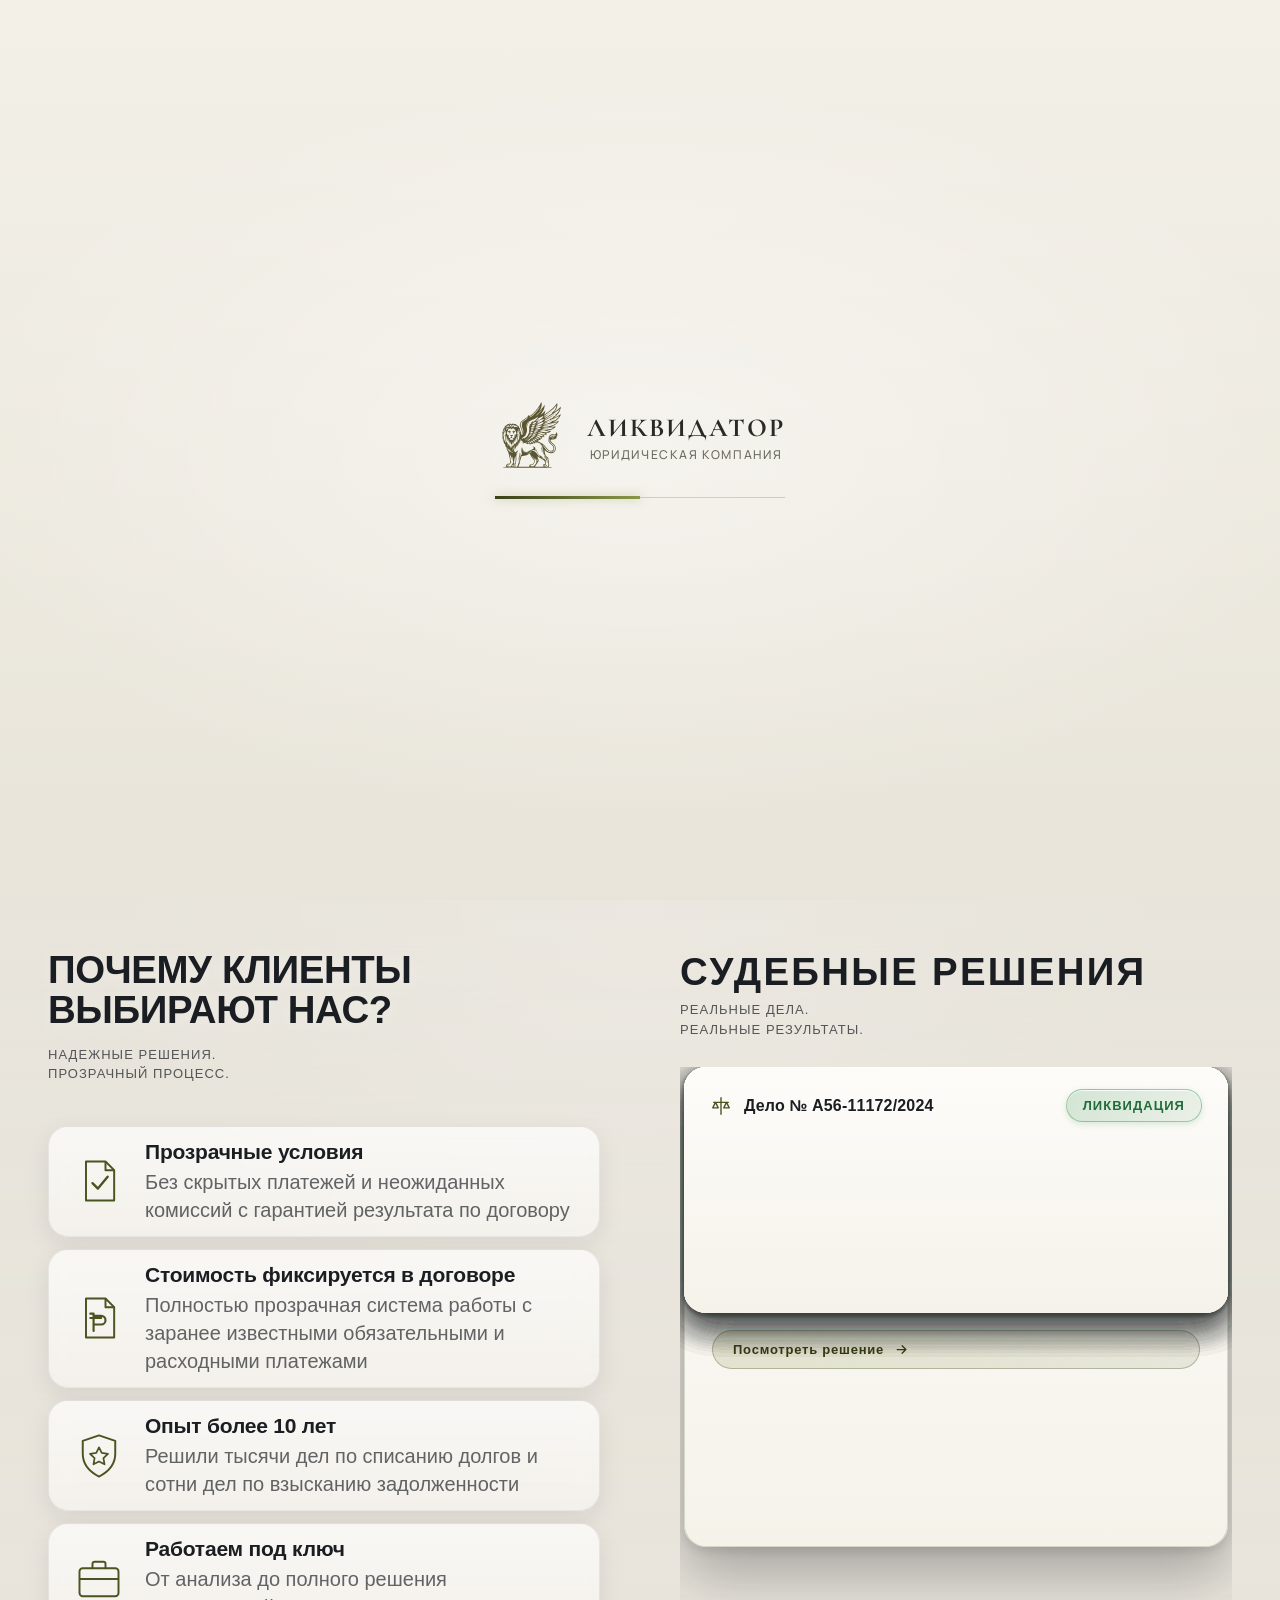
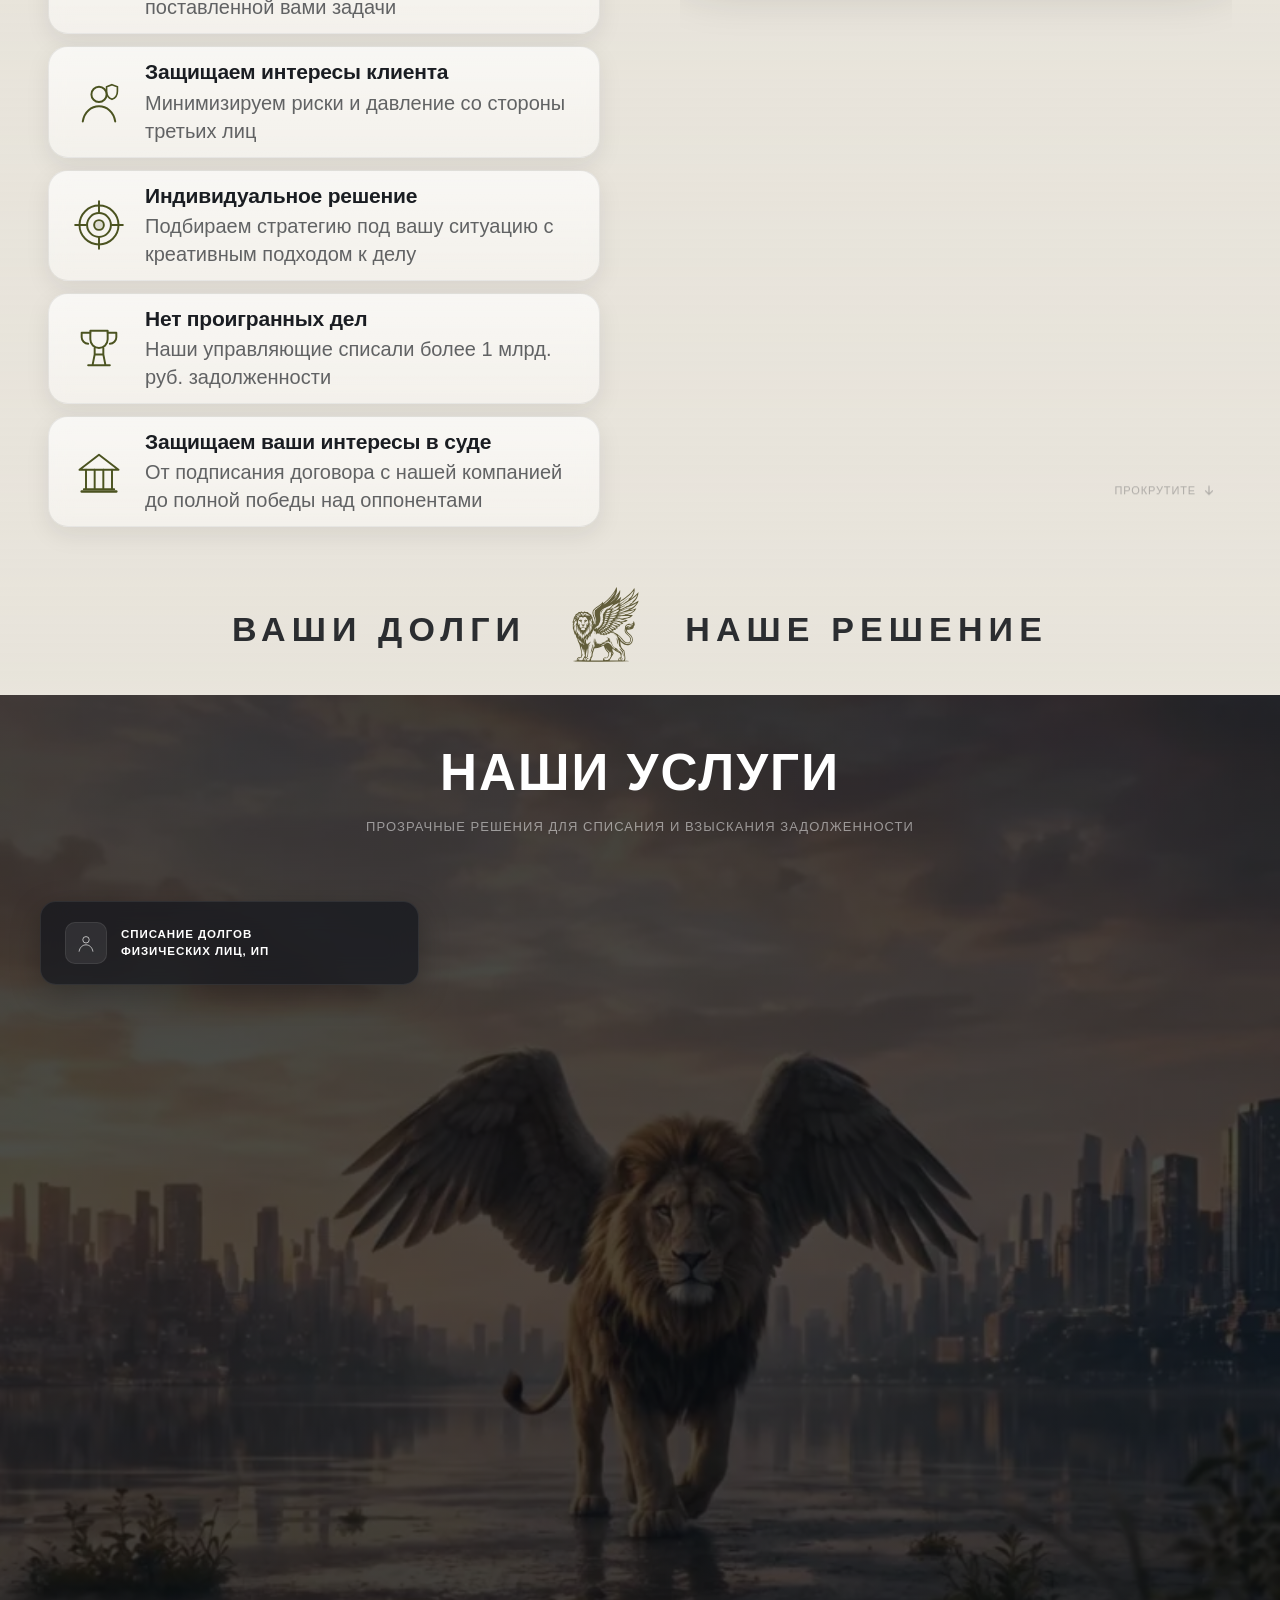
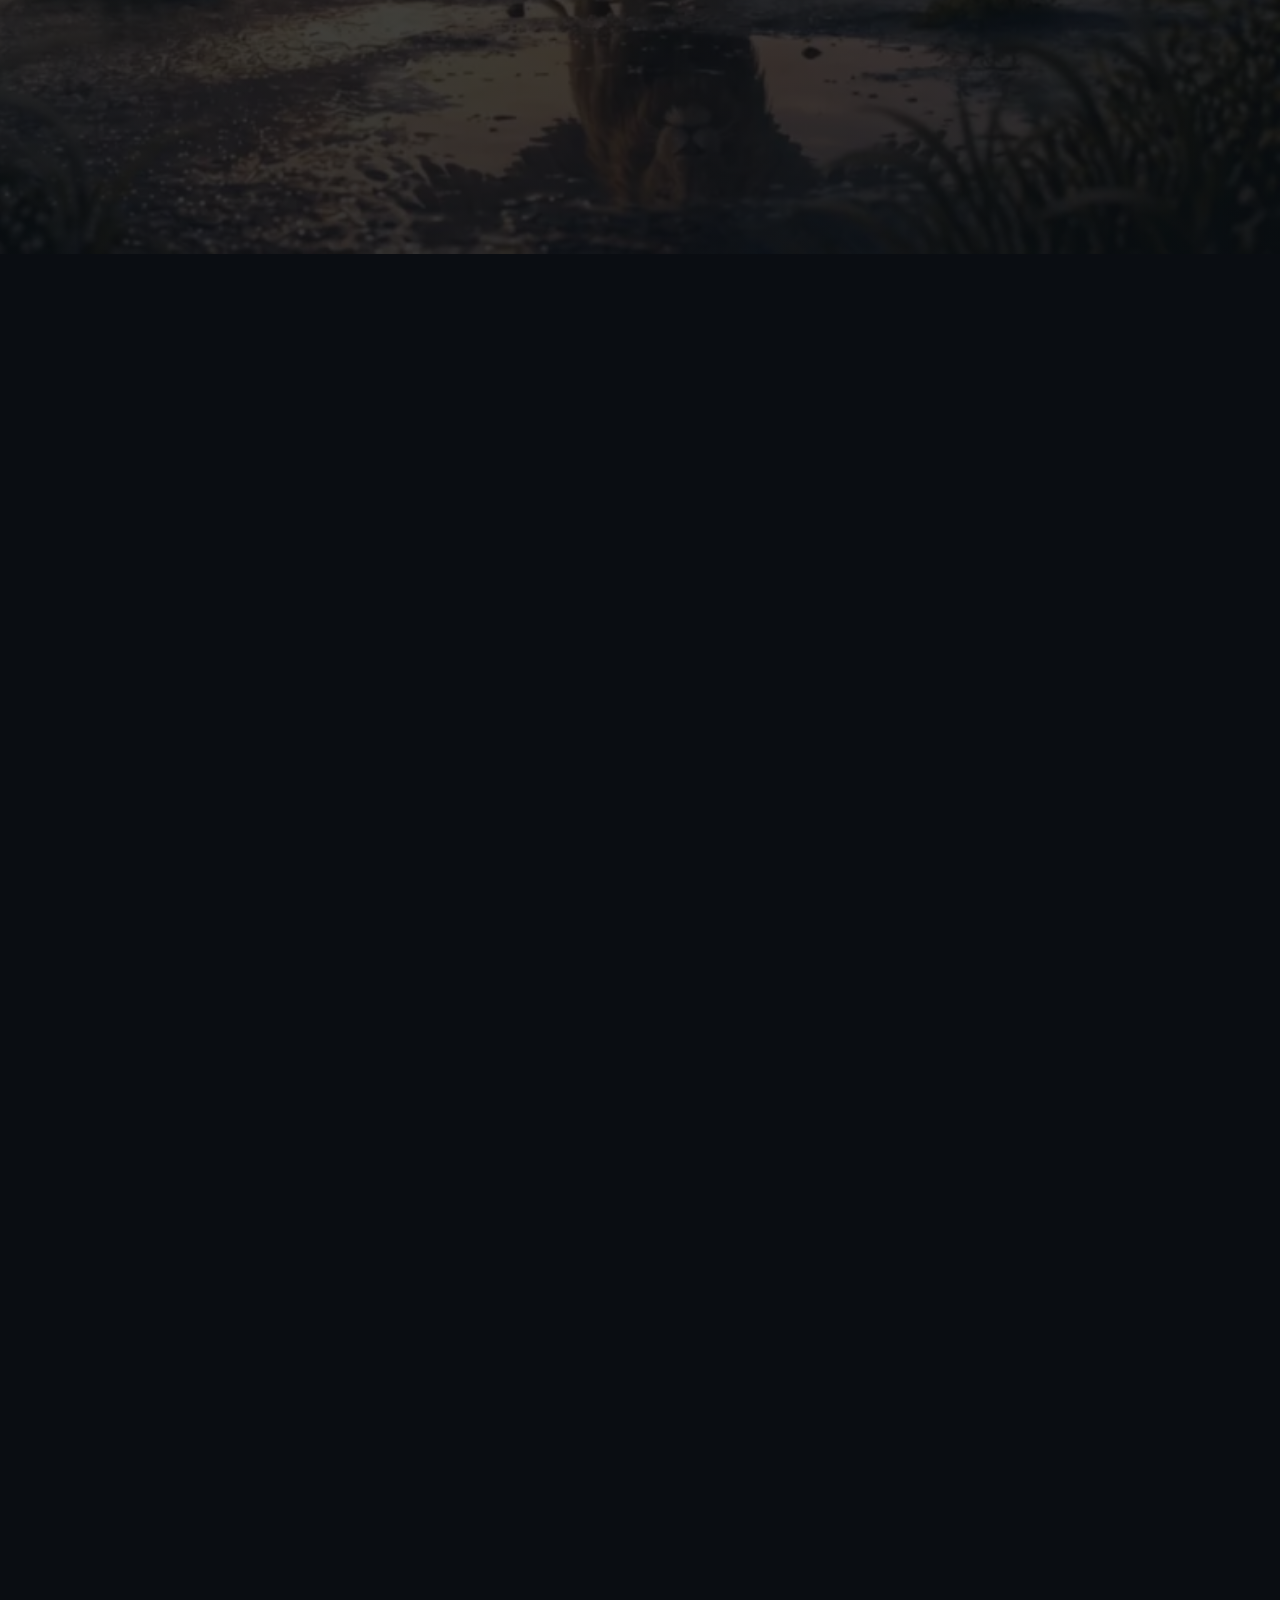
==== commit cdd38a6a: "perf: оптимизация загрузки hero на desktop + mobile - Desktop mp4: 5.0 MB -> 2.2 MB (H.264 high/crf2" ====
--- a/index.html
+++ b/index.html
@@ -96,6 +96,7 @@
   }
   </script>
 
+  <link rel="preload" href="/assets/0420_mobile.webp" as="image" type="image/webp" media="(max-width: 768px)" fetchpriority="high">
   <link rel="preload" href="/assets/fonts/cormorant-garamond-700.woff2" as="font" type="font/woff2" crossorigin>
   <link rel="preload" href="/assets/fonts/manrope-500.woff2" as="font" type="font/woff2" crossorigin>
   <style>
@@ -327,9 +328,27 @@
       preload="auto"
       poster="assets/lion-poster.webp"
     >
-      <source media="(max-width: 768px)" src="assets/0420_mobile.mp4" type="video/mp4">
-      <source src="assets/0420.mp4" type="video/mp4">
+      <source src="assets/0420_opt.mp4" type="video/mp4">
     </video>
+    <script>
+      (function(){
+        if (window.matchMedia('(max-width: 768px)').matches) {
+          var v = document.getElementById('heroLion');
+          if (v) {
+            try { v.pause(); v.removeAttribute('src'); v.load(); } catch(e) {}
+            var img = new Image();
+            img.className = v.className;
+            img.id = v.id;
+            img.src = 'assets/0420_mobile.webp';
+            img.alt = '';
+            img.setAttribute('aria-hidden', 'true');
+            img.decoding = 'async';
+            img.fetchPriority = 'high';
+            v.replaceWith(img);
+          }
+        }
+      })();
+    </script>
 
     <div class="hero__content">
       <h1 class="hero__title">
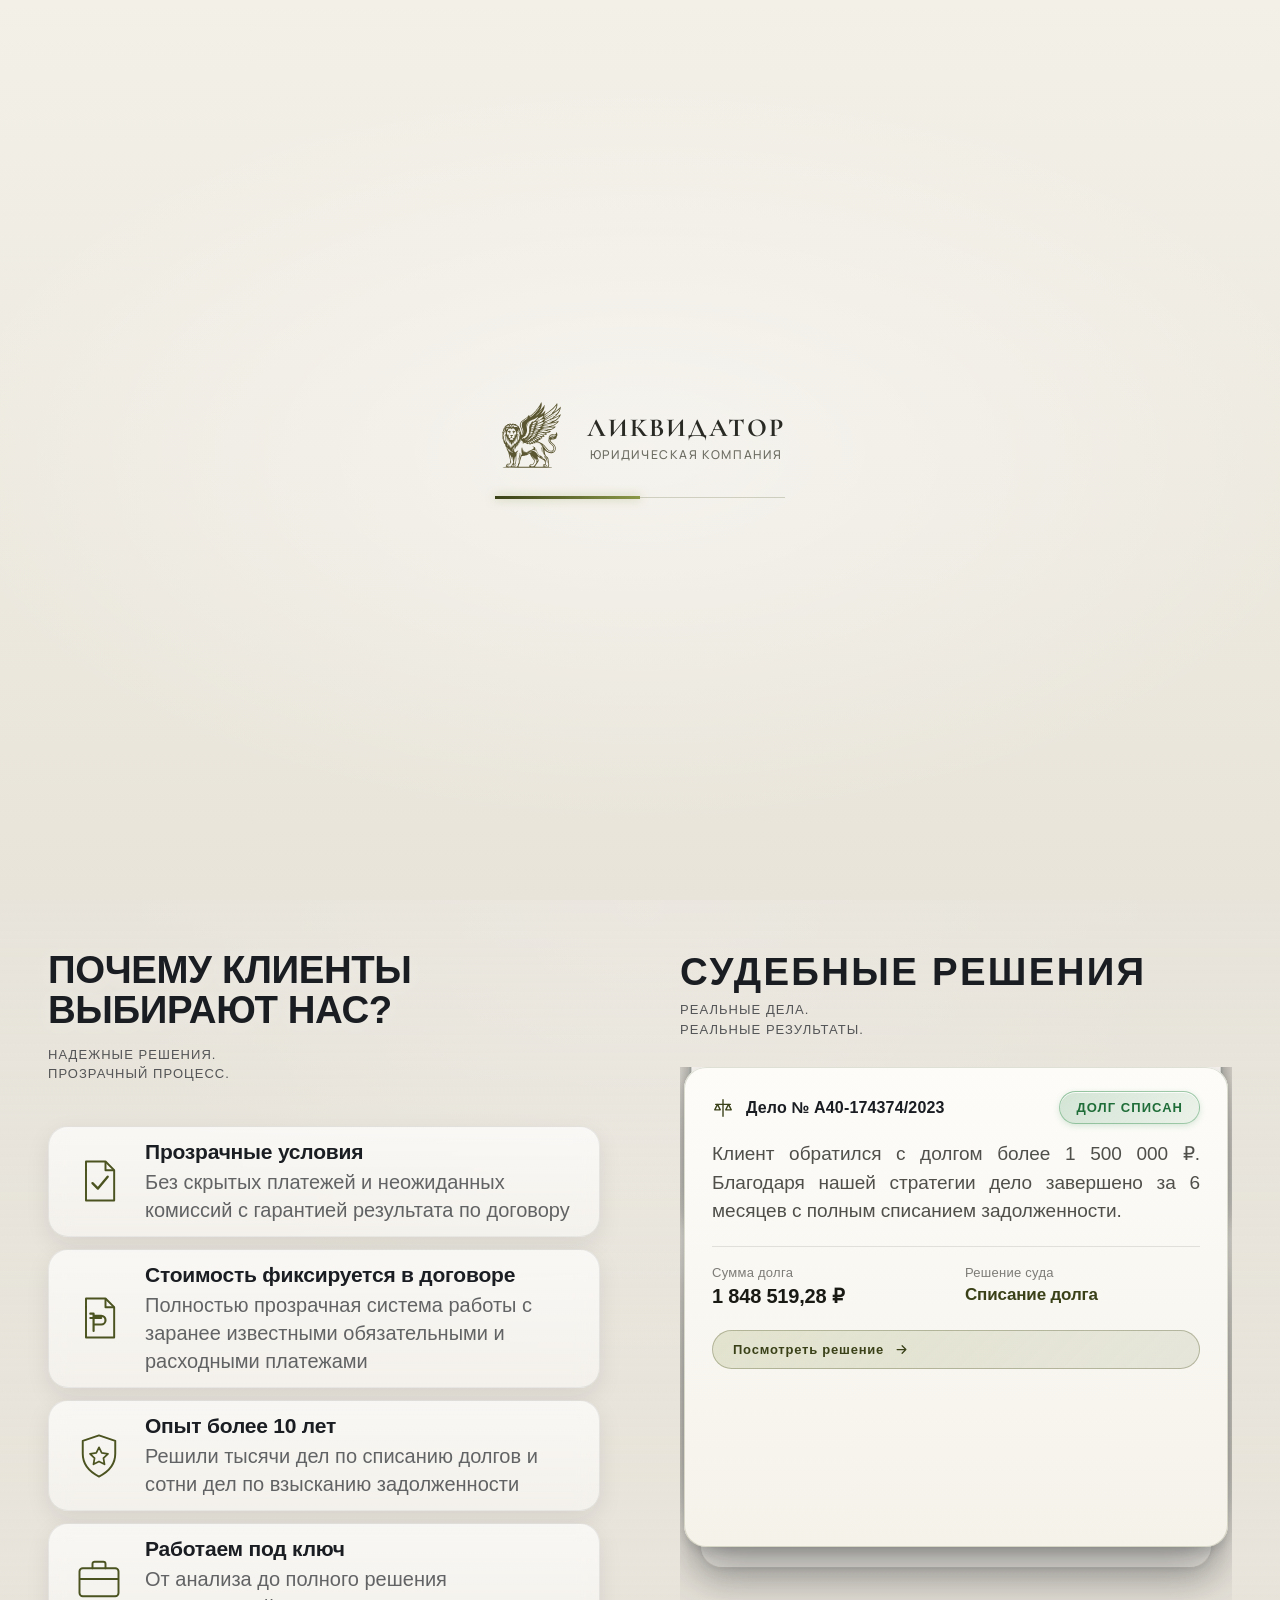
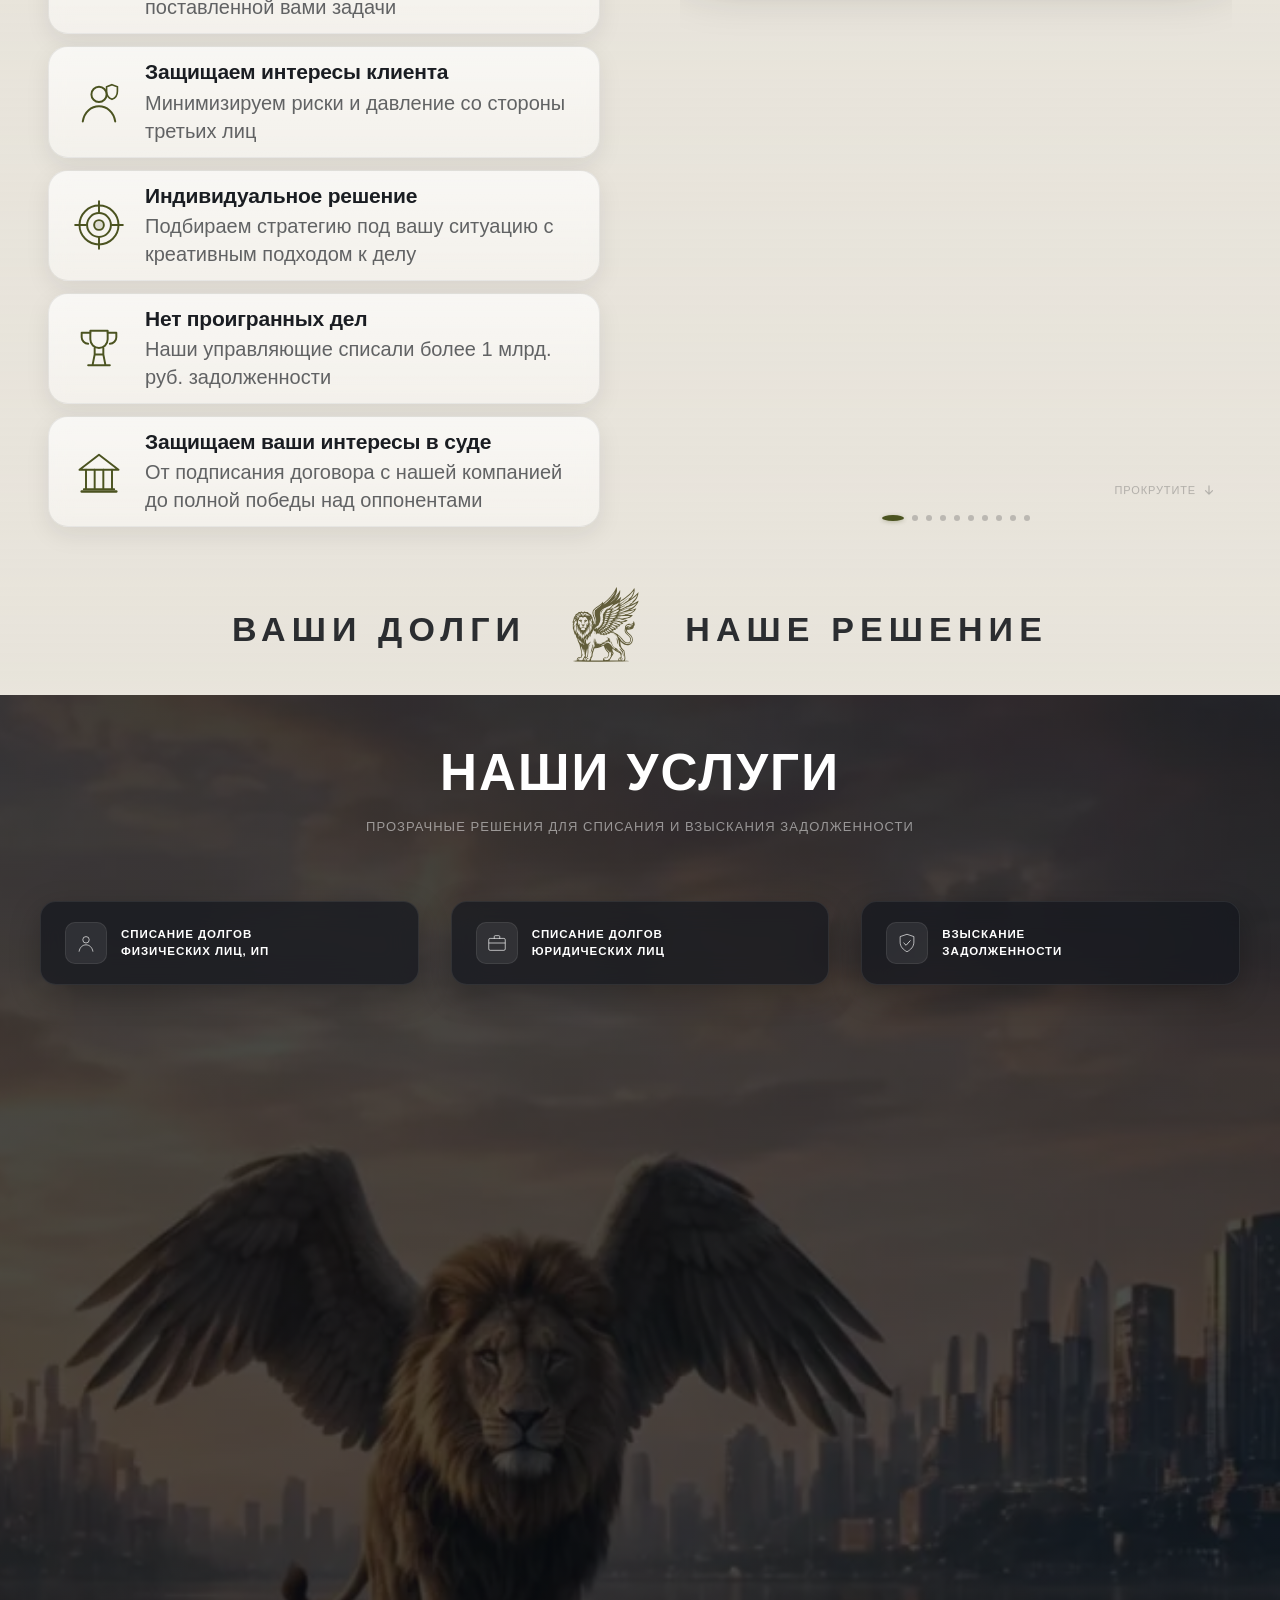
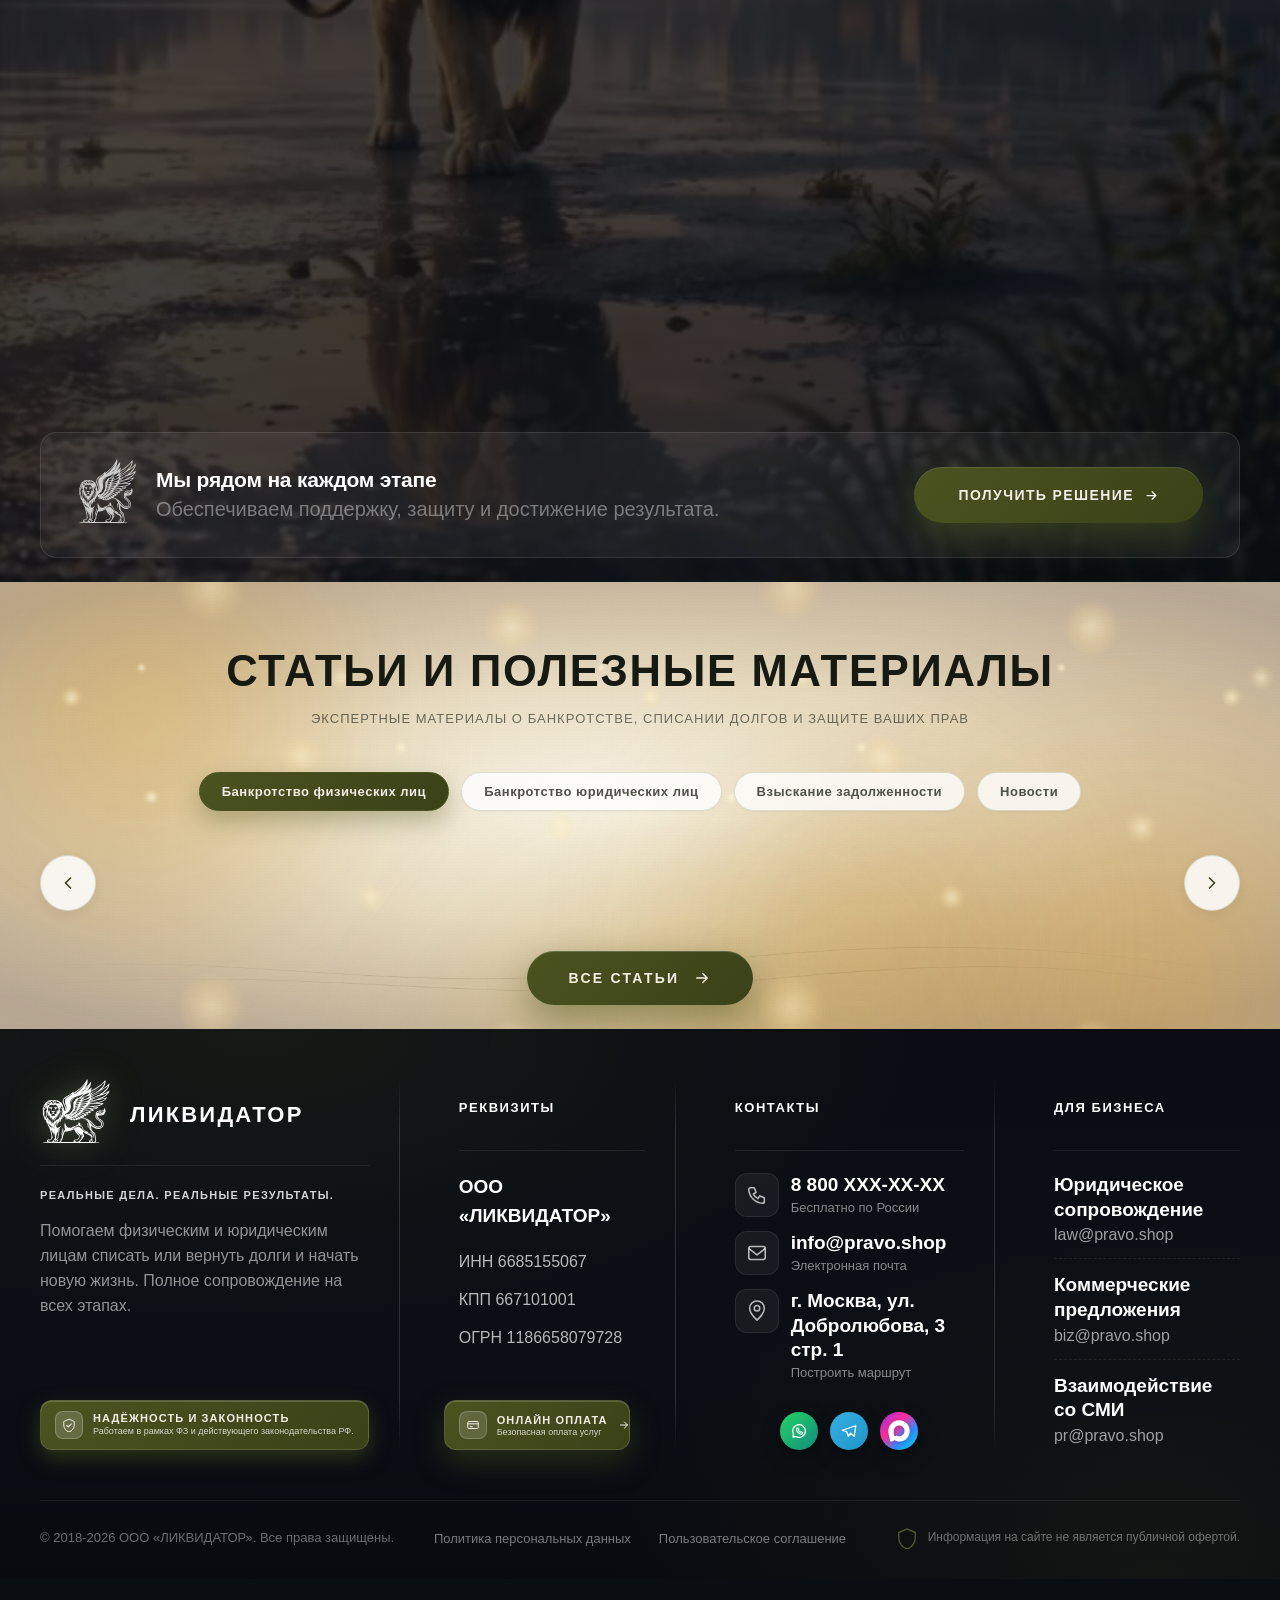
==== commit fbbad277: "fix: замена mobile webp на HD mp4 (1080p, 954 KB) WebP на мобиле давал плохое качество при большом р" ====
--- a/index.html
+++ b/index.html
@@ -96,7 +96,6 @@
   }
   </script>
 
-  <link rel="preload" href="/assets/0420_mobile.webp" as="image" type="image/webp" media="(max-width: 768px)" fetchpriority="high">
   <link rel="preload" href="/assets/fonts/cormorant-garamond-700.woff2" as="font" type="font/woff2" crossorigin>
   <link rel="preload" href="/assets/fonts/manrope-500.woff2" as="font" type="font/woff2" crossorigin>
   <style>
@@ -328,27 +327,9 @@
       preload="auto"
       poster="assets/lion-poster.webp"
     >
+      <source media="(max-width: 768px)" src="assets/0420_mobile.mp4" type="video/mp4">
       <source src="assets/0420_opt.mp4" type="video/mp4">
     </video>
-    <script>
-      (function(){
-        if (window.matchMedia('(max-width: 768px)').matches) {
-          var v = document.getElementById('heroLion');
-          if (v) {
-            try { v.pause(); v.removeAttribute('src'); v.load(); } catch(e) {}
-            var img = new Image();
-            img.className = v.className;
-            img.id = v.id;
-            img.src = 'assets/0420_mobile.webp';
-            img.alt = '';
-            img.setAttribute('aria-hidden', 'true');
-            img.decoding = 'async';
-            img.fetchPriority = 'high';
-            v.replaceWith(img);
-          }
-        }
-      })();
-    </script>
 
     <div class="hero__content">
       <h1 class="hero__title">
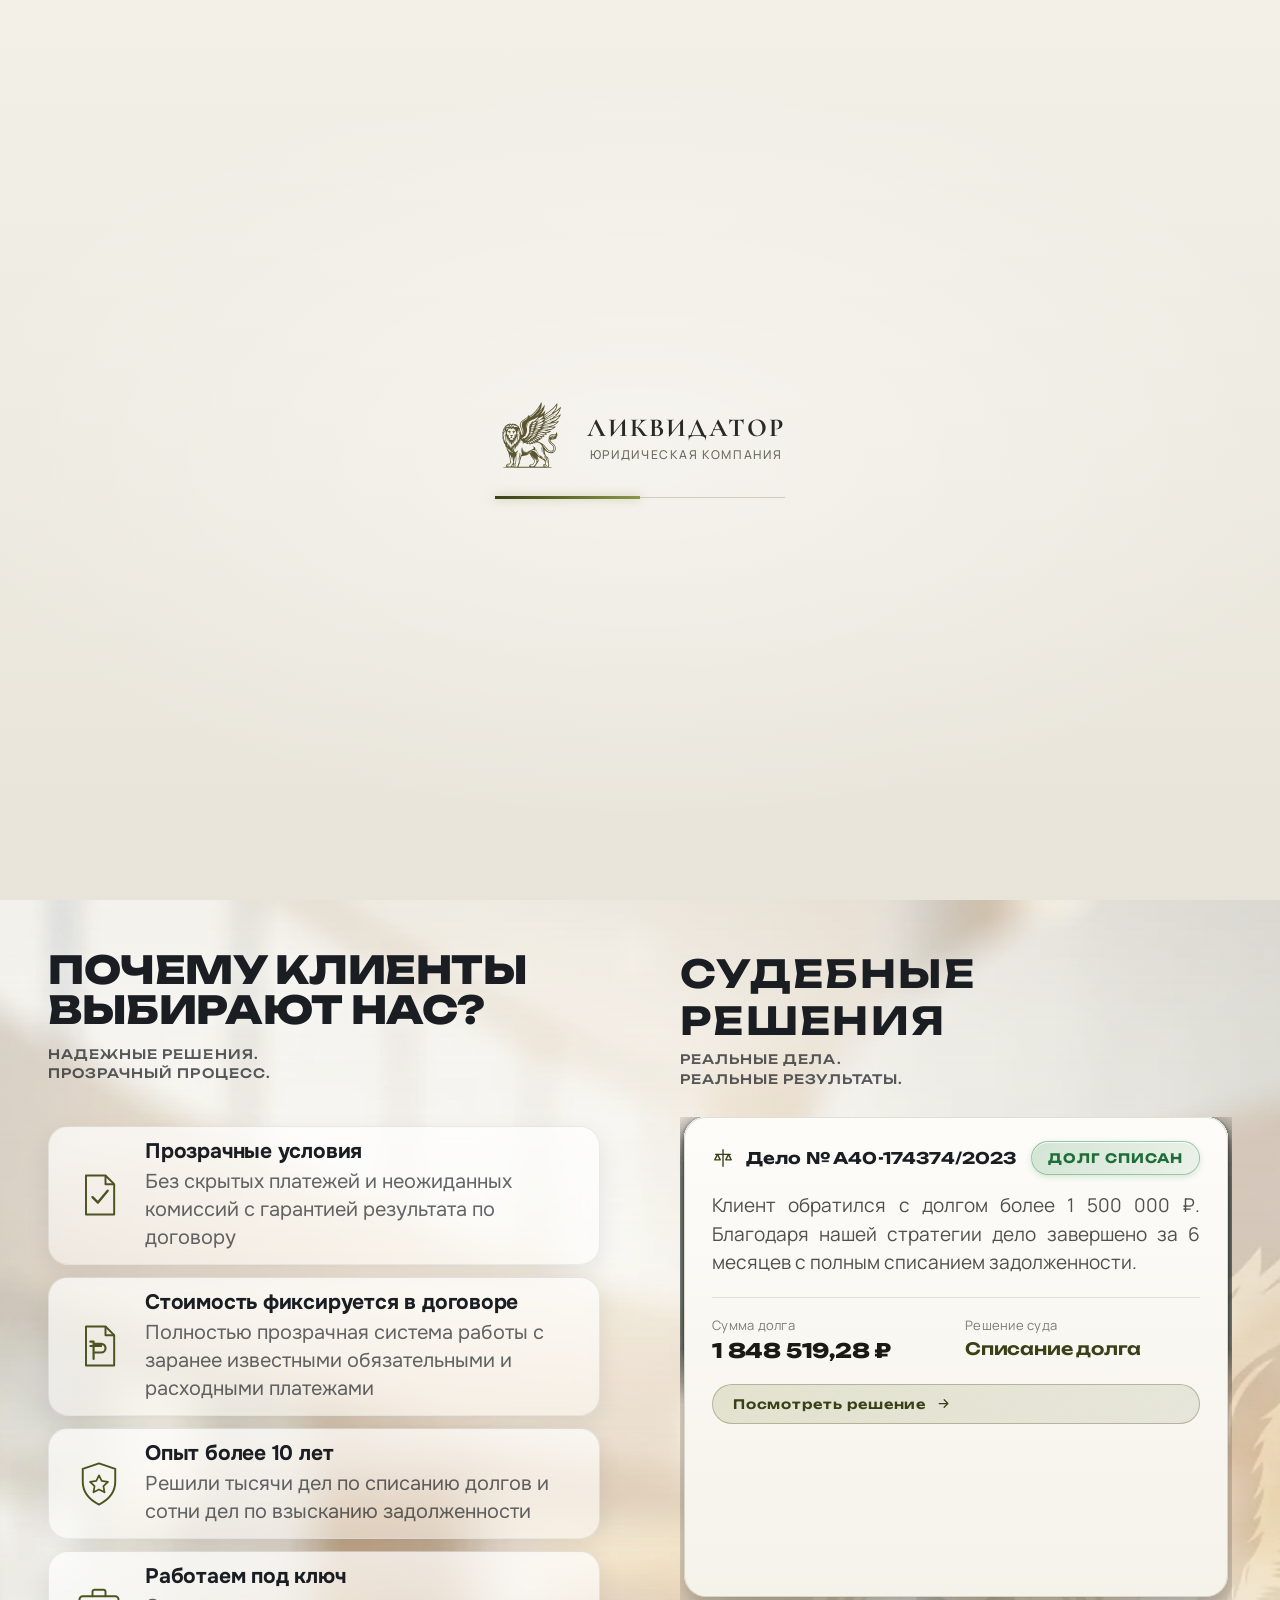
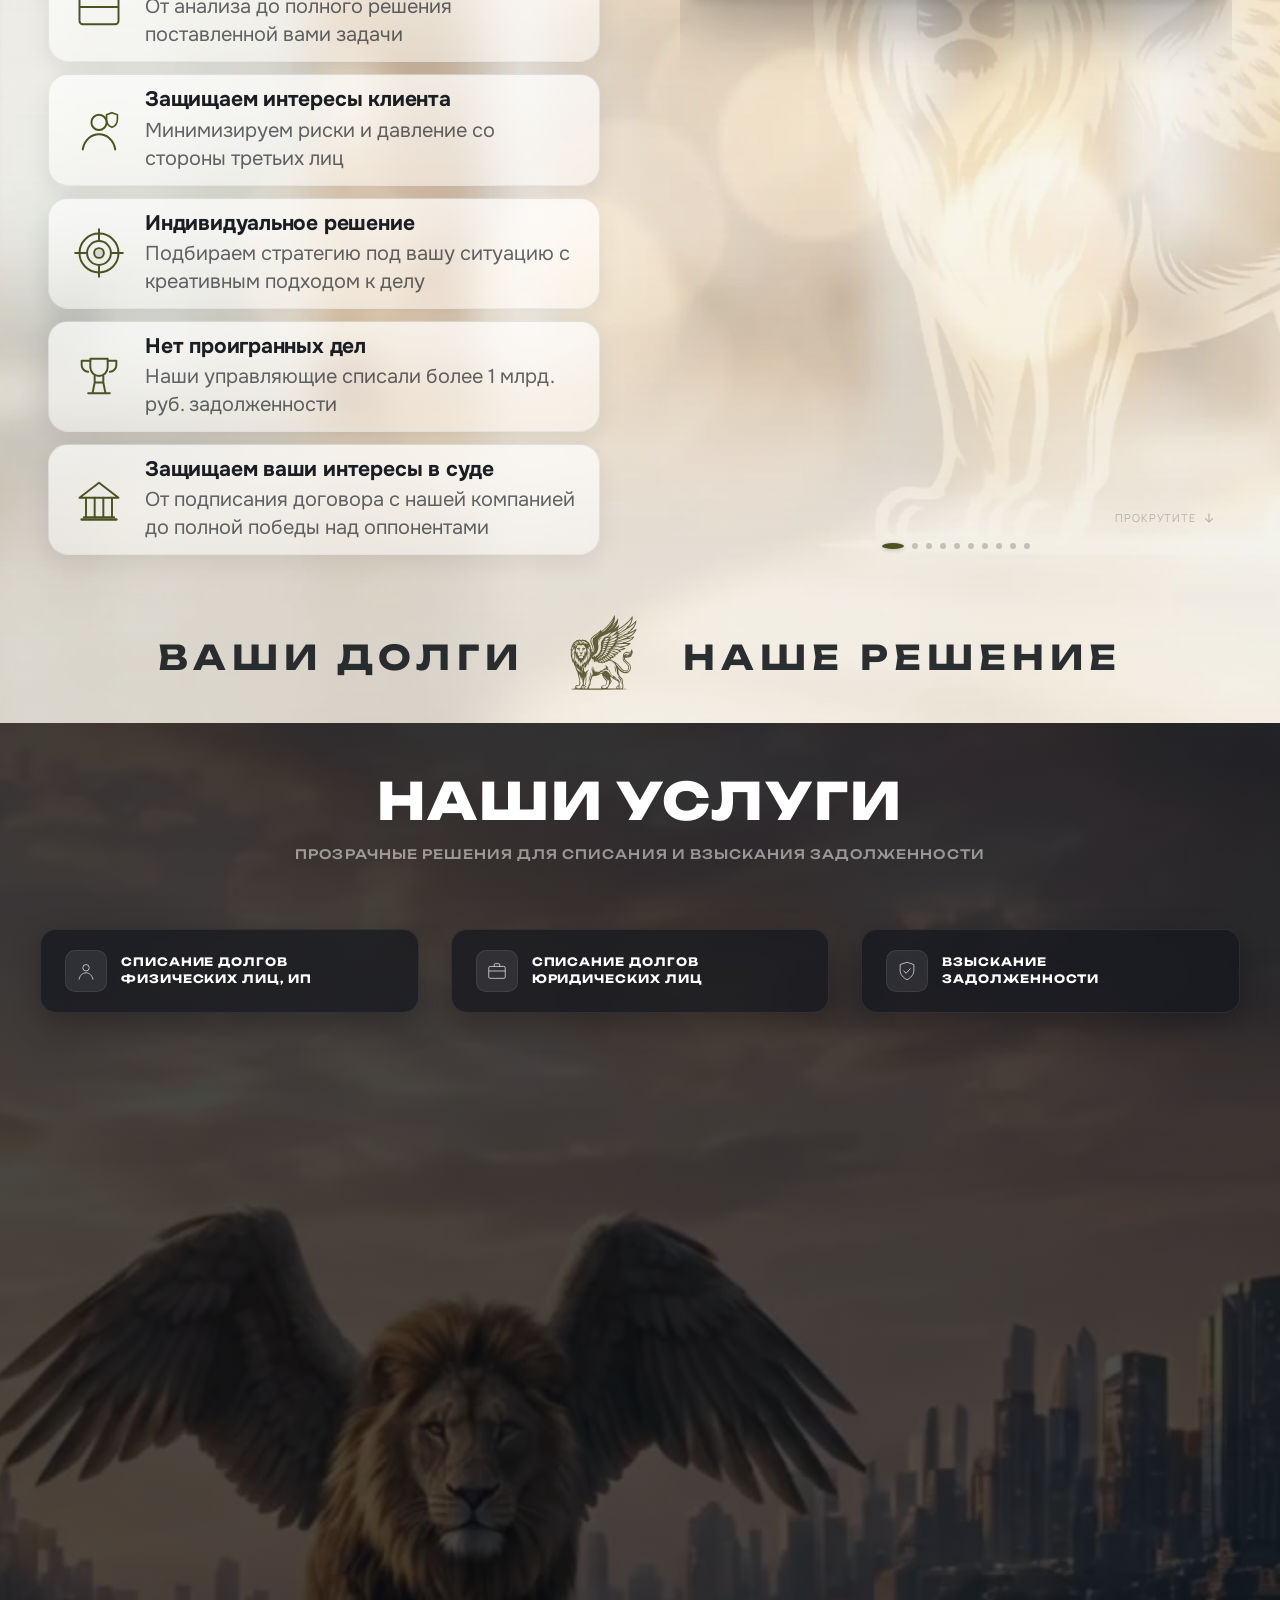
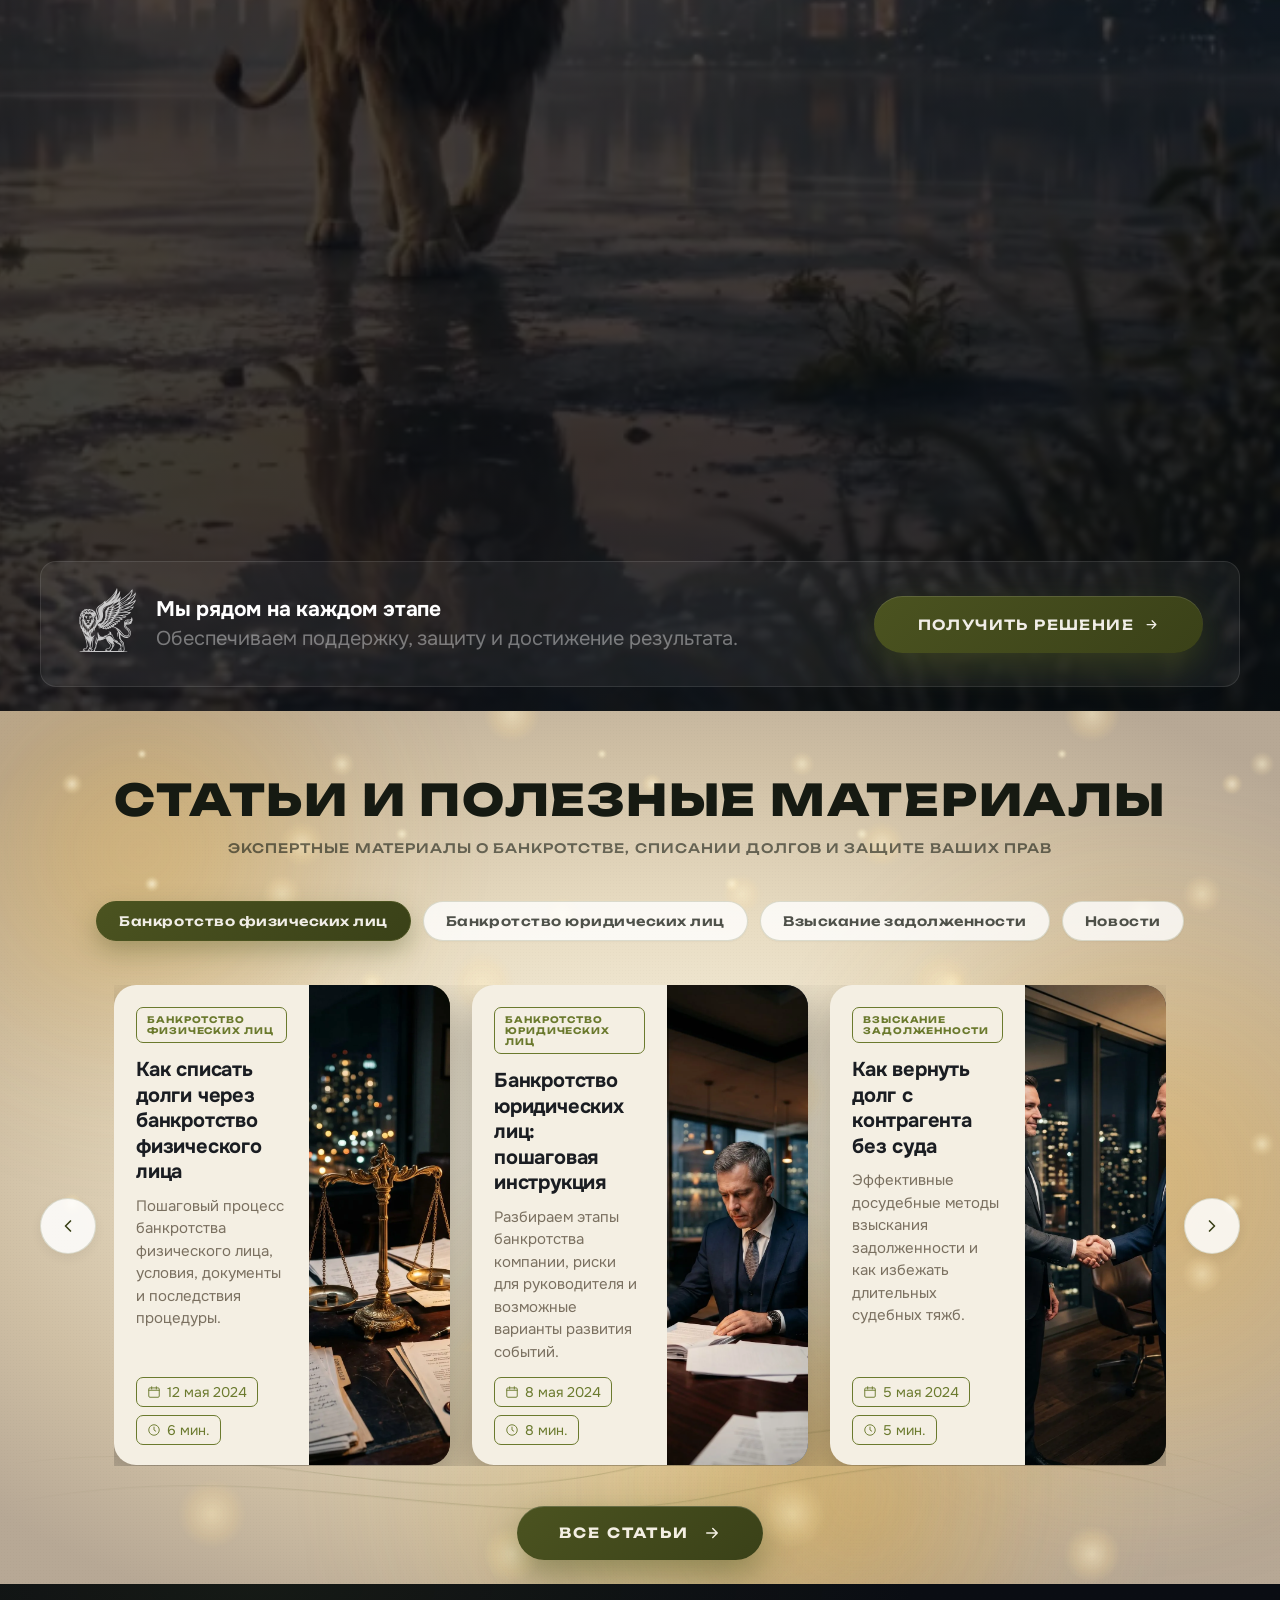
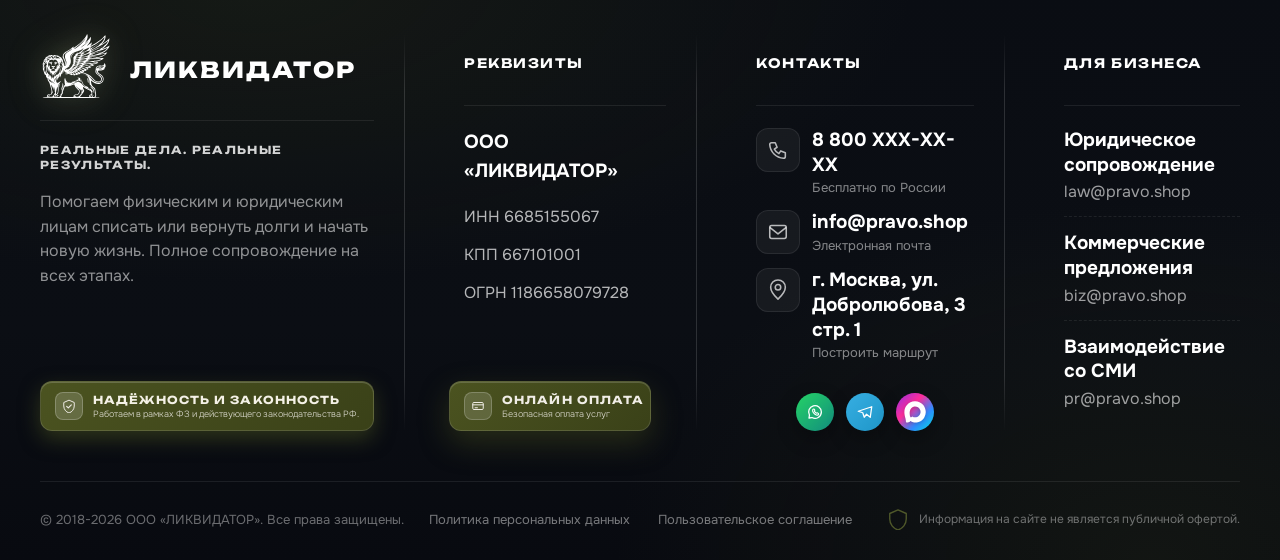
==== commit 234033e4: "fix: фиксация последнего кадра hero-видео на iOS После ended iOS Safari показывает poster или переза" ====
--- a/index.html
+++ b/index.html
@@ -1345,6 +1345,6 @@
     </div>
   </div>
 
-  <script src="script.js?v=17"></script>
+  <script src="script.js?v=18"></script>
 </body>
 </html>
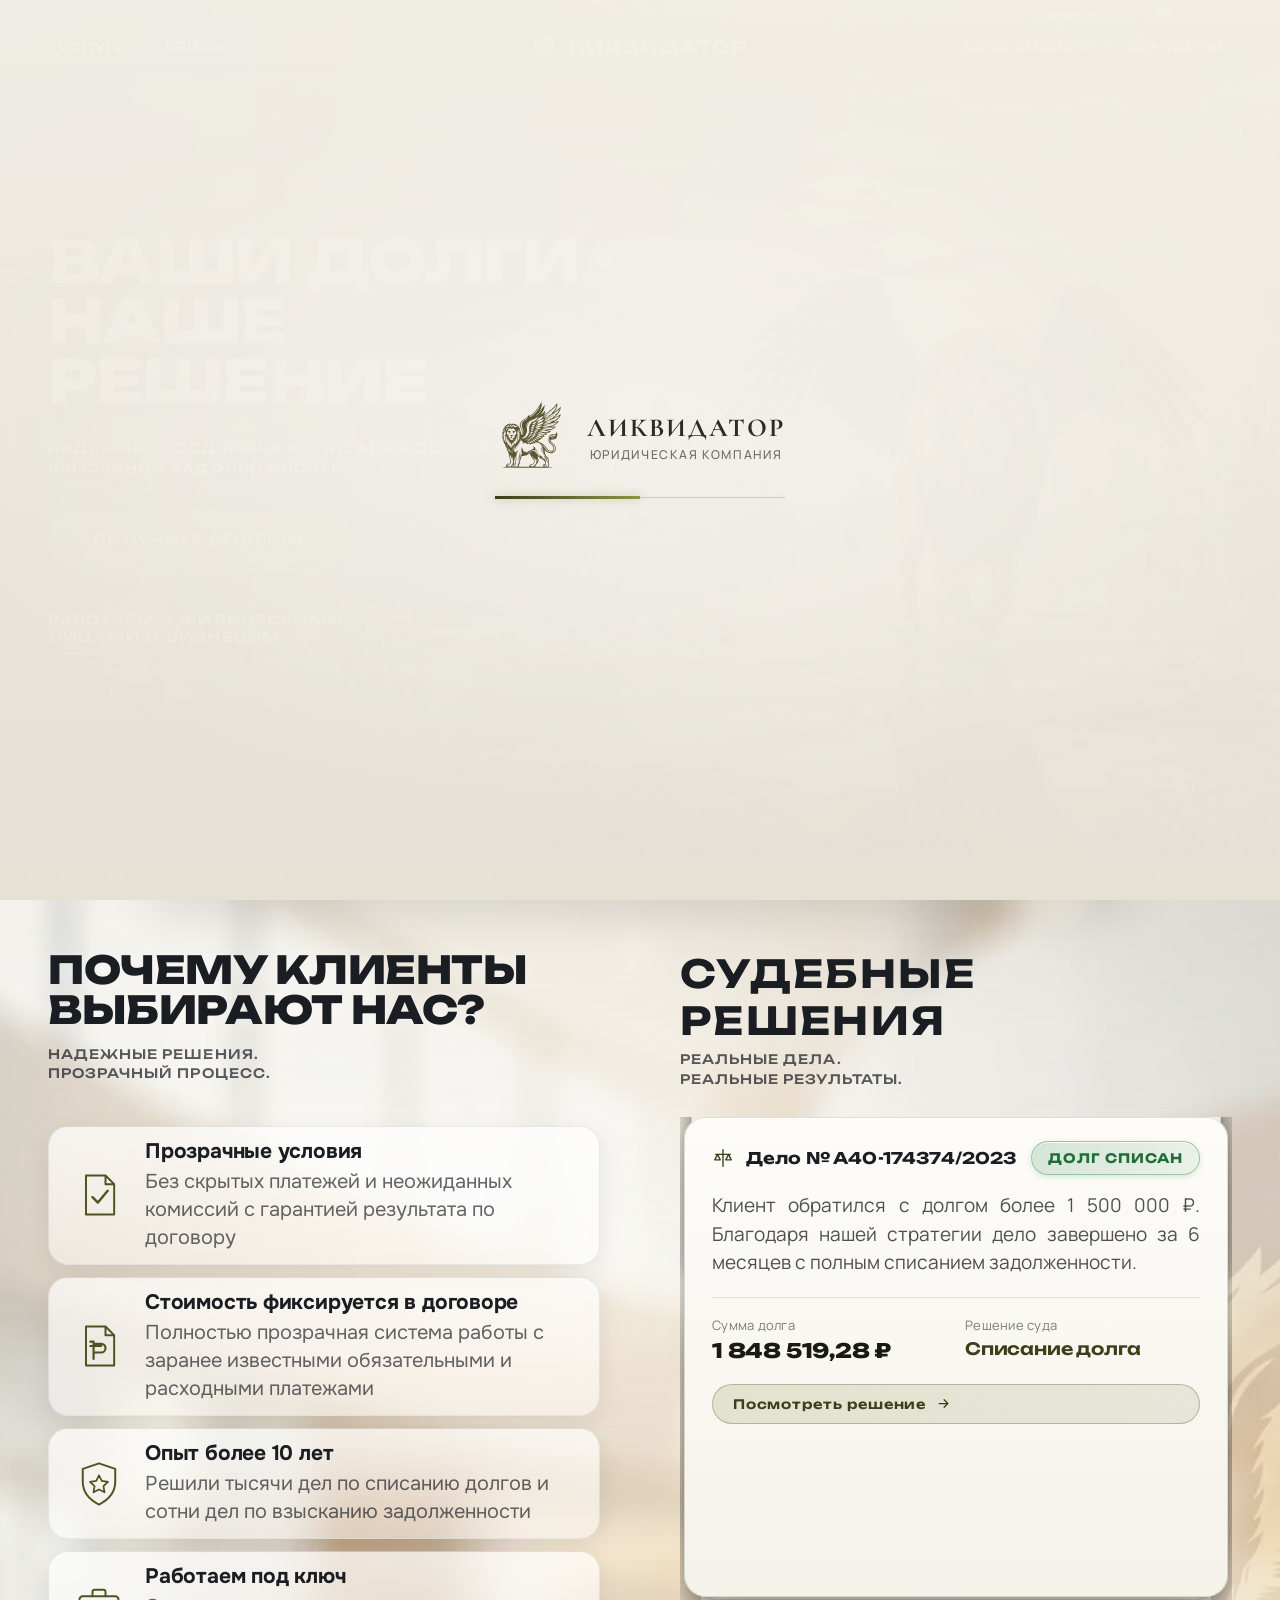
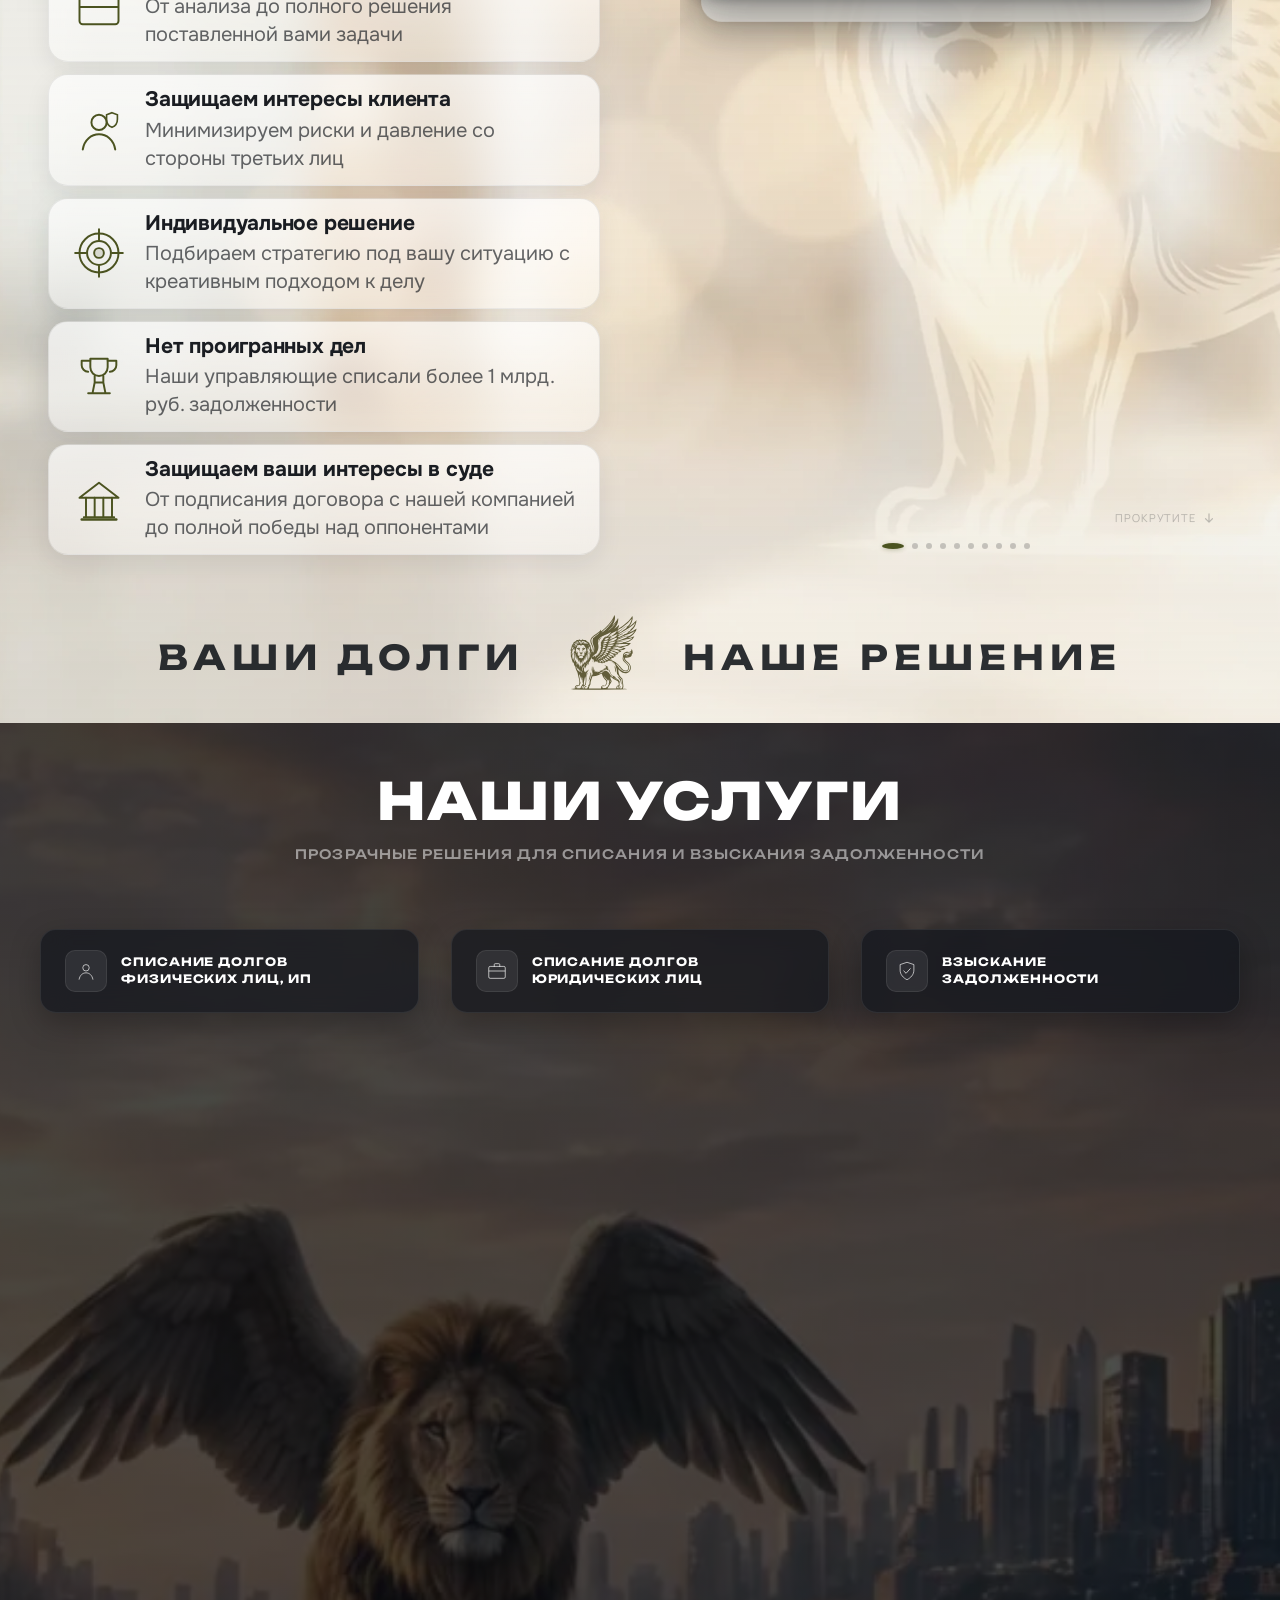
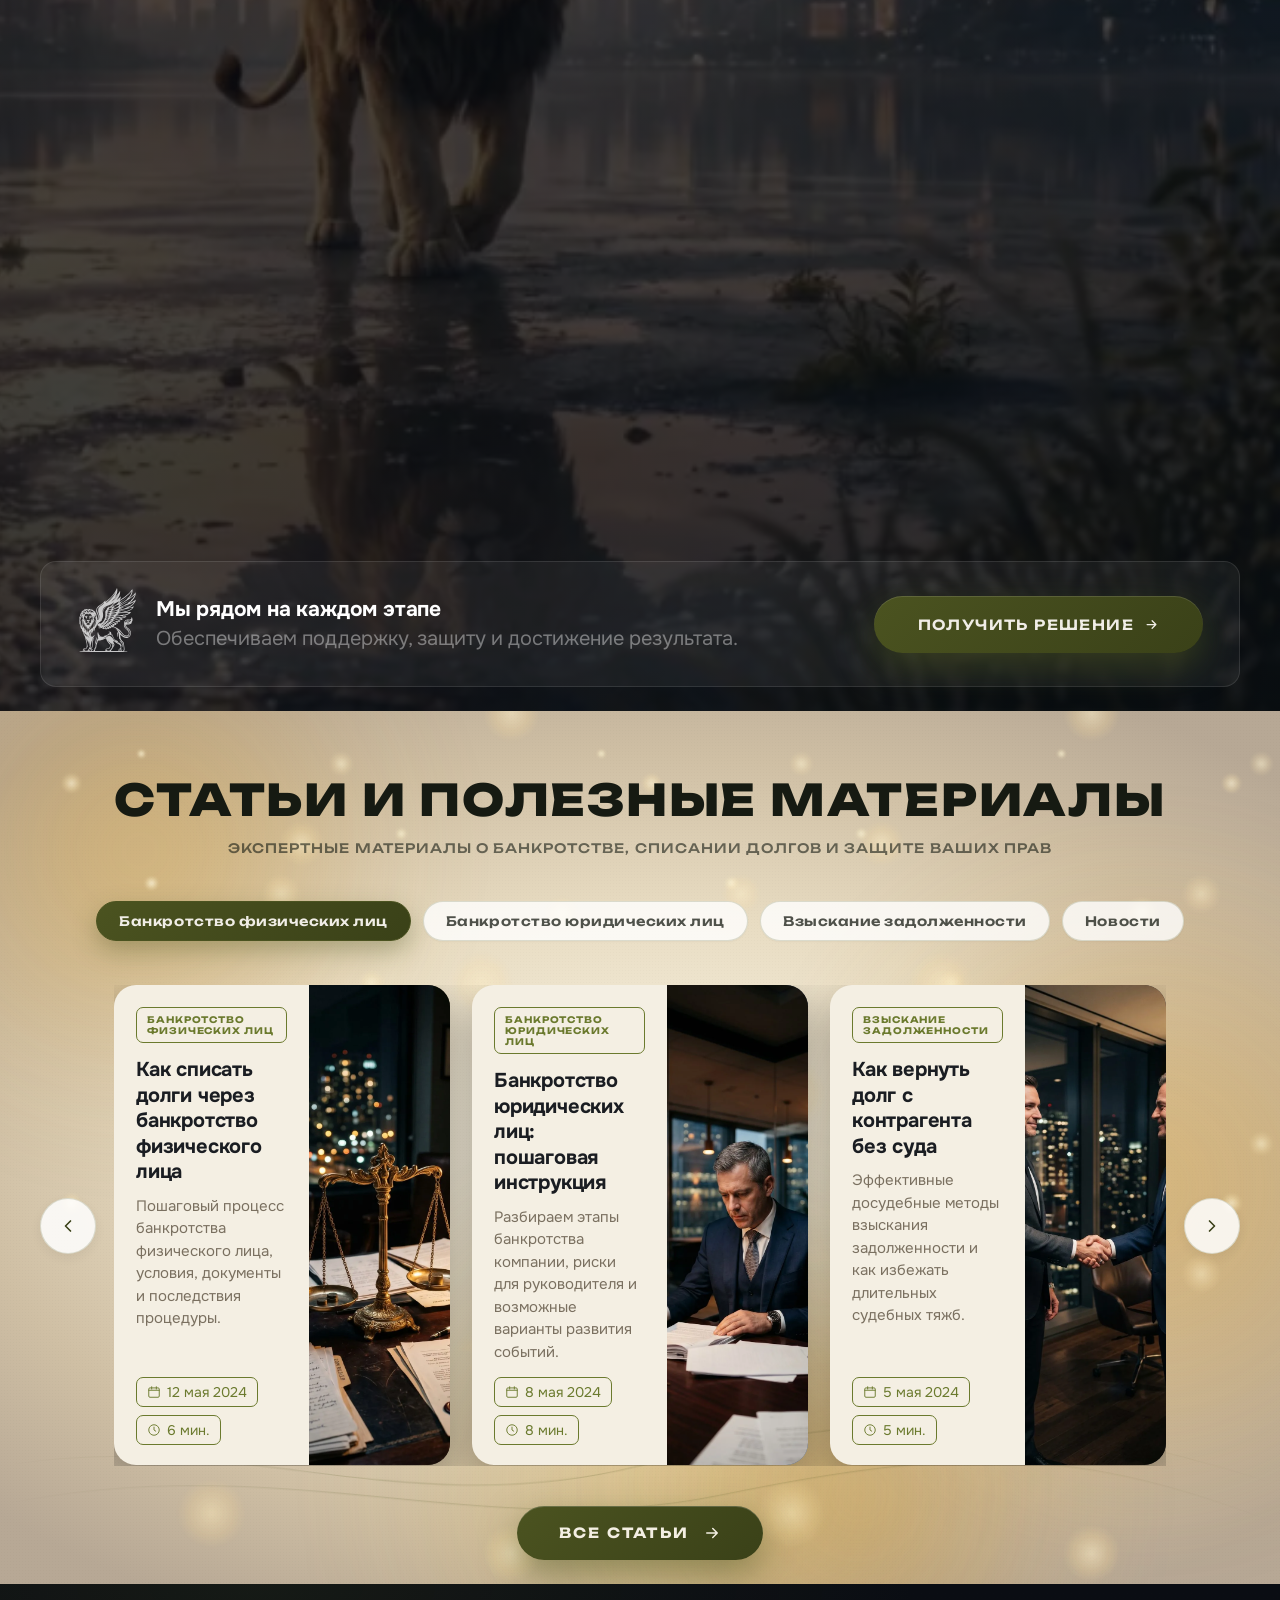
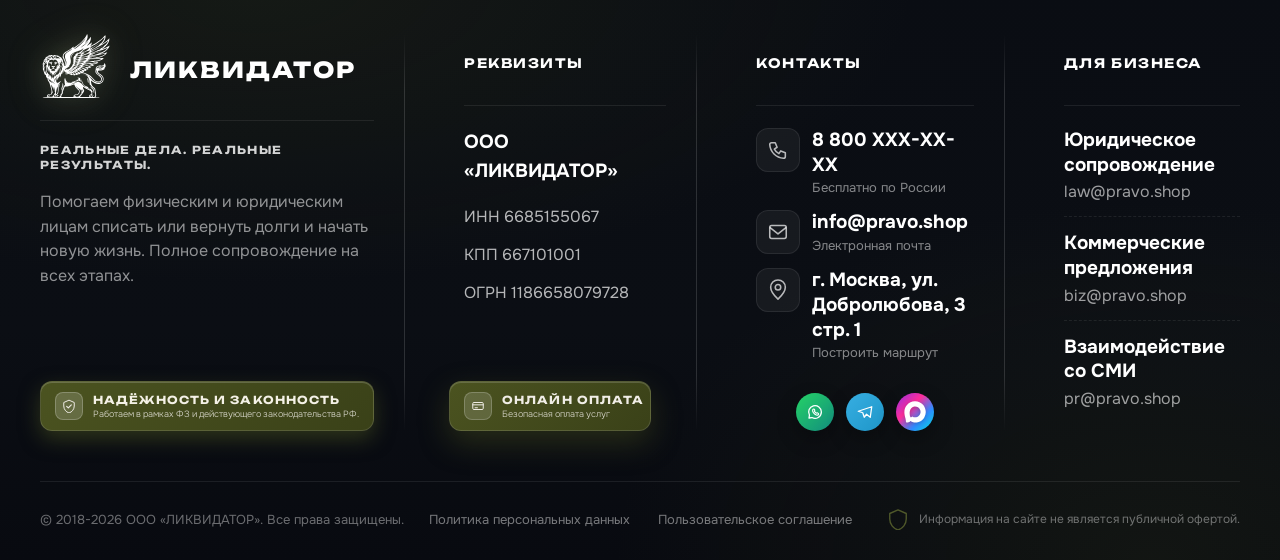
==== commit e11c8034: "feat: animated AVIF для мобильных (гарантированный автоплей) iOS Safari блокирует autoplay mp4 в Low" ====
--- a/index.html
+++ b/index.html
@@ -327,9 +327,33 @@
       preload="auto"
       poster="assets/lion-poster.webp"
     >
-      <source media="(max-width: 768px)" src="assets/0420_mobile.mp4" type="video/mp4">
       <source src="assets/0420_opt.mp4" type="video/mp4">
     </video>
+    <script>
+      (function(){
+        if (window.matchMedia('(max-width: 768px)').matches) {
+          var v = document.getElementById('heroLion');
+          if (v) {
+            try { v.pause(); v.removeAttribute('src'); v.load(); } catch(e) {}
+            var picture = document.createElement('picture');
+            var avif = document.createElement('source');
+            avif.type = 'image/avif';
+            avif.srcset = 'assets/0420_mobile.avif';
+            var img = new Image();
+            img.className = v.className;
+            img.id = v.id;
+            img.src = 'assets/0420_mobile.webp';
+            img.alt = '';
+            img.setAttribute('aria-hidden', 'true');
+            img.decoding = 'async';
+            img.fetchPriority = 'high';
+            picture.appendChild(avif);
+            picture.appendChild(img);
+            v.replaceWith(picture);
+          }
+        }
+      })();
+    </script>
 
     <div class="hero__content">
       <h1 class="hero__title">
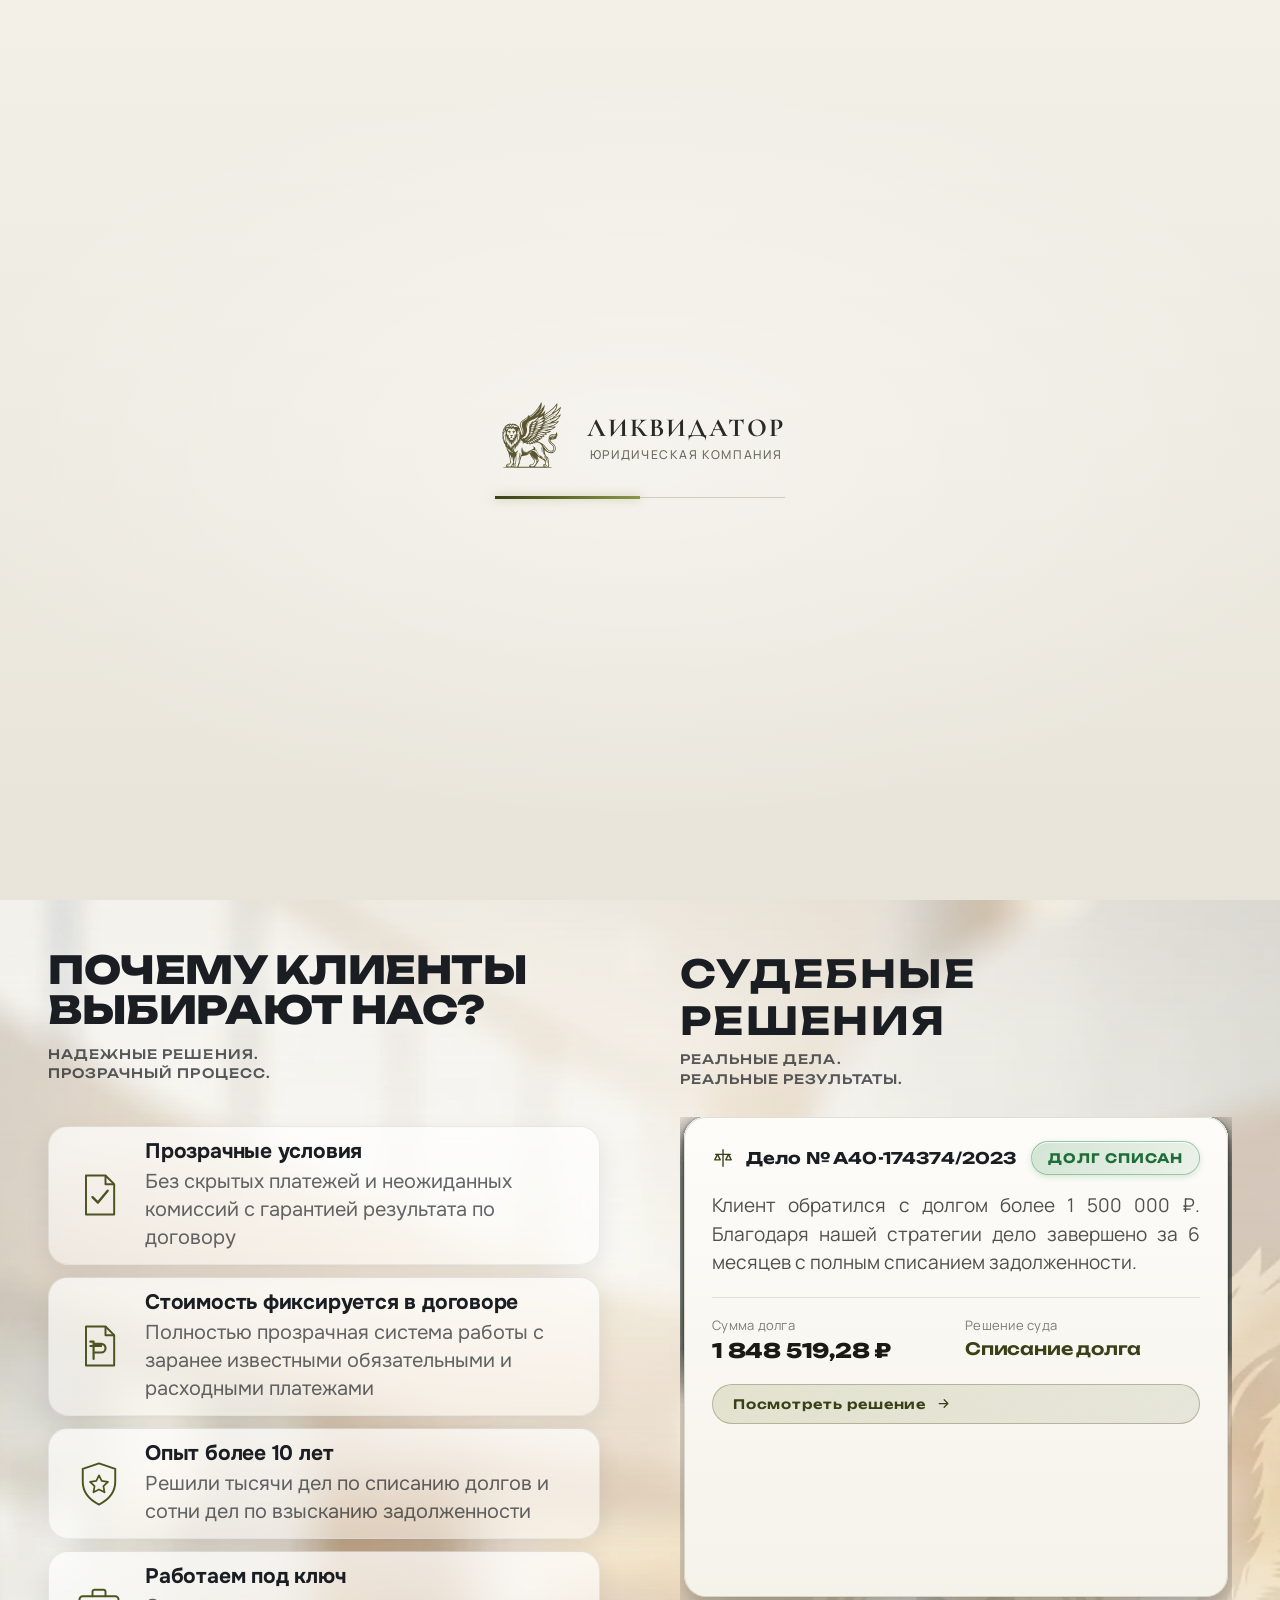
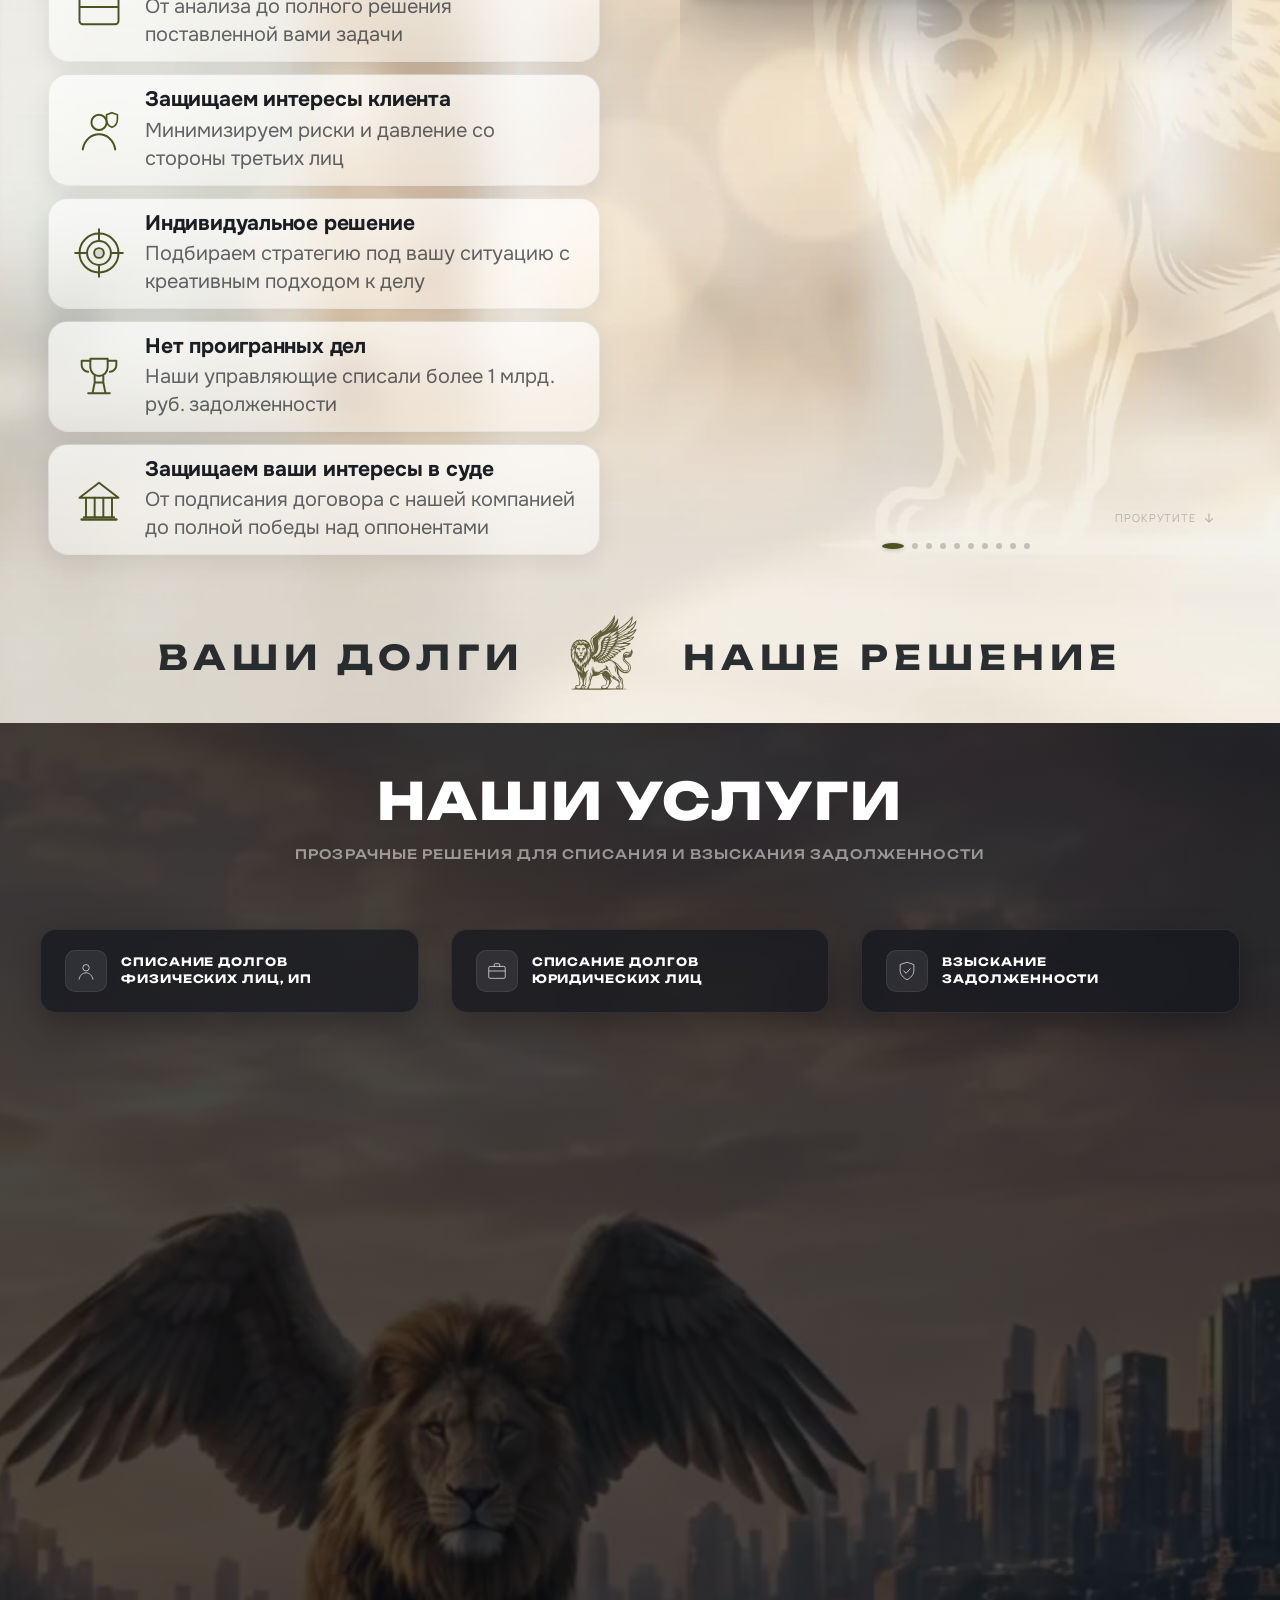
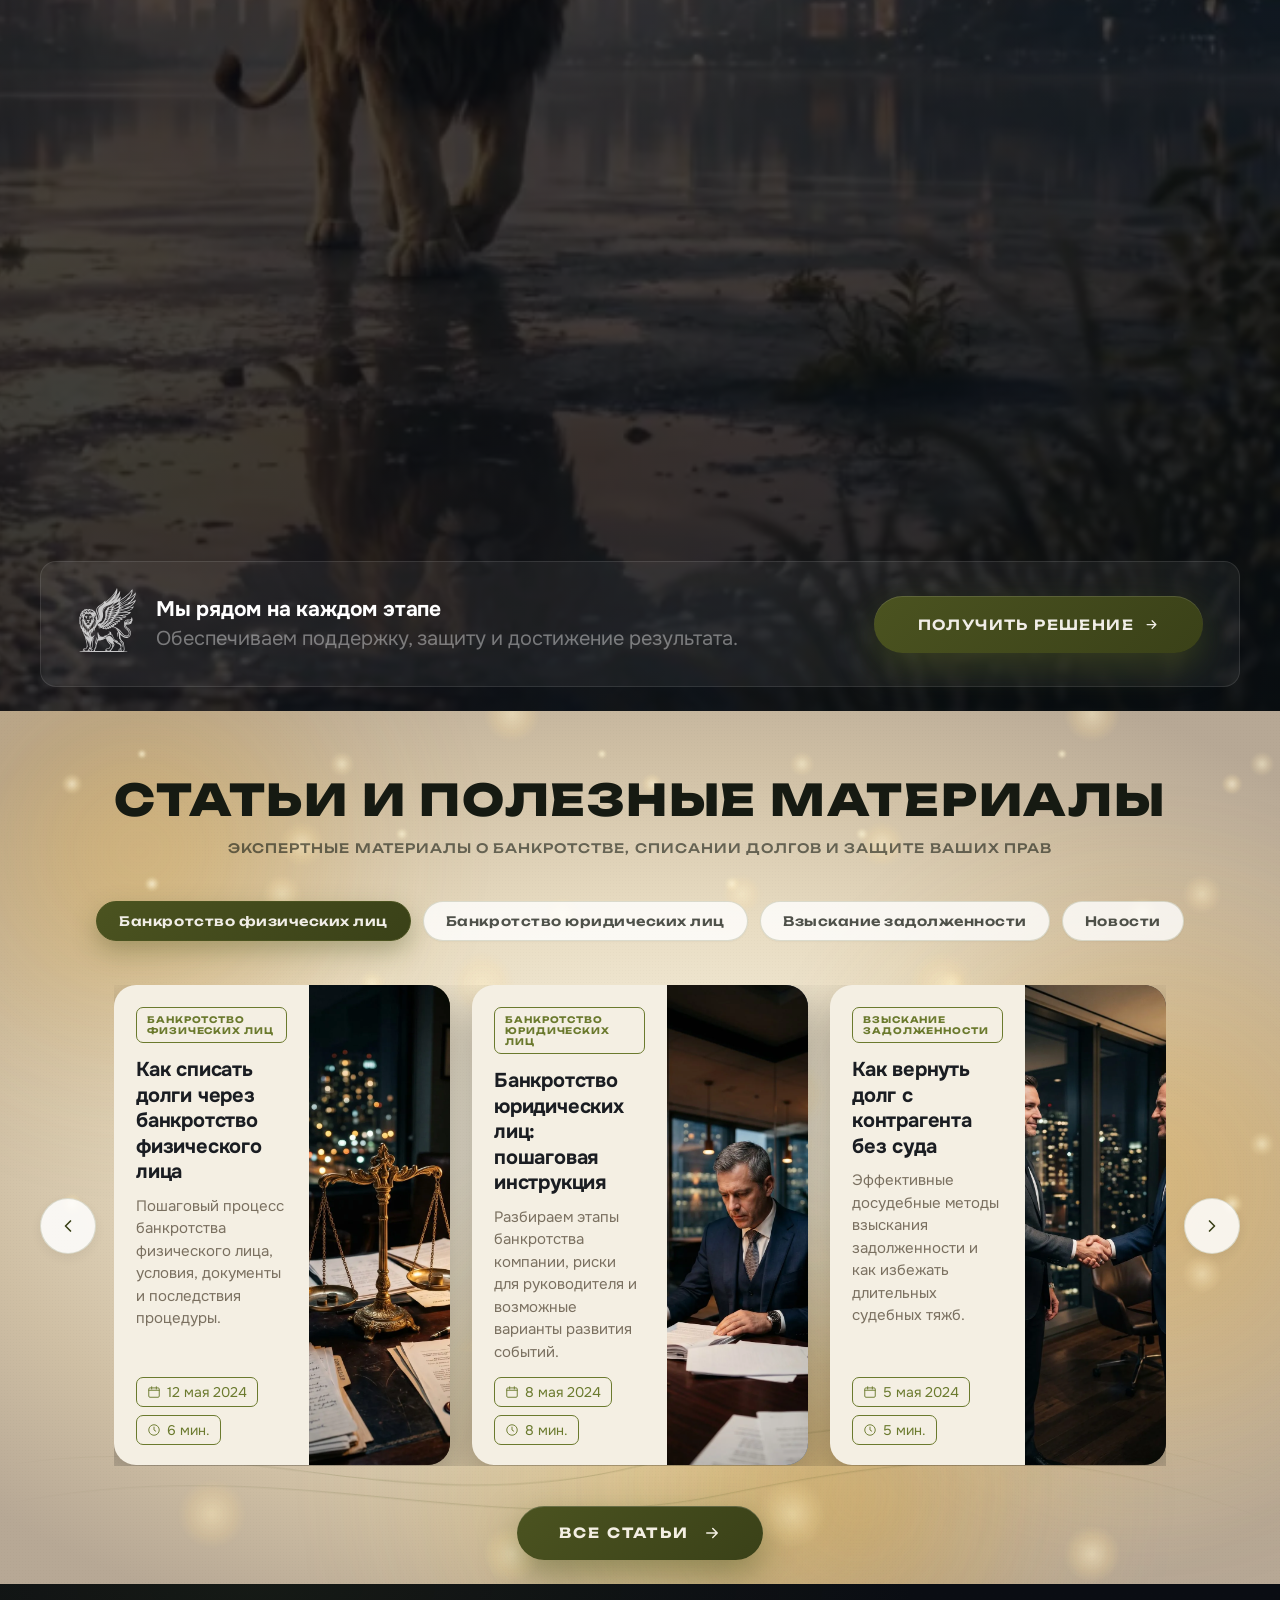
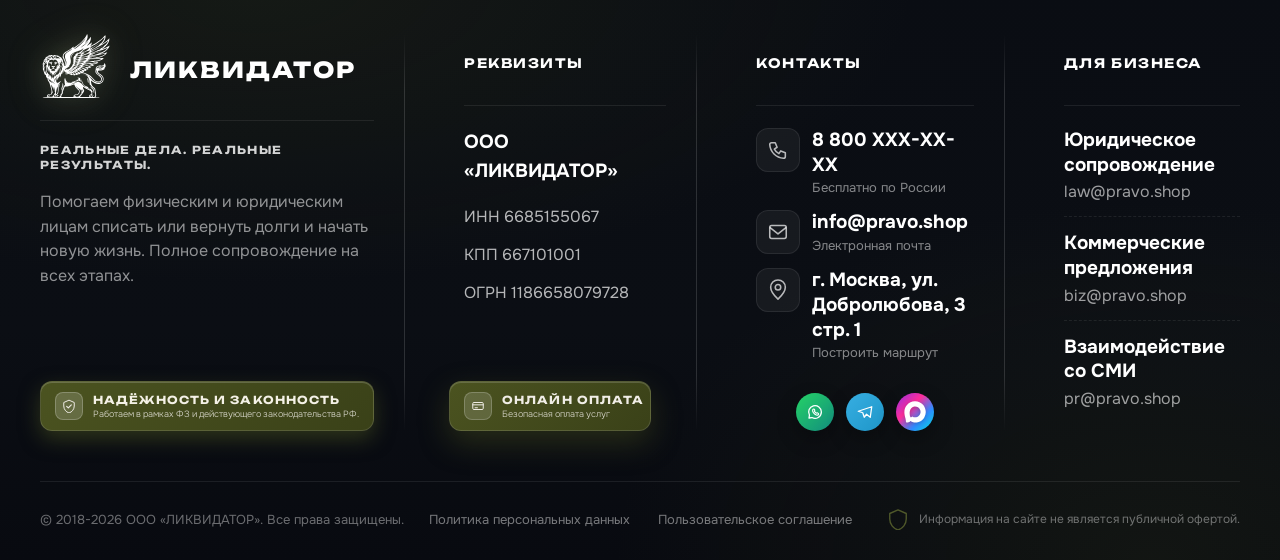
==== commit 3e5fbe13: "fix: восстановлен фон-видео в секции 'Наши услуги' data-src указывал на удалённый 0420.mp4 -> заменё" ====
--- a/index.html
+++ b/index.html
@@ -829,7 +829,7 @@
 
   <!-- УСЛУГИ -->
   <section class="services" id="services">
-    <video class="services__video" id="servicesVideo" muted loop playsinline preload="none" poster="assets/lion-poster.webp" data-src="assets/0420.mp4"></video>
+    <video class="services__video" id="servicesVideo" muted loop playsinline preload="none" poster="assets/lion-poster.webp" data-src="assets/0420_opt.mp4"></video>
     <div class="services__video-overlay" aria-hidden="true"></div>
     <div class="services__container">
 
